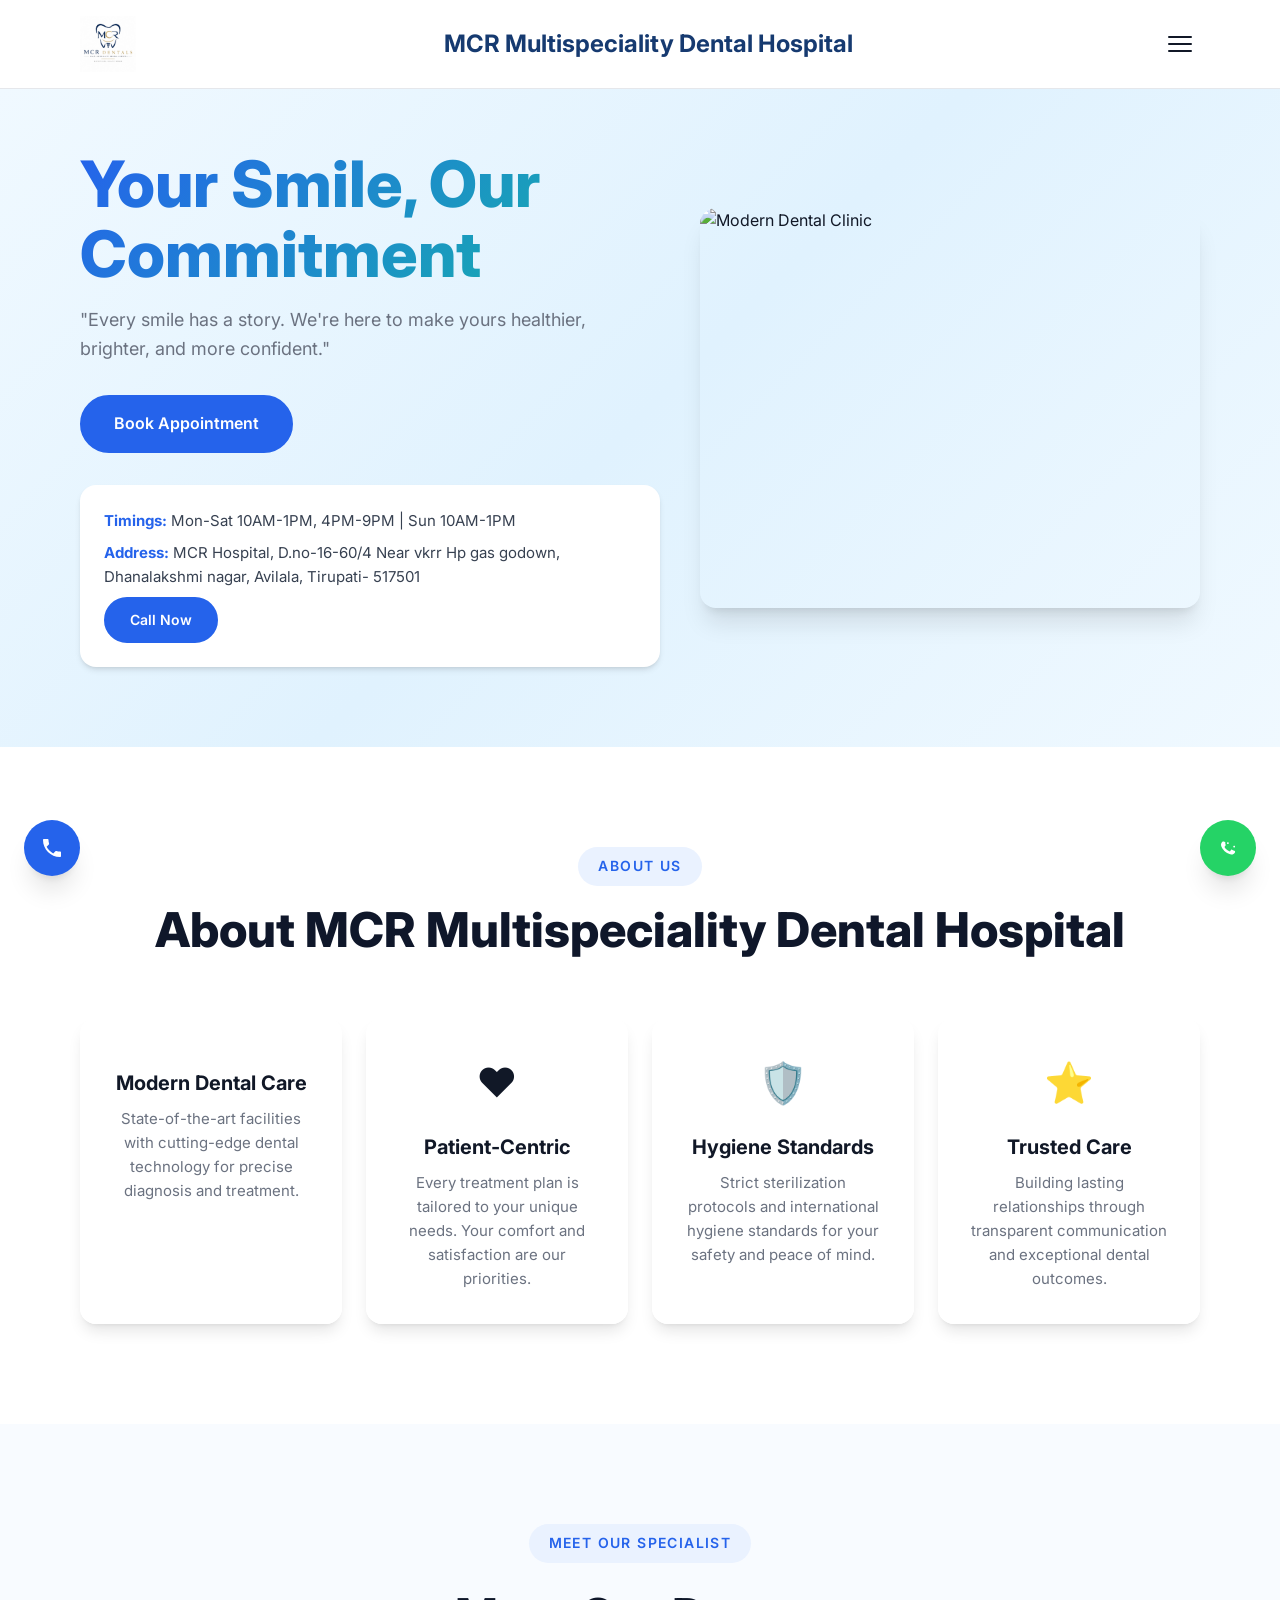
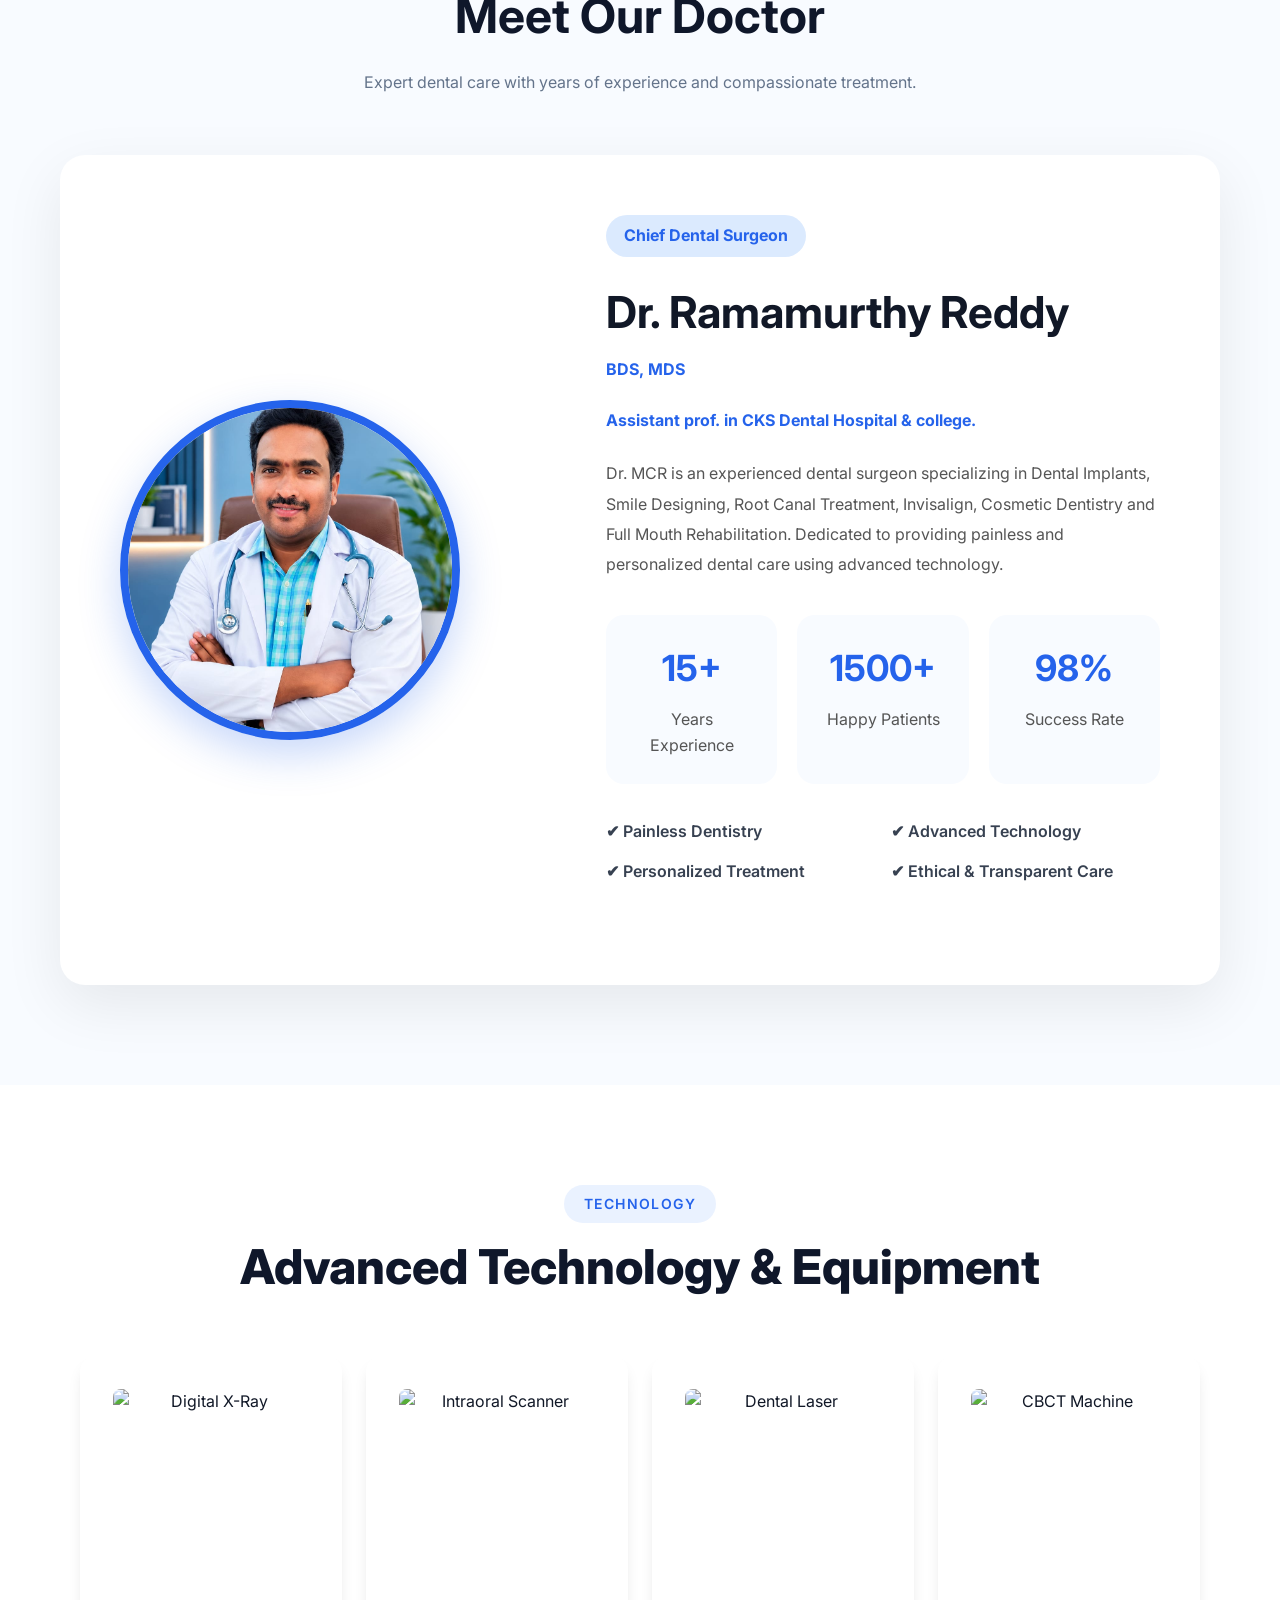
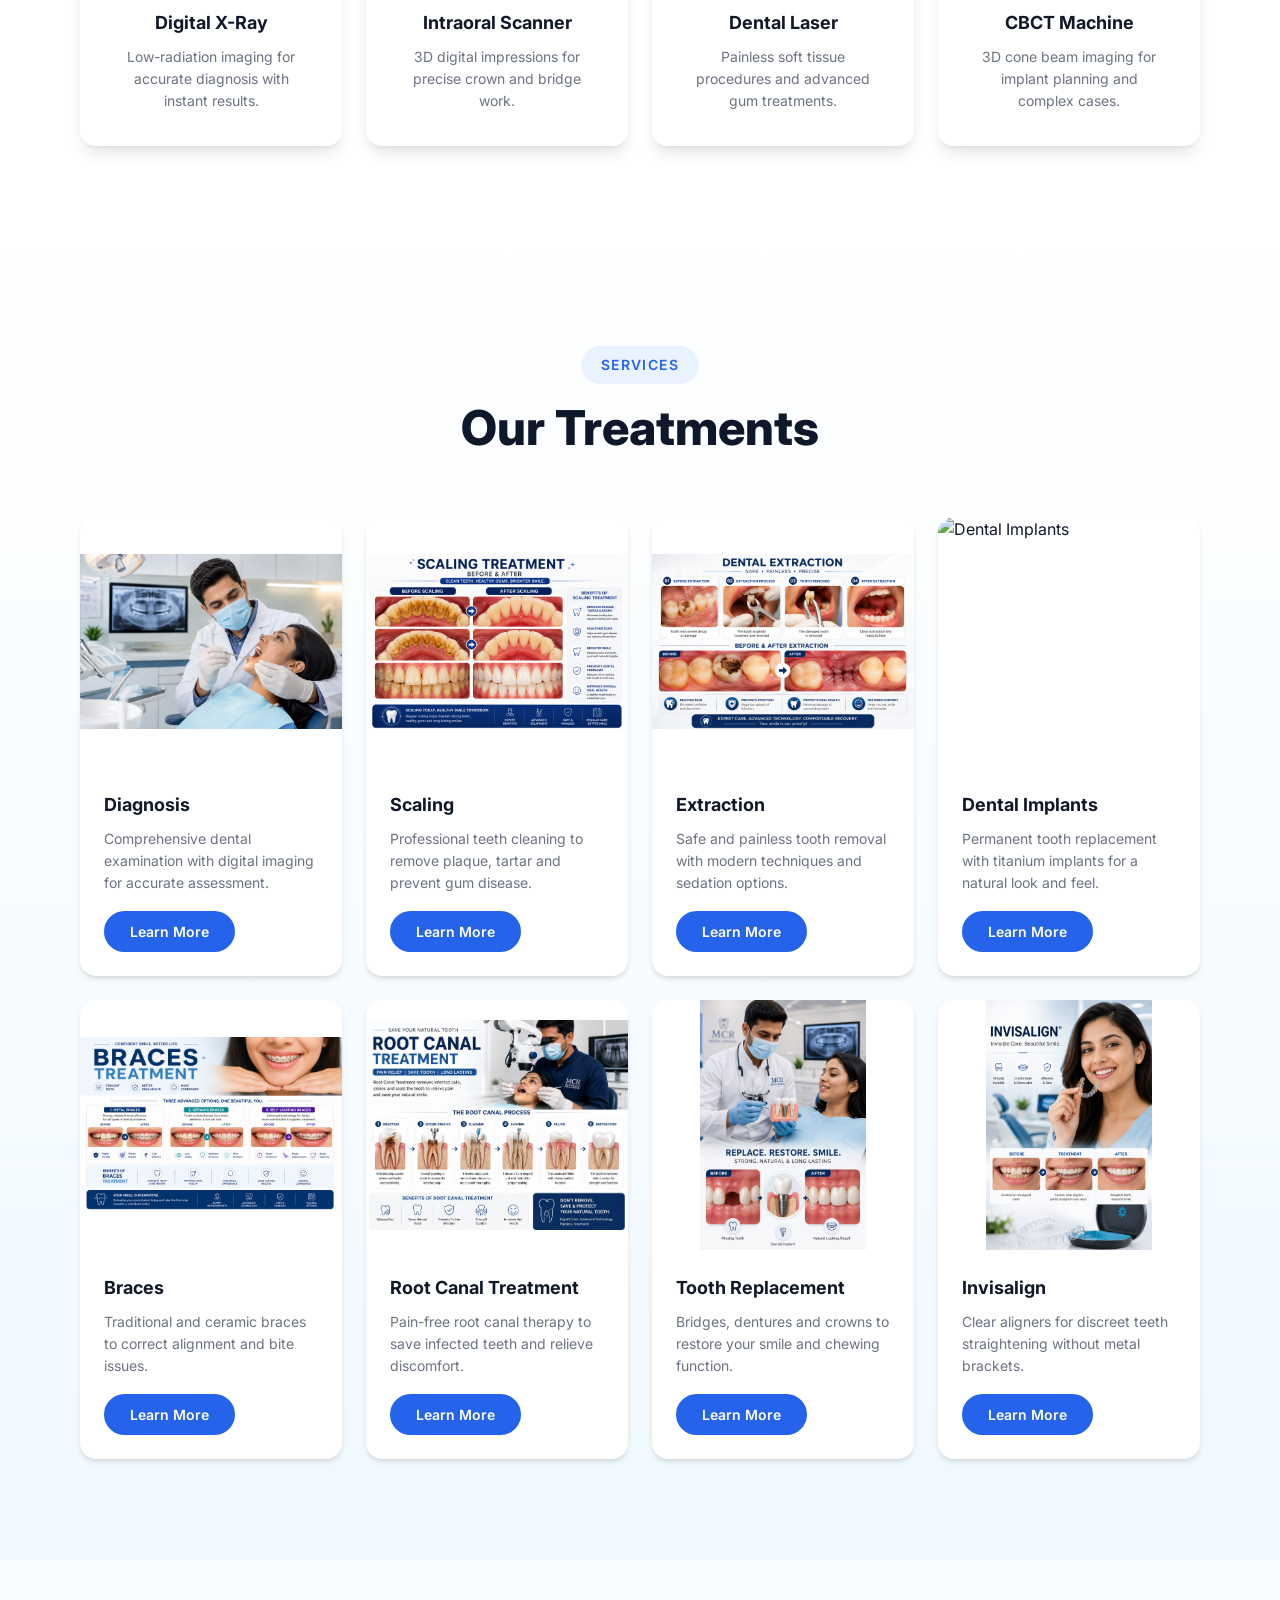
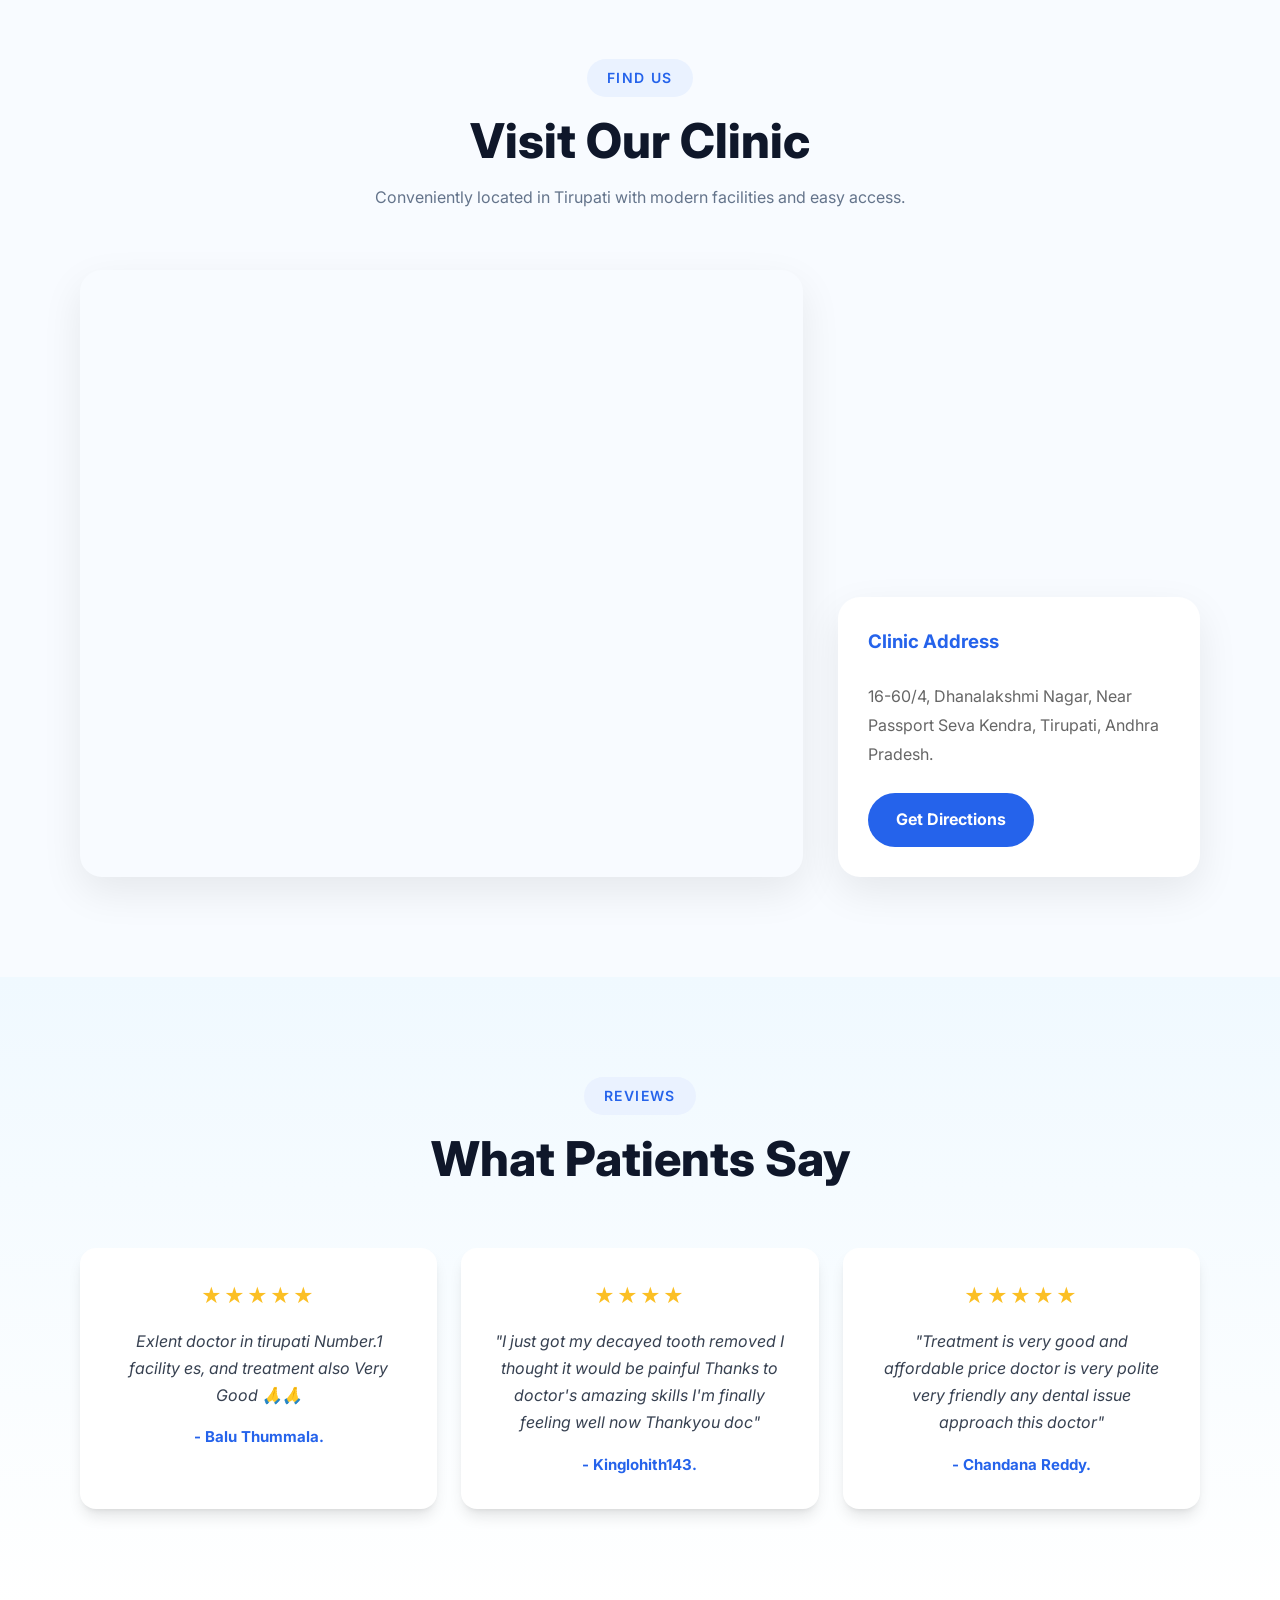
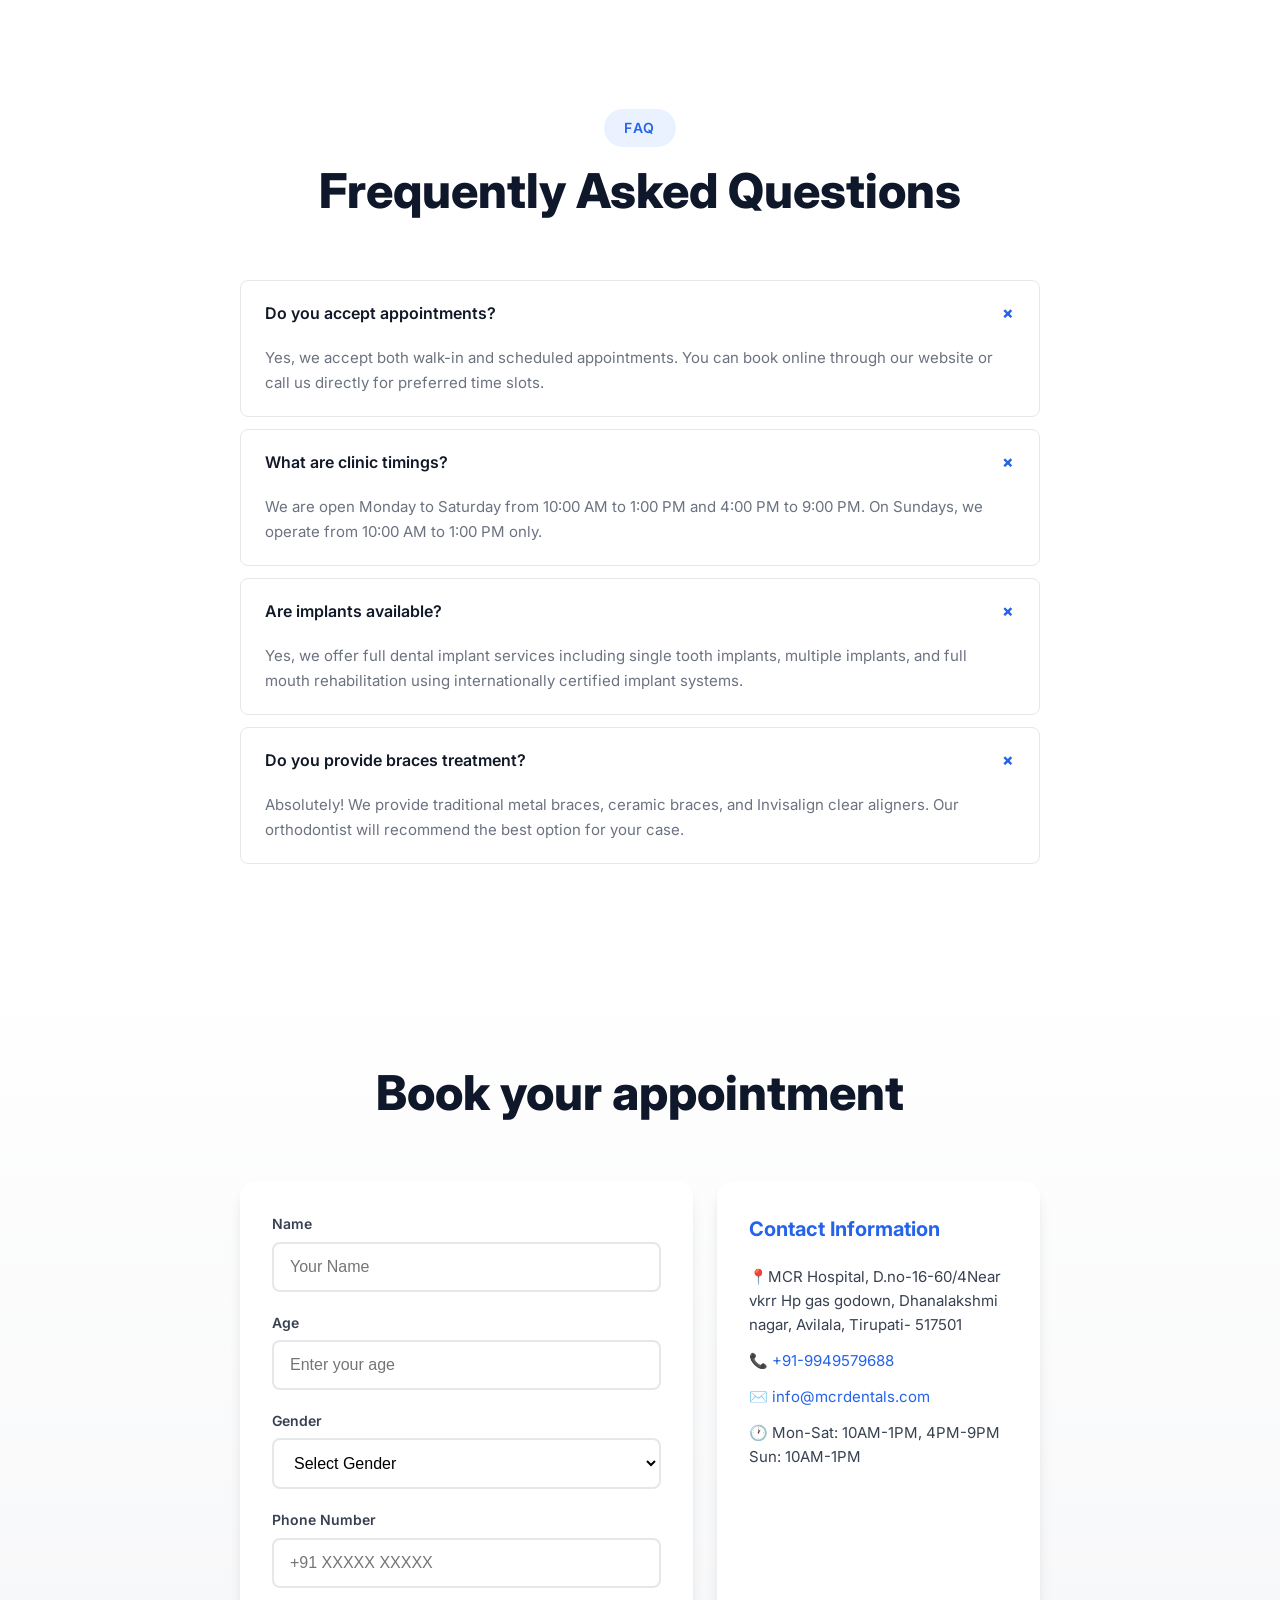
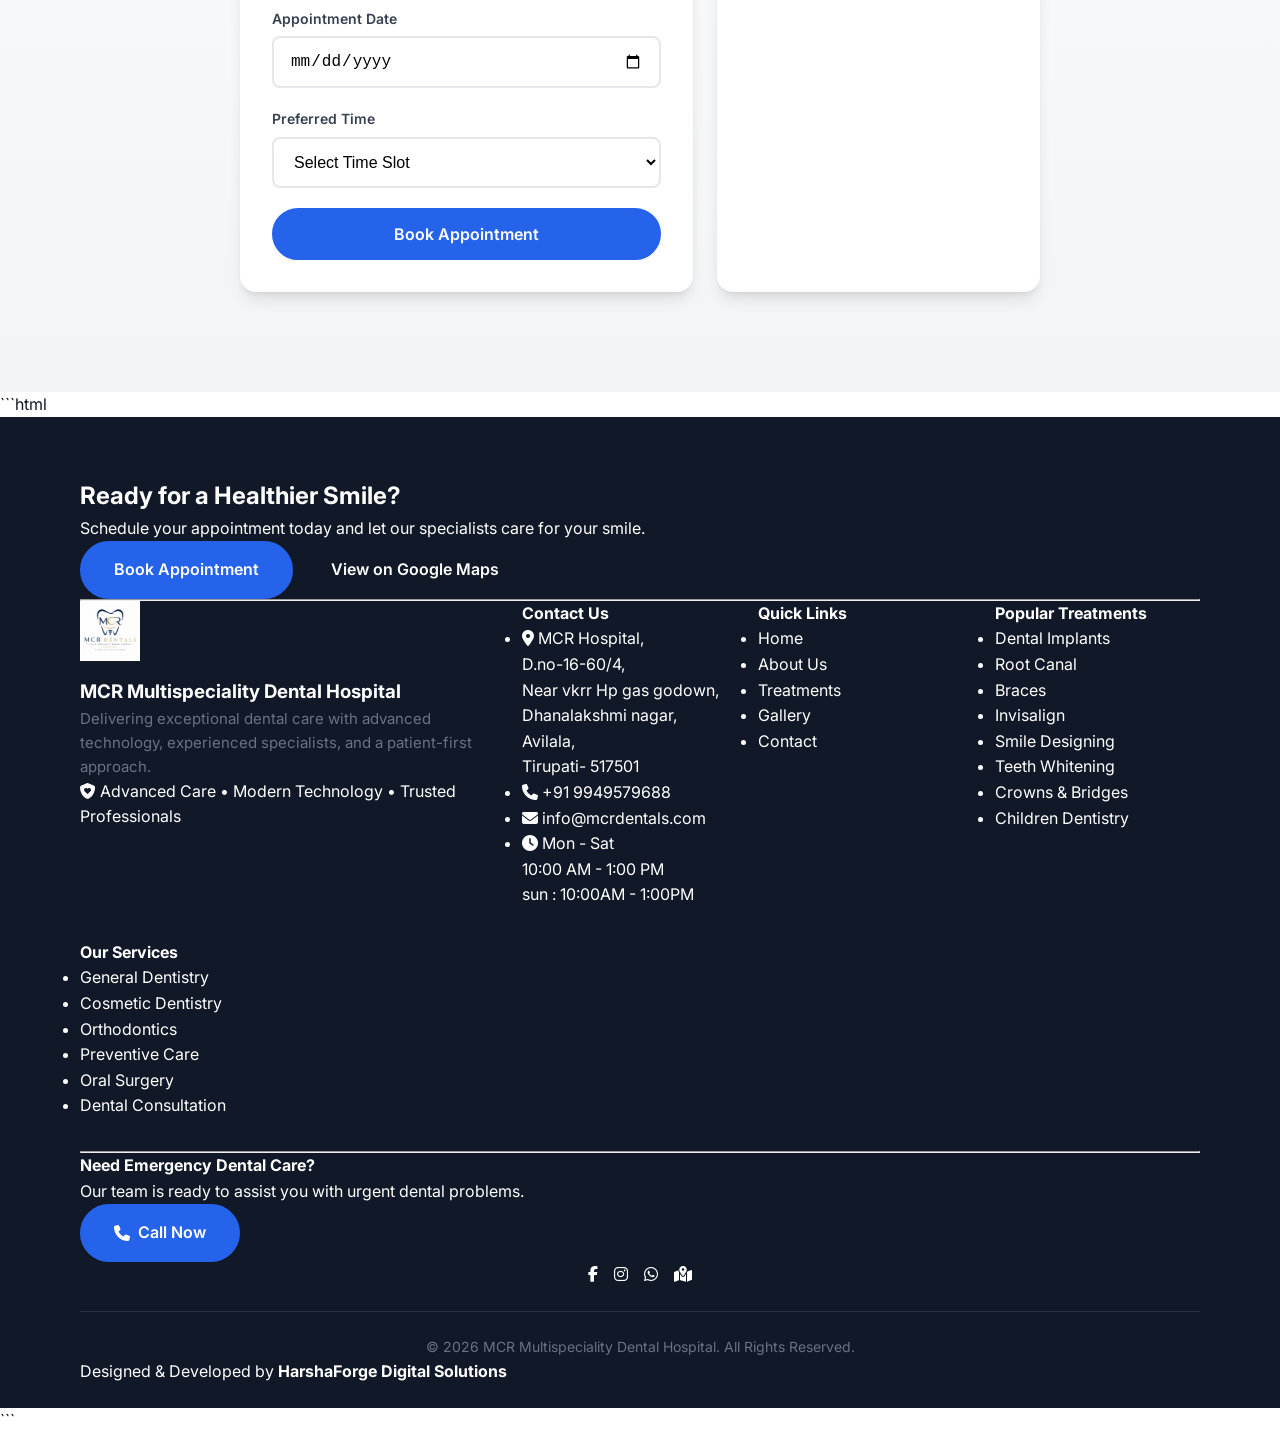
==== index.html @ cc11be39 "Update index.html" ====
<!DOCTYPE html>
<html lang="en">
<head>
    <meta charset="UTF-8">
    <meta name="viewport" content="width=device-width, initial-scale=1.0">
    <title>MCR Multispeciality Dental Hospital | Expert Dental Care</title>
    <meta name="description" content="MCR Multispeciality Dental Hospital - Premium dental care with modern technology. Expert dentists, advanced equipment, compassionate treatment.">
    <meta name="keywords" content="dental hospital, dentist, dental care, implants, braces, root canal, MCR Dentals">

    <!-- Open Graph -->
    <meta property="og:title" content="MCR Multispeciality Dental Hospital">
    <meta property="og:description" content="Premium dental care with modern technology and compassionate treatment.">
    <meta property="og:type" content="website">
    <meta property="og:image" content="logo.png">

    <!-- Schema Markup -->
    <script type="application/ld+json">
    {
        "@context": "https://schema.org",
        "@type": "Orthodontist",
        "name": "MCR Multispeciality Dental Hospital",
        "image": "logo.png",
        "description": "Premium dental care with modern technology",
        "address": {
            "@type": "PostalAddress",
            "streetAddress": "MCR Hospital, D.no-16-60/4,Near vkrr Hp gas godown, Dhanalakshmi nagar, Avilala, Tirupati-",
            "addressLocality": "Tirupati",
            "addressRegion": "Andhra Pradesh",
            "postalCode": "517501",
            "addressCountry": "INDIA"
        },
        "telephone": "+91-9949579688",
        "openingHours": ["Mo-Sa 10:00-13:00,16:00-21:00", "Su 10:00-13:00"]
    }
    </script>

    <link rel="stylesheet" href="style.css">
    <link rel="preconnect" href="https://fonts.googleapis.com">
    <link href="https://fonts.googleapis.com/css2?family=Inter:wght@300;400;500;600;700;800&display=swap" rel="stylesheet">
</head>
<body>

    <!-- SPLASH SCREEN -->
    <div id="splash-screen" class="splash-screen">
        <div class="splash-content">
            <img src="MCRlogo - Copy.jpeg" alt="MCR Dentals Logo" class="splash-logo">
        </div>
    </div>

    <!-- HEADER -->
    <header id="main-header" class="header">
        <div class="header-container">
            <a href="#home" class="header-logo-link">
                <img src="MCRlogo - Copy.jpeg" alt="MCR Dentals" class="header-logo">
            </a>
            <h1 class="header-title">MCR Multispeciality Dental Hospital</h1>
            <button id="menu-btn" class="menu-btn" aria-label="Open Menu">
                <span class="menu-bar"></span>
                <span class="menu-bar"></span>
                <span class="menu-bar"></span>
            </button>
        </div>

        <!-- Mobile Menu -->
        <nav id="mobile-menu" class="mobile-menu">
            <a href="#home" class="menu-link">Home</a>
            <a href="#about" class="menu-link">About</a>
            <a href="#treatments" class="menu-link">Treatments</a>
            <a href="#contact" class="menu-link">Contact</a>
        </nav>
    </header>

    <!-- HOME / HERO SECTION -->
    <section id="home" class="hero">
        <div class="hero-container">
            <div class="hero-text">
                <h2 class="hero-headline">Your Smile, Our Commitment</h2>
                <p class="hero-subhead">"Every smile has a story. We're here to make yours healthier, brighter, and more confident."</p>
                <div class="hero-buttons">
                    <a href="#contact" class="btn btn-primary">Book Appointment</a>
                   
                </div>
                <div class="hero-info">
                    <p class="info-item"><strong>Timings:</strong> Mon-Sat 10AM-1PM, 4PM-9PM | Sun 10AM-1PM</p>
                    <p class="info-item"><strong>Address:</strong> MCR Hospital, 
D.no-16-60/4
Near vkrr Hp gas godown, 
Dhanalakshmi nagar, 
Avilala, 
Tirupati- 517501</p>
                    <a href="tel:+919949579688" class="btn btn-small btn-primary" style="align-items: last baseline;">Call Now</a>
                </div>
            </div>
            <div class="hero-image-wrap">
                <img src="https://images.unsplash.com/photo-1629909613654-28e377c37b09?w=800&auto=format&fit=crop" alt="Modern Dental Clinic" class="hero-image" loading="lazy">
            </div>
        </div>
    </section>

    <!-- ABOUT SECTION -->
    <section id="about" class="about section-pad">
        <div class="container">
            <div class="section-header">
                <span class="section-tag">About Us</span>
                <h2 class="section-title">About MCR Multispeciality Dental Hospital</h2>
            </div>
            <div class="about-grid">
                <div class="about-card card-glass">
                    <div class="card-icon" src="treating chair.jpeg"></div>
                    <h3>Modern Dental Care</h3>
                    <p>State-of-the-art facilities with cutting-edge dental technology for precise diagnosis and treatment.</p>
                </div>
                <div class="about-card card-glass">
                    <div class="card-icon">❤️</div>
                    <h3>Patient-Centric</h3>
                    <p>Every treatment plan is tailored to your unique needs. Your comfort and satisfaction are our priorities.</p>
                </div>
                <div class="about-card card-glass">
                    <div class="card-icon">🛡️</div>
                    <h3>Hygiene Standards</h3>
                    <p>Strict sterilization protocols and international hygiene standards for your safety and peace of mind.</p>
                </div>
                <div class="about-card card-glass">
                    <div class="card-icon">⭐</div>
                    <h3>Trusted Care</h3>
                    <p>Building lasting relationships through transparent communication and exceptional dental outcomes.</p>
                </div>
            </div>
        </div>
    </section>

    <!-- DOCTOR SECTION -->
    <section id="doctor" class="doctor-section">

    <div class="container">

        <div class="section-header">
            <span class="section-tag">Meet Our Specialist</span>
            <h2>Meet Our Doctor</h2>
            <p>Expert dental care with years of experience and compassionate treatment.</p>
        </div>

        <div class="doctor-wrapper">

            <div class="doctor-image">

                <img src="Doctor.jpeg" alt="Dr. Ramamurthy Reddy">

            </div>

            <div class="doctor-content">

                <span class="doctor-badge">
                    Chief Dental Surgeon
                </span>

                <h2>Dr. Ramamurthy Reddy</h2>

                <h4>BDS, MDS</h4>
                <h4>Assistant prof. in CKS Dental Hospital & college.</h4>

                <p class="doctor-description">

                    Dr. MCR is an experienced dental surgeon specializing in
                    Dental Implants, Smile Designing, Root Canal Treatment,
                    Invisalign, Cosmetic Dentistry and Full Mouth Rehabilitation.
                    Dedicated to providing painless and personalized dental care
                    using advanced technology.

                </p>

                <div class="doctor-stats">

                    <div class="stat">
                        <h3>15+</h3>
                        <span>Years Experience</span>
                    </div>

                    <div class="stat">
                        <h3>1500+</h3>
                        <span>Happy Patients</span>
                    </div>

                    <div class="stat">
                        <h3>98%</h3>
                        <span>Success Rate</span>
                    </div>

                </div>

                <ul class="doctor-features">

                    <li>✔ Painless Dentistry</li>

                    <li>✔ Advanced Technology</li>

                    <li>✔ Personalized Treatment</li>

                    <li>✔ Ethical & Transparent Care</li>

                </ul>

               

            </div>

        </div>

    </div>

</section>

    <!-- EQUIPMENT SECTION -->
    <section id="equipment" class="equipment section-pad">
        <div class="container">
            <div class="section-header">
                <span class="section-tag">Technology</span>
                <h2 class="section-title">Advanced Technology & Equipment</h2>
            </div>
            <div class="equipment-grid">
                <div class="equip-card card-glass">
                    <img src="https://images.unsplash.com/photo-1588776814546-1ffcf47267a5?w=400&auto=format&fit=crop" alt="Digital X-Ray" class="equip-img" loading="lazy">
                    <h3>Digital X-Ray</h3>
                    <p>Low-radiation imaging for accurate diagnosis with instant results.</p>
                </div>
                <div class="equip-card card-glass">
                    <img src="https://images.unsplash.com/photo-1606811841689-23dfddce3e95?w=400&auto=format&fit=crop" alt="Intraoral Scanner" class="equip-img" loading="lazy">
                    <h3>Intraoral Scanner</h3>
                    <p>3D digital impressions for precise crown and bridge work.</p>
                </div>
                <div class="equip-card card-glass">
                    <img src="https://images.unsplash.com/photo-1579684385127-1ef15d508118?w=400&auto=format&fit=crop" alt="Dental Laser" class="equip-img" loading="lazy">
                    <h3>Dental Laser</h3>
                    <p>Painless soft tissue procedures and advanced gum treatments.</p>
                </div>
                <div class="equip-card card-glass">
                    <img src="https://images.unsplash.com/photo-1606811971618-4486d14f3f99?w=400&auto=format&fit=crop" alt="CBCT Machine" class="equip-img" loading="lazy">
                    <h3>CBCT Machine</h3>
                    <p>3D cone beam imaging for implant planning and complex cases.</p>
                </div>
            </div>
        </div>
    </section>

    <!-- TREATMENTS SECTION -->
    <section id="treatments" class="treatments section-pad">
        <div class="container">
            <div class="section-header">
                <span class="section-tag">Services</span>
                <h2 class="section-title">Our Treatments</h2>
            </div>
            <div class="treatments-grid">
                <div class="treat-card">
                    <img src="diagnosis.jpeg" alt="Diagnosis" class="treat-img" loading="lazy">
                    <div class="treat-body">
                        <h3>Diagnosis</h3>
                        <p>Comprehensive dental examination with digital imaging for accurate assessment.</p>
                       <button
    class="btn btn-small btn-primary treat-btn"
    data-treatment="Dental Diagnosis">
    Learn More
</button>
                    </div>
                </div>
                <div class="treat-card">
                    <img src="ChatGPT Image Jun 26, 2026, 03_19_16 PM.png" alt="Scaling" class="treat-img" loading="lazy">
                    <div class="treat-body">
                        <h3>Scaling</h3>
                        <p>Professional teeth cleaning to remove plaque, tartar and prevent gum disease.</p>
                        <button
    class="btn btn-small btn-primary treat-btn"
    data-treatment="Scaling">
    Learn More
</button>
                    </div>
                </div>
                <div class="treat-card">
                    <img src="extraction.jpeg" alt="Extraction" class="treat-img" loading="lazy">
                    <div class="treat-body">
                        <h3>Extraction</h3>
                        <p>Safe and painless tooth removal with modern techniques and sedation options.</p>
                       <button
    class="btn btn-small btn-primary treat-btn"
    data-treatment="Extraction">
    Learn More
</button>
                    </div>
                </div>
                <div class="treat-card">
                    <img src="Dental_Implants_High_Resolution.png" alt="Dental Implants" class="treat-img" loading="lazy">
                    <div class="treat-body">
                        <h3>Dental Implants</h3>
                        <p>Permanent tooth replacement with titanium implants for a natural look and feel.</p>
                       <button
    class="btn btn-small btn-primary treat-btn"
    data-treatment="Dental Implants">
    Learn More
</button>
                    </div>
                </div>
                <div class="treat-card">
                    <img src="braces.png" alt="Braces" class="treat-img" loading="lazy">
                    <div class="treat-body">
                        <h3>Braces</h3>
                        <p>Traditional and ceramic braces to correct alignment and bite issues.</p>
                        <button
    class="btn btn-small btn-primary treat-btn"
    data-treatment="Braces">
    Learn More
</button>
                    </div>
                </div>
                <div class="treat-card">
                    <img src="MCR_Root_Canal_Treatment_Poster.png" alt="Root Canal" class="treat-img" loading="lazy">
                    <div class="treat-body">
                        <h3>Root Canal Treatment</h3>
                        <p>Pain-free root canal therapy to save infected teeth and relieve discomfort.</p>
                        <button
    class="btn btn-small btn-primary treat-btn"
    data-treatment="Root canal">
    Learn More
</button>
                    </div>
                </div>
                <div class="treat-card">
                    <img src="replacement.jpeg" alt="Tooth Replacement" class="treat-img" loading="lazy">
                    <div class="treat-body">
                        <h3>Tooth Replacement</h3>
                        <p>Bridges, dentures and crowns to restore your smile and chewing function.</p>
                       <button
    class="btn btn-small btn-primary treat-btn"
    data-treatment="Tooth replacement">
    Learn More
</button>
                    </div>
                </div>
                <div class="treat-card">
                    <img src="inviseLines.jpeg" alt="Invisalign" class="treat-img" loading="lazy">
                    <div class="treat-body">
                        <h3>Invisalign</h3>
                        <p>Clear aligners for discreet teeth straightening without metal brackets.</p>
                       <button
    class="btn btn-small btn-primary treat-btn"
    data-treatment="Invisalign">
    Learn More
</button>
                    </div>
                </div>
            </div>
        </div>
    </section>

    <!-- LOCATION SECTION -->
   <section id="location" class="location section-pad">

    <div class="container">

        <div class="section-header">
            <span class="section-tag">Find Us</span>
            <h2 class="section-title">Visit Our Clinic</h2>
            <p class="section-subtitle">
                Conveniently located in Tirupati with modern facilities and easy access.
            </p>
        </div>

        <div class="location-grid">

            <div class="map-card">

                <iframe
                    src="https://www.google.com/maps/embed?pb=!1m18!1m12!1m3!1d3877.763628655563!2d79.41066037485321!3d13.611243486766144!2m3!1f0!2f0!3f0!3m2!1i1024!2i768!4f13.1!3m3!1m2!1s0x3a4d4b94909560eb%3A0xf4a1787752fee26f!2sMCR%20HOSPITAL%20(MULTI%20SPECIALITY%20CLINIC)!5e0!3m2!1sen!2sin!4v1782465894410!5m2!1sen!2sin"
                    loading="lazy"
                    allowfullscreen=""
                    referrerpolicy="strict-origin-when-cross-origin">
                </iframe>

            </div>

            <div class="location-info">

                <div class="timing-card">

                    <h3>Hospital Timings</h3>

                    <div class="timing-row">
                        <span>Monday – Saturday</span>
                        <strong>10:00 AM – 1:00 PM</strong>
                    </div>

                    <div class="timing-row">
                        <span></span>
                        <strong>4:00 PM – 9:00 PM</strong>
                    </div>

                    <div class="timing-row">
                        <span>Sunday</span>
                        <strong>10:00 AM – 1:00 PM</strong>
                    </div>

                </div>

                <div class="address-card">

                    <h3>Clinic Address</h3>

                    <p>
                        16-60/4, Dhanalakshmi Nagar,
                        Near Passport Seva Kendra,
                        Tirupati,
                        Andhra Pradesh.
                    </p>

                    <a href="https://maps.google.com/?q=MCR+Hospital+Tirupati"
                       target="_blank"
                       class="direction-btn">

                        Get Directions

                    </a>

                </div>

            </div>

        </div>

    </div>

</section>

    <!-- TESTIMONIALS SECTION -->
    <section id="testimonials" class="testimonials section-pad">
        <div class="container">
            <div class="section-header">
                <span class="section-tag">Reviews</span>
                <h2 class="section-title">What Patients Say</h2>
            </div>
            <div class="testimonials-grid">
                <div class="testi-card card-premium">
                    <div class="testi-stars">★★★★★</div>
                    <p class="testi-text">Exlent doctor in tirupati
Number.1 facility es, and treatment also
Very Good 🙏🙏</p>
                    <p class="testi-author">- Balu Thummala.</p>
                </div>
                <div class="testi-card card-premium">
                    <div class="testi-stars">★★★★</div>
                    <p class="testi-text">"I just got my decayed tooth removed
I thought it would be painful
Thanks to doctor's amazing skills
I'm finally feeling well now
Thankyou doc"</p>
                    <p class="testi-author">- Kinglohith143.</p>
                </div>
                <div class="testi-card card-premium">
                    <div class="testi-stars">★★★★★</div>
                    <p class="testi-text">"Treatment is very good and affordable price doctor is very polite very friendly any dental issue approach this doctor"</p>
                    <p class="testi-author">- Chandana Reddy.</p>
                </div>
            </div>
        </div>
    </section>

    <!-- FAQ SECTION -->
    <section id="faq" class="faq section-pad">
        <div class="container">
            <div class="section-header">
                <span class="section-tag">FAQ</span>
                <h2 class="section-title">Frequently Asked Questions</h2>
            </div>
            <div class="faq-list">
                <div class="faq-item">
                    <button class="faq-question">
                        <span>Do you accept appointments?</span>
                        <span class="faq-icon">+</span>
                    </button>
                    <div class="faq-answer">
                        <p>Yes, we accept both walk-in and scheduled appointments. You can book online through our website or call us directly for preferred time slots.</p>
                    </div>
                </div>
                <div class="faq-item">
                    <button class="faq-question">
                        <span>What are clinic timings?</span>
                        <span class="faq-icon">+</span>
                    </button>
                    <div class="faq-answer">
                        <p>We are open Monday to Saturday from 10:00 AM to 1:00 PM and 4:00 PM to 9:00 PM. On Sundays, we operate from 10:00 AM to 1:00 PM only.</p>
                    </div>
                </div>
                <div class="faq-item">
                    <button class="faq-question">
                        <span>Are implants available?</span>
                        <span class="faq-icon">+</span>
                    </button>
                    <div class="faq-answer">
                        <p>Yes, we offer full dental implant services including single tooth implants, multiple implants, and full mouth rehabilitation using internationally certified implant systems.</p>
                    </div>
                </div>
                <div class="faq-item">
                    <button class="faq-question">
                        <span>Do you provide braces treatment?</span>
                        <span class="faq-icon">+</span>
                    </button>
                    <div class="faq-answer">
                        <p>Absolutely! We provide traditional metal braces, ceramic braces, and Invisalign clear aligners. Our orthodontist will recommend the best option for your case.</p>
                    </div>
                </div>
            </div>
        </div>
    </section>

    <!-- CONTACT SECTION -->
    <section id="contact" class="contact section-pad">
        <div class="container">
            <div class="section-header">
                
                <h2 class="section-title">Book your appointment</h2>
            </div>
            <div class="contact-wrap">
                <form id="contact-form" class="contact-form card-premium">
                    <div class="form-group">
                        <label for="contact-name" class="form-label">Name</label>
                        <input type="text" id="contact-name" class="form-input" placeholder="Your Name" required>
                        <span class="form-error" id="error-name">Please enter your name</span>
                    </div>
                    <div class="form-group">
    <label for="patient-age" class="form-label">Age</label>

    <input
        type="number"
        id="patient-age"
        class="form-input"
        placeholder="Enter your age"
        min="1"
        max="120"
        required>

    <span class="form-error" id="error-age">
        Please enter a valid age
    </span>
</div>

<div class="form-group">
    <label for="patient-gender" class="form-label">Gender</label>

    <select
        id="patient-gender"
        class="form-input"
        required>

        <option value="">Select Gender</option>

        <option value="Male">Male</option>

        <option value="Female">Female</option>

        <option value="Other">Other</option>

    </select>

    <span class="form-error" id="error-gender">
        Please select your gender
    </span>
</div>
                    <div class="form-group">
                        <label for="contact-phone" class="form-label">Phone Number</label>
                        <input type="tel" id="contact-phone" class="form-input" placeholder="+91 XXXXX XXXXX" required>
                        <span class="form-error" id="error-phone">Please enter a valid phone number</span>
                    </div>
                   <div class="form-group">
    <label for="appointment-date" class="form-label">
        Appointment Date
    </label>

    <input
        type="date"
        id="appointment-date"
        class="form-input"
        required>

    <span class="form-error">
        Please select a date
    </span>
</div>

<div class="form-group">

    <label for="appointment-time" class="form-label">
        Preferred Time
    </label>

    <select
        id="appointment-time"
        class="form-input"
        required>

        <option value="">Select Time Slot</option>

    </select>

    <span class="form-error">
        Please select a time slot
    </span>

</div>
                   
                   <button type="submit" class="btn btn-primary btn-full">
    Book Appointment
</button>
                </form>
                <div class="contact-info card-premium">
                    <h3>Contact Information</h3>
                    <p class="info-row">📍MCR Hospital, D.no-16-60/4Near vkrr Hp gas godown, Dhanalakshmi nagar, Avilala, Tirupati- 517501</p>
                    <p class="info-row">📞 <a href="tel:+919949579688">+91-9949579688</a></p>
                    <p class="info-row">✉️ <a href="mailto:info@mcrdentals.com">info@mcrdentals.com</a></p>
                    <p class="info-row">🕐 Mon-Sat: 10AM-1PM, 4PM-9PM<br>Sun: 10AM-1PM</p>
                </div>
            </div>
        </div>
    </section>

    <!-- FOOTER -->
   ```html
<!-- ===================== FOOTER ===================== -->
<footer id="footer" class="footer">

    <div class="container">

        <!-- Call To Action -->
        <div class="footer-cta">
            <h2>Ready for a Healthier Smile?</h2>
            <p>Schedule your appointment today and let our specialists care for your smile.</p>

            <div class="footer-cta-buttons">
                <a href="#contact" class="btn btn-primary">Book Appointment</a>

                <a href="https://maps.google.com/?q=MCR+Hospital+Tirupati" target="_blank" class="btn btn-secondary">
                    View on Google Maps
                </a>
            </div>
        </div>

        <hr class="footer-divider">

        <!-- Main Footer -->
        <div class="footer-grid">

            <!-- Brand -->
            <div class="footer-brand">

                <img src="MCRlogo - Copy.jpeg"
                     alt="MCR Multispeciality Dental Hospital"
                     class="footer-logo">

                <h3>MCR Multispeciality Dental Hospital</h3>

                <p>
                    Delivering exceptional dental care with advanced technology,
                    experienced specialists, and a patient-first approach.
                </p>

                <div class="footer-badge">
                    <i class="fas fa-shield-heart"></i>
                    <span>Advanced Care • Modern Technology • Trusted Professionals</span>
                </div>

            </div>

            <!-- Contact -->
            <div class="footer-column">

                <h4>Contact Us</h4>

                <ul>

                    <li>
                        <i class="fas fa-map-marker-alt"></i>
                       MCR Hospital, <br>
D.no-16-60/4,<br>
Near vkrr Hp gas godown, <br>
Dhanalakshmi nagar, <br>
Avilala, <br>
Tirupati- 517501
                    </li>

                    <li>
                        <i class="fas fa-phone"></i>
                        <a href="tel:+919949579688">
                            +91 9949579688
                        </a>
                    </li>

                    <li>
                        <i class="fas fa-envelope"></i>
                        <a href="mailto:info@mcrdentals.com">
                            info@mcrdentals.com
                        </a>
                    </li>

                    <li>
                        <i class="fas fa-clock"></i>
                        Mon - Sat <br>
                        10:00 AM - 1:00 PM<br>
                        sun : 10:00AM - 1:00PM
                    </li>

                </ul>

            </div>

            <!-- Quick Links -->
            <div class="footer-column">

                <h4>Quick Links</h4>

                <ul>

                    <li><a href="#home">Home</a></li>

                    <li><a href="#about">About Us</a></li>

                    <li><a href="#treatments">Treatments</a></li>

                    <li><a href="#gallery">Gallery</a></li>

                    <li><a href="#contact">Contact</a></li>

                </ul>

            </div>

            <!-- Treatments -->
            <div class="footer-column">

                <h4>Popular Treatments</h4>

                <ul>

                    <li><a href="#">Dental Implants</a></li>

                    <li><a href="#">Root Canal</a></li>

                    <li><a href="#">Braces</a></li>

                    <li><a href="#">Invisalign</a></li>

                    <li><a href="#">Smile Designing</a></li>

                    <li><a href="#">Teeth Whitening</a></li>

                    <li><a href="#">Crowns & Bridges</a></li>

                    <li><a href="#">Children Dentistry</a></li>

                </ul>

            </div>

            <!-- Services -->
            <div class="footer-column">

                <h4>Our Services</h4>

                <ul>

                    <li><a href="#">General Dentistry</a></li>

                    <li><a href="#">Cosmetic Dentistry</a></li>

                    <li><a href="#">Orthodontics</a></li>

                    <li><a href="#">Preventive Care</a></li>

                    <li><a href="#">Oral Surgery</a></li>

                    <li><a href="#">Dental Consultation</a></li>

                </ul>

            </div>

        </div>

        <hr class="footer-divider">

        <!-- Emergency Section -->
        <div class="footer-emergency">

            <div>

                <h4>Need Emergency Dental Care?</h4>

                <p>
                    Our team is ready to assist you with urgent dental problems.
                </p>

            </div>

            <a href="tel:+919949579688" class="btn btn-primary">
                <i class="fas fa-phone"></i>
                Call Now
            </a>

        </div>

        <!-- Social Links -->
        <div class="footer-social">

            <a href="#" aria-label="Facebook">
                <i class="fab fa-facebook-f"></i>
            </a>

            <a href="#" aria-label="Instagram">
                <i class="fab fa-instagram"></i>
            </a>

            <a href="#" aria-label="WhatsApp">
                <i class="fab fa-whatsapp"></i>
            </a>

            <a href="#" aria-label="Google Maps">
                <i class="fas fa-map-marked-alt"></i>
            </a>

        </div>

        <!-- Bottom Footer -->
        <div class="footer-bottom">

            <div class="footer-copy">

                <p>
                    © 2026 MCR Multispeciality Dental Hospital. All Rights Reserved.
                </p>

            </div>

            <div class="footer-credit">

                <p>
                    Designed & Developed by
                    <a href="https://wa.link/bxk8qe">
                    <strong>HarshaForge Digital Solutions</strong></a>
                </p>

            </div>

        </div>

    </div>

</footer>

<!-- Font Awesome -->
<link rel="stylesheet"
href="https://cdnjs.cloudflare.com/ajax/libs/font-awesome/6.7.2/css/all.min.css">
```


    <!-- FLOATING BUTTONS -->
    <a href="https://wa.link/kc9k2c" target="_blank" class="float-btn float-whatsapp" aria-label="WhatsApp">
        <svg viewBox="0 0 24 24" fill="white" width="28" height="28"><path d="M17.472 14.382c-.297-.149-1.758-.867-2.03-.967-.273-.099-.471-.148-.67.15-.197.297-.767.966-.94 1.164-.173.199-.347.223-.644.075-.297-.15-1.255-.463-2.39-1.475-.883-.788-1.48-1.761-1.653-2.059-.173-.297-.018-.458.13-.606.134-.133.298-.347.446-.52.149-.174.198-.298.298-.497.099-.198.05-.371-.025-.52-.075-.149-.669-1.612-.916-2.207-.242-.579-.487-.5-.669-.51-.173-.008-.371-.01-.57-.01-.198 0-.52.074-.792.372-.272.297-1.04 1.016-1.04 2.479 0 1.462 1.065 2.875 1.213 3.074.149.198 2.096 3.2 5.077 4.487.709.306 1.262.489 1.694.625.712.227 1.36.195 1.871.118.571-.085 1.758-.719 2.006-1.413.248-.694.248-1.289.173-1.413-.074-.124-.272-.198-.57-.347m-5.421-7.153c-.198-.099-.446-.099-.644.05-.198.149-.297.347-.297.545 0 .198.099.396.248.545.149.149.347.248.545.248.198 0 .396-.099.545-.248.149-.149.248-.347.248-.545 0-.198-.099-.396-.248-.545-.149-.099-.347-.198-.397-.198m-2.876 0c-.198-.099-.446-.099-.644.05-.198.149-.297.347-.297.545 0 .198.099.396.248.545.149.149.347.248.545.248.198 0 .396-.099.545-.248.149-.149.248-.347.248-.545 0-.198-.099-.396-.248-.545-.149-.099-.347-.198-.397-.198m8.692 3.69c-.099-.198-.248-.347-.446-.446-.198-.099-.446-.099-.644.05-.198.149-.297.347-.297.545 0 .198.099.396.248.545.149.149.347.248.545.248.198 0 .396-.099.545-.248.149-.149.248-.347.248-.545 0-.198-.05-.347-.099-.446-.099-.099-.248-.198-.347-.198z"/></svg>
    </a>
    <a href="tel:+919949579688" class="float-btn float-call" aria-label="Call">
        <svg viewBox="0 0 24 24" fill="white" width="24" height="24"><path d="M6.62 10.79c1.44 2.83 3.76 5.14 6.59 6.59l2.2-2.2c.27-.27.67-.36 1.02-.24 1.12.37 2.33.57 3.57.57.55 0 1 .45 1 1V20c0 .55-.45 1-1 1-9.39 0-17-7.61-17-17 0-.55.45-1 1-1h3.5c.55 0 1 .45 1 1 0 1.25.2 2.45.57 3.57.11.35.03.74-.25 1.02l-2.2 2.2z"/></svg>
    </a>


    <script src="script.js"></script>
</body>
</html>
---- style.css ----
/* ============================================
   MCR MULTISPECIALITY DENTAL HOSPITAL
   STYLESHEET - Premium Dental Website
   ============================================ */

/* CSS Variables for easy theming */
:root {
    --primary: #2563EB;
    --accent: #14B8A6;
    --white: #FFFFFF;
    --black: #111827;
    --gray-dark: #374151;
    --gray: #6B7280;
    --gray-light: #F3F4F6;
    --gray-border: #E5E7EB;
    --shadow: 0 4px 6px -1px rgba(0,0,0,0.1), 0 2px 4px -2px rgba(0,0,0,0.1);
    --shadow-lg: 0 10px 15px -3px rgba(0,0,0,0.1), 0 4px 6px -4px rgba(0,0,0,0.1);
    --shadow-xl: 0 20px 25px -5px rgba(0,0,0,0.1), 0 8px 10px -6px rgba(0,0,0,0.1);
    --radius: 16px;
    --radius-sm: 8px;
    --transition: all 0.3s cubic-bezier(0.4, 0, 0.2, 1);
}

/* Reset & Base */
*, *::before, *::after {
    margin: 0;
    padding: 0;
    box-sizing: border-box;
}

html {
    scroll-behavior: smooth;
    font-size: 16px;
}

body {
    font-family: 'Inter', -apple-system, BlinkMacSystemFont, 'Segoe UI', sans-serif;
    color: var(--black);
    background: var(--white);
    line-height: 1.6;
    overflow-x: hidden;
    -webkit-font-smoothing: antialiased;
}

a {
    text-decoration: none;
    color: inherit;
}

img {
    max-width: 100%;
    display: block;
}

button {
    border: none;
    background: none;
    cursor: pointer;
    font-family: inherit;
}

/* ============================================
   REUSABLE CLASSES
   ============================================ */

/* Container */
.container {
    width: 100%;
    max-width: 1200px;
    margin: 0 auto;
    padding: 0 20px;
}

/* Section Padding */
.section-pad {
    padding: 80px 0;
}

/* Section Header */
.section-header {
    text-align: center;
    margin-bottom: 48px;
}

.section-tag {
    display: inline-block;
    color: var(--accent);
    font-weight: 600;
    font-size: 0.875rem;
    text-transform: uppercase;
    letter-spacing: 0.1em;
    margin-bottom: 12px;
}

.section-title {
    font-size: 2rem;
    font-weight: 800;
    color: var(--black);
    line-height: 1.2;
}

/* Card Styles */
.card-glass {
    background: rgba(255,255,255,0.9);
    backdrop-filter: blur(10px);
    border: 1px solid rgba(255,255,255,0.5);
    border-radius: var(--radius);
    padding: 32px;
    box-shadow: var(--shadow-lg);
    transition: var(--transition);
}

.card-glass:hover {
    transform: translateY(-4px);
    box-shadow: var(--shadow-xl);
}

.card-premium {
    background: var(--white);
    border-radius: var(--radius);
    padding: 32px;
    box-shadow: var(--shadow-lg);
    transition: var(--transition);
}

.card-premium:hover {
    transform: translateY(-4px);
    box-shadow: var(--shadow-xl);
}


/* Button Styles */
.btn {
    display: inline-flex;
    align-items: center;
    justify-content: center;
    gap: 8px;
    padding: 14px 32px;
    border-radius: 50px;
    font-weight: 600;
    font-size: 1rem;
    transition: var(--transition);
    cursor: pointer;
    border: 2px solid transparent;
}

.btn-primary {
    background: var(--primary);
    color: var(--white);
    border-color: var(--primary);
}

.btn-primary:hover {
    background: var(--accent);
    border-color: var(--accent);
    transform: translateY(-2px);
    box-shadow: 0 10px 20px rgba(20,184,166,0.3);
}



.btn-small {
    padding: 10px 24px;
    font-size: 0.875rem;
    align-items: center;
}

.btn-full {
    width: 100%;
}

/* Form Styles */
.form-group {
    margin-bottom: 20px;
}

.form-label {
    display: block;
    font-weight: 600;
    font-size: 0.875rem;
    color: var(--gray-dark);
    margin-bottom: 6px;
}

.form-input {
    width: 100%;
    padding: 14px 16px;
    border: 2px solid var(--gray-border);
    border-radius: var(--radius-sm);
    font-size: 1rem;
    transition: var(--transition);
    background: var(--white);
}

.form-input:focus {
    outline: none;
    border-color: var(--primary);
    box-shadow: 0 0 0 3px rgba(37,99,235,0.1);
}

.form-textarea {
    resize: vertical;
    min-height: 120px;
}

.form-error {
    display: none;
    color: #EF4444;
    font-size: 0.75rem;
    margin-top: 4px;
}

.form-error.show {
    display: block;
}

/* ============================================
   SPLASH SCREEN
   ============================================ */

.splash-screen {
    position: fixed;
    inset: 0;
    z-index: 9999;
    background: var(--white);
    display: flex;
    align-items: center;
    justify-content: center;
    animation: splashFade 1.5s ease forwards;
    animation-delay: 1s;
}

.splash-content {
    animation: splashIn 0.8s ease;
}

.splash-logo {
    width: 200px;
    height: auto;
    object-fit: contain;
}

@keyframes splashIn {
    from { opacity: 0; transform: scale(0.8); }
    to { opacity: 1; transform: scale(1); }
}

@keyframes splashFade {
    0% { opacity: 1; visibility: visible; }
    100% { opacity: 0; visibility: hidden; }
}

/* ============================================
   HEADER
   ============================================ */

.header {
    position: sticky;
    top: 0;
    z-index: 1000;
    background: rgba(255,255,255,0.95);
    backdrop-filter: blur(12px);
    border-bottom: 1px solid var(--gray-border);
    transition: var(--transition);
}

.header-container {
    display: flex;
    align-items: center;
    justify-content: space-between;
    padding: 12px 20px;
    max-width: 1200px;
    margin: 0 auto;
}

.header-logo-link {
    flex-shrink: 0;
}

.header-logo {
    height: 60px;
    width: auto;
    object-fit: contain;
}

.header-title {
    font-size: 1rem;
    font-weight: 700;
    color: #163A70;
    text-align: center;
    flex: 1;
    padding: 0 12px;
    line-height: 1.3;
}

/* Hamburger Menu */
.menu-btn {
    width: 40px;
    height: 40px;
    display: flex;
    flex-direction: column;
    justify-content: center;
    align-items: center;
    gap: 5px;
    padding: 8px;
    border-radius: var(--radius-sm);
    transition: var(--transition);
}

.menu-btn:hover {
    background: var(--gray-light);
}

.menu-btn.active .menu-bar:nth-child(1) {
    transform: rotate(45deg) translate(5px, 5px);
}

.menu-btn.active .menu-bar:nth-child(2) {
    opacity: 0;
}

.menu-btn.active .menu-bar:nth-child(3) {
    transform: rotate(-45deg) translate(5px, -5px);
}

.menu-bar {
    display: block;
    width: 24px;
    height: 2px;
    background: var(--black);
    border-radius: 2px;
    transition: var(--transition);
}

/* Mobile Menu */
.mobile-menu {
    max-height: 0;
    overflow: hidden;
    transition: max-height 0.4s ease;
    background: var(--white);
}

.mobile-menu.open {
    max-height: 300px;
    border-top: 1px solid var(--gray-border);
}

.menu-link {
    display: block;
    padding: 16px 20px;
    font-weight: 600;
    color: var(--gray-dark);
    transition: var(--transition);
    border-bottom: 1px solid var(--gray-light);
}

.menu-link:hover {
    color: var(--accent);
    background: var(--gray-light);
    padding-left: 28px;
}

/* ============================================
   HERO SECTION
   ============================================ */

.hero {
    background: linear-gradient(135deg, #F0F9FF 0%, #E0F2FE 50%, #F0F9FF 100%);
    padding: 60px 0 80px;
    overflow: hidden;
}

.hero-container {
    max-width: 1200px;
    margin: 0 auto;
    padding: 0 20px;
    display: flex;
    flex-direction: column;
    gap: 40px;
    align-items: center;
}

.hero-text {
    text-align: center;
    max-width: 600px;
}

.hero-headline {
    font-size: 2.5rem;
    font-weight: 800;
    color: var(--black);
    line-height: 1.1;
    margin-bottom: 16px;
    background: linear-gradient(135deg, var(--primary), var(--accent));
    -webkit-background-clip: text;
    -webkit-text-fill-color: transparent;
    background-clip: text;
}

.hero-subhead {
    font-size: 1.125rem;
    color: var(--gray);
    margin-bottom: 32px;
    line-height: 1.6;
}

.hero-buttons {
    display: flex;
    flex-wrap: wrap;
    gap: 16px;
    justify-content: center;
    margin-bottom: 32px;
}

.hero-info {
    background: var(--white);
    border-radius: var(--radius);
    padding: 24px;
    box-shadow: var(--shadow);
    text-align: left;
}

.info-item {
    font-size: 0.9375rem;
    color: var(--gray-dark);
    margin-bottom: 8px;
}

.info-item strong {
    color: var(--primary);
}

.hero-image-wrap {
    width: 100%;
    max-width: 500px;
    border-radius: var(--radius);
    overflow: hidden;
    box-shadow: var(--shadow-xl);
}

.hero-image {
    width: 100%;
    height: 300px;
    object-fit: cover;
    transition: var(--transition);
}

.hero-image:hover {
    transform: scale(1.05);
}

/* ============================================
   ABOUT SECTION
   ============================================ */

.about {
    background: var(--white);
}

.about-grid {
    display: grid;
    grid-template-columns: 1fr;
    gap: 24px;
}

.about-card {
    text-align: center;
}

.card-icon {
    font-size: 2.5rem;
    margin-bottom: 16px;
}

.about-card h3 {
    font-size: 1.25rem;
    font-weight: 700;
    color: var(--black);
    margin-bottom: 8px;
}

.about-card p {
    color: var(--gray);
    font-size: 0.9375rem;
    line-height: 1.6;
}

/* ============================================
   DOCTOR SECTION
   ============================================ */


.doctor-section{

    padding:100px 0;

    background:#f8fbff;

}

.doctor-section .container{

    max-width:1200px;

    margin:auto;

    padding:0 20px;

}

.section-header{

    text-align:center;

    margin-bottom:60px;

}

.section-tag{

    display:inline-block;

    background:#eaf2ff;

    color:#2563eb;

    padding:8px 20px;

    border-radius:50px;

    font-weight:600;

    margin-bottom:15px;

}

.section-header h2{

    font-size:48px;

    margin-bottom:15px;

    color:#0f172a;

}

.section-header p{

    color:#64748b;

    max-width:700px;

    margin:auto;

}

.doctor-wrapper{

    display:flex;

    align-items:center;

    gap:60px;

    background:white;

    border-radius:25px;

    padding:60px;

    box-shadow:0 20px 60px rgba(0,0,0,.08);

}

.doctor-image{

    flex:1;

    text-align:center;

}

.doctor-image img{

    width:340px;

    height:340px;

    border-radius:50%;

    object-fit:cover;

    border:8px solid #2563eb;

    box-shadow:0 15px 40px rgba(37,99,235,.25);

}

.doctor-content{

    flex:1.3;

}

.doctor-badge{

    display:inline-block;

    background:#dbeafe;

    color:#2563eb;

    padding:8px 18px;

    border-radius:50px;

    font-weight:700;

    margin-bottom:20px;

}

.doctor-content h2{

    font-size:44px;

    margin:0;

    color:#111827;

}

.doctor-content h4{

    color:#2563eb;

    margin:10px 0 25px;

}

.doctor-description{

    color:#555;

    line-height:1.9;

    margin-bottom:35px;

}

.doctor-stats{

    display:grid;

    grid-template-columns:repeat(3,1fr);

    gap:20px;

    margin-bottom:35px;

}

.stat{

    background:#f8fbff;

    padding:25px;

    border-radius:18px;

    text-align:center;

}

.stat h3{

    color:#2563eb;

    font-size:36px;

    margin-bottom:10px;

}

.stat span{

    color:#555;

}

.doctor-features{

    display:grid;

    grid-template-columns:repeat(2,1fr);

    gap:15px;

    list-style:none;

    padding:0;

    margin-bottom:40px;

}

.doctor-features li{

    font-weight:600;

    color:#374151;

}

.doctor-btn{

    display:inline-block;

    background:#2563eb;

    color:white;

    padding:16px 35px;

    border-radius:50px;

    text-decoration:none;

    font-weight:700;

    transition:.3s;

}

.doctor-btn:hover{

    background:#1d4ed8;

}

/*==========================
TABLET
===========================*/

@media(max-width:992px){

.doctor-wrapper{

    flex-direction:column;

    text-align:center;

}

.doctor-features{

    grid-template-columns:1fr;

}

}

/*==========================
MOBILE
===========================*/

@media(max-width:768px){

.doctor-section{

    padding:70px 0;

}

.section-header h2{

    font-size:34px;

}

.doctor-wrapper{

    padding:30px 20px;

    gap:30px;

}

.doctor-image img{

    width:200px;

    height:200px;

}

.doctor-content h2{

    font-size:32px;

}

.doctor-stats{

    grid-template-columns:1fr;

}

.stat{

    padding:20px;

}

.doctor-btn{

    width:100%;

    text-align:center;

}

}
.trait-item {
    display: flex;
    align-items: center;
    justify-content: center;
    gap: 8px;
    font-weight: 500;
    color: var(--gray-dark);
}

.trait-check {
    color: var(--accent);
    font-weight: 700;
}

/* ============================================
   EQUIPMENT SECTION
   ============================================ */

.equipment {
    background: var(--white);
}

.equipment-grid {
    display: grid;
    grid-template-columns: 1fr;
    gap: 24px;
}

.equip-card {
    text-align: center;
    overflow: hidden;
}

.equip-img {
    width: 100%;
    height: 200px;
    object-fit: cover;
    border-radius: var(--radius-sm);
    margin-bottom: 20px;
    transition: var(--transition);
}

.equip-card:hover .equip-img {
    transform: scale(1.05);
}

.equip-card h3 {
    font-size: 1.125rem;
    font-weight: 700;
    color: var(--black);
    margin-bottom: 8px;
}

.equip-card p {
    color: var(--gray);
    font-size: 0.875rem;
    line-height: 1.6;
}

/* ============================================
   TREATMENTS SECTION
   ============================================ */

.treatments {
    background: linear-gradient(180deg, var(--white) 0%, #F0F9FF 100%);
}

.treatments-grid {
    display: grid;
    grid-template-columns: 1fr;
    gap: 24px;
}

.treat-card {
    background: var(--white);
    border-radius: var(--radius);
    overflow: hidden;
    box-shadow: var(--shadow);
    transition: var(--transition);
}

.treat-img {
    width: 100%;
    height: 250px;          /* Keep the image area fixed */
    object-fit: contain;    /* Shows the whole image */
    object-position: center;
    display: block;
    background: #fff;       /* Optional: fills empty space */
}

.treat-card:hover {
    transform: translateY(-8px);
    box-shadow: var(--shadow-xl);
}



.treat-card:hover .treat-img {
    transform: scale(1.05);
}

.treat-body {
    padding: 24px;
}

.treat-body h3 {
    font-size: 1.125rem;
    font-weight: 700;
    color: var(--black);
    margin-bottom: 8px;
}

.treat-body p {
    color: var(--gray);
    font-size: 0.875rem;
    line-height: 1.6;
    margin-bottom: 16px;
}

/* ============================================
   LOCATION SECTION
   ============================================ */

.location{

    background:#f8fbff;

}

.location-grid{

    display:grid;

    grid-template-columns:2fr 1fr;

    gap:35px;

    align-items:stretch;

}

.map-card{

    overflow:hidden;

    border-radius:22px;

    box-shadow:0 15px 40px rgba(0,0,0,.08);

}

.map-card iframe{

    width:100%;

    height:100%;

    min-height:520px;

    border:none;

}

.location-info{

    display:flex;

    flex-direction:column;

    gap:25px;

}

.timing-card,

.address-card{

    background:#fff;

    border-radius:22px;

    padding:30px;

    box-shadow:0 15px 40px rgba(0,0,0,.08);

}

.timing-card h3,

.address-card h3{

    color:#2563eb;

    margin-bottom:25px;

}

.timing-row{

    display:flex;

    justify-content:space-between;

    align-items:flex-start;

    padding:18px 0;

    border-bottom:1px solid #ececec;

}

.timing-row:last-child{

    border:none;

}

.timing-row span{

    font-weight:600;

    color:#222;

}

.timing-row strong{

    color:#666;

    text-align:right;

    font-weight:500;

}

.address-card p{

    line-height:1.8;

    color:#666;

    margin-bottom:25px;

}

.direction-btn{

    display:inline-block;

    background:#2563eb;

    color:#fff;

    padding:14px 28px;

    border-radius:50px;

    text-decoration:none;

    font-weight:700;

    transition:.3s;

}

.direction-btn:hover{

    background:#174ecf;

    transform:translateY(-3px);

}

/*=========================
TABLET
=========================*/

@media(max-width:992px){

.location-grid{

    grid-template-columns:1fr;

}

.location-info{

    flex-direction:row;

}

.timing-card,

.address-card{

    flex:1;

}

}

/*=========================
MOBILE
=========================*/

@media(max-width:768px){

.location{

    padding:70px 0;

}

.location-info{

    flex-direction:column;

}

.map-card iframe{

    min-height:320px;

}

.timing-row{

    flex-direction:column;

    gap:8px;

}

.timing-row strong{

    text-align:left;

}

.direction-btn{

    display:block;

    width:100%;

    text-align:center;

}

}

/* ============================================
   TESTIMONIALS SECTION
   ============================================ */

.testimonials {
    background: linear-gradient(180deg, #F0F9FF 0%, var(--white) 100%);
}

.testimonials-grid {
    display: grid;
    grid-template-columns: 1fr;
    gap: 24px;
}

.testi-card {
    text-align: center;
}

.testi-stars {
    color: #FBBF24;
    font-size: 1.25rem;
    letter-spacing: 2px;
    margin-bottom: 16px;
}

.testi-text {
    font-style: italic;
    color: var(--gray-dark);
    line-height: 1.7;
    margin-bottom: 16px;
    font-size: 1rem;
}

.testi-author {
    font-weight: 700;
    color: var(--primary);
    font-size: 0.9375rem;
}

/* ============================================
   FAQ SECTION
   ============================================ */

.faq {
    background: var(--white);
}

.faq-list {
    max-width: 800px;
    margin: 0 auto;
    display: flex;
    flex-direction: column;
    gap: 12px;
}

.faq-item {
    background: var(--white);
    border: 1px solid var(--gray-border);
    border-radius: var(--radius-sm);
    overflow: hidden;
    transition: var(--transition);
}

.faq-item:hover {
    border-color: var(--primary);
    box-shadow: var(--shadow);
}

.faq-question {
    width: 100%;
    display: flex;
    justify-content: space-between;
    align-items: center;
    padding: 20px 24px;
    font-weight: 600;
    font-size: 1rem;
    color: var(--black);
    text-align: left;
    transition: var(--transition);
}

.faq-question:hover {
    color: var(--primary);
}

.faq-icon {
    font-size: 1.25rem;
    font-weight: 700;
    color: var(--primary);
    transition: var(--transition);
    flex-shrink: 0;
    margin-left: 12px;
}

.faq-item.active .faq-icon {
    transform: rotate(45deg);
}

.faq-answer {
    max-height: 0;
    overflow: hidden;
    transition: max-height 0.4s ease, padding 0.4s ease;
    padding: 0 24px;
}

.faq-item.active .faq-answer {
    max-height: 200px;
    padding: 0 24px 20px;
}

.faq-answer p {
    color: var(--gray);
    line-height: 1.7;
    font-size: 0.9375rem;
}

/* ============================================
   CONTACT SECTION
   ============================================ */

.contact {
    background: linear-gradient(180deg, var(--white) 0%, var(--gray-light) 100%);
}

.contact-wrap {
    display: flex;
    flex-direction: column;
    gap: 24px;
    max-width: 800px;
    margin: 0 auto;
}

.contact-form {
    width: 100%;
}

.contact-info {
    width: 100%;
}

.contact-info h3 {
    font-size: 1.25rem;
    font-weight: 700;
    color: var(--primary);
    margin-bottom: 20px;
}

.info-row {
    color: var(--gray-dark);
    margin-bottom: 12px;
    line-height: 1.6;
    font-size: 0.9375rem;
}

.info-row a {
    color: var(--primary);
    transition: var(--transition);
}

.info-row a:hover {
    color: var(--accent);
}

/* ============================================
   FOOTER
   ============================================ */

.footer {
    background: var(--black);
    color: var(--white);
    padding: 60px 0 24px;
}

.footer-grid {
    display: grid;
    grid-template-columns: 1fr;
    gap: 32px;
    margin-bottom: 32px;
}

.footer-brand {
    text-align: center;
}

.footer-logo {
    height: 60px;
    width: auto;
    object-fit: contain;
    margin-bottom: 16px;
    margin: 0 auto 16px;
}

.footer-brand p {
    color: var(--gray);
    font-size: 0.9375rem;
    line-height: 1.6;
}

.footer-links {
    text-align: center;
}

.footer-links h4 {
    font-size: 1rem;
    font-weight: 700;
    color: var(--white);
    margin-bottom: 16px;
}

.footer-links a {
    display: block;
    color: var(--gray);
    margin-bottom: 10px;
    font-size: 0.9375rem;
    transition: var(--transition);
}

.footer-links a:hover {
    color: var(--accent);
    transform: translateX(4px);
}

.footer-social {
    display: flex;
    justify-content: center;
    gap: 16px;
    margin-bottom: 24px;
}

.social-icon {
    width: 44px;
    height: 44px;
    border-radius: 50%;
    background: rgba(255,255,255,0.1);
    display: flex;
    align-items: center;
    justify-content: center;
    font-weight: 700;
    transition: var(--transition);
}

.social-icon:hover {
    background: var(--primary);
    transform: translateY(-4px);
}

.footer-copy {
    text-align: center;
    border-top: 1px solid rgba(255,255,255,0.1);
    padding-top: 24px;
}

.footer-copy p {
    color: var(--gray);
    font-size: 0.875rem;
}

/* ============================================
   FLOATING BUTTONS
   ============================================ */

.float-btn {
    position: fixed;
    width: 56px;
    height: 56px;
    border-radius: 50%;
    display: flex;
    align-items: center;
    justify-content: center;
    box-shadow: var(--shadow-xl);
    z-index: 999;
    transition: var(--transition);
    animation: floatPulse 2s infinite;
}

.float-btn:hover {
    transform: scale(1.1);
}

.float-whatsapp {
    bottom: 24px;
    right: 24px;
    background: #25D366;
}

.float-call {
    bottom: 24px;
    left: 24px;
    background: var(--primary);
}

@keyframes floatPulse {
    0%, 100% { box-shadow: 0 0 0 0 rgba(37,99,235,0.4); }
    50% { box-shadow: 0 0 0 12px rgba(37,99,235,0); }
}

.float-whatsapp {
    animation: waPulse 2s infinite;
}

@keyframes waPulse {
    0%, 100% { box-shadow: 0 0 0 0 rgba(37,211,102,0.4); }
    50% { box-shadow: 0 0 0 12px rgba(37,211,102,0); }
}

/* ============================================
   SCROLL REVEAL ANIMATION
   ============================================ */

.reveal {
    opacity: 0;
    transform: translateY(30px);
    transition: opacity 0.6s ease, transform 0.6s ease;
}

.reveal.active {
    opacity: 1;
    transform: translateY(0);
}

/* ============================================
   RESPONSIVE DESIGN
   ============================================ */

/* Tablet (768px+) */
@media (min-width: 768px) {
    .section-title {
        font-size: 2.5rem;
    }

    .hero-headline {
        font-size: 3.5rem;
    }

    .hero-container {
        flex-direction: row;
        text-align: left;
        align-items: center;
    }

    .hero-text {
        text-align: left;
    }

    .hero-buttons {
        justify-content: flex-start;
    }

    .hero-image {
        height: 400px;
    }

    .about-grid {
        grid-template-columns: repeat(2, 1fr);
    }

    .equipment-grid {
        grid-template-columns: repeat(2, 1fr);
    }

    .treatments-grid {
        grid-template-columns: repeat(2, 1fr);
    }

    .testimonials-grid {
        grid-template-columns: repeat(2, 1fr);
    }

    .footer-grid {
        grid-template-columns: repeat(2, 1fr);
    }

    .contact-wrap {
        flex-direction: row;
    }

    .contact-form {
        flex: 1.5;
    }

    .contact-info {
        flex: 1;
    }

    .header-title {
        font-size: 1.25rem;
    }
}

/* Desktop (1024px+) */
@media (min-width: 1024px) {
    .section-pad {
        padding: 100px 0;
    }

    .section-title {
        font-size: 3rem;
    }

    .hero-headline {
        font-size: 4rem;
    }

    .about-grid {
        grid-template-columns: repeat(4, 1fr);
    }

    .equipment-grid {
        grid-template-columns: repeat(4, 1fr);
    }

    .treatments-grid {
        grid-template-columns: repeat(4, 1fr);
    }

    .testimonials-grid {
        grid-template-columns: repeat(3, 1fr);
    }

    .location-wrap {
        flex-direction: row;
    }

    .map-card {
        flex: 2;
    }

    .timing-card {
        flex: 1;
    }

    .footer-grid {
        grid-template-columns: 2fr 1fr 1fr 1fr;
    }

    .footer-brand {
        text-align: left;
    }

    .footer-brand .footer-logo {
        margin: 0 0 16px 0;
    }

    .footer-links {
        text-align: left;
    }

    .header-title {
        font-size: 1.5rem;
    }

    .header-logo {
        height: 56px;
    }
}

/* Large Desktop (1280px+) */
@media (min-width: 1280px) {
    .container {
        padding: 0 40px;
    }

    .header-container {
        padding: 16px 40px;
    }

    .hero-container {
        padding: 0 40px;
    }
}

/* Small Mobile (320px+) */
@media (max-width: 360px) {
    .hero-headline {
        font-size: 2rem;
    }

    .section-title {
        font-size: 1.5rem;
    }

    .header-title {
        font-size: 0.75rem;
    }

    .btn {
        padding: 12px 20px;
        font-size: 0.875rem;
    }

    .float-btn {
        width: 48px;
        height: 48px;
    }

    .float-whatsapp {
        right: 12px;
        bottom: 12px;
    }

    .float-call {
        left: 12px;
        bottom: 12px;
    }
}

/* ============================================
   ACCESSIBILITY
   ============================================ */

@media (prefers-reduced-motion: reduce) {
    *, *::before, *::after {
        animation-duration: 0.01ms !important;
        animation-iteration-count: 1 !important;
        transition-duration: 0.01ms !important;
    }

    html {
        scroll-behavior: auto;
    }
}

/* Focus styles for keyboard navigation */
a:focus-visible,
button:focus-visible,
input:focus-visible,
textarea:focus-visible {
    outline: 3px solid var(--accent);
    outline-offset: 2px;
}

/* Screen reader only */
.sr-only {
    position: absolute;
    width: 1px;
    height: 1px;
    padding: 0;
    margin: -1px;
    overflow: hidden;
    clip: rect(0, 0, 0, 0);
    white-space: nowrap;
    border: 0;
}
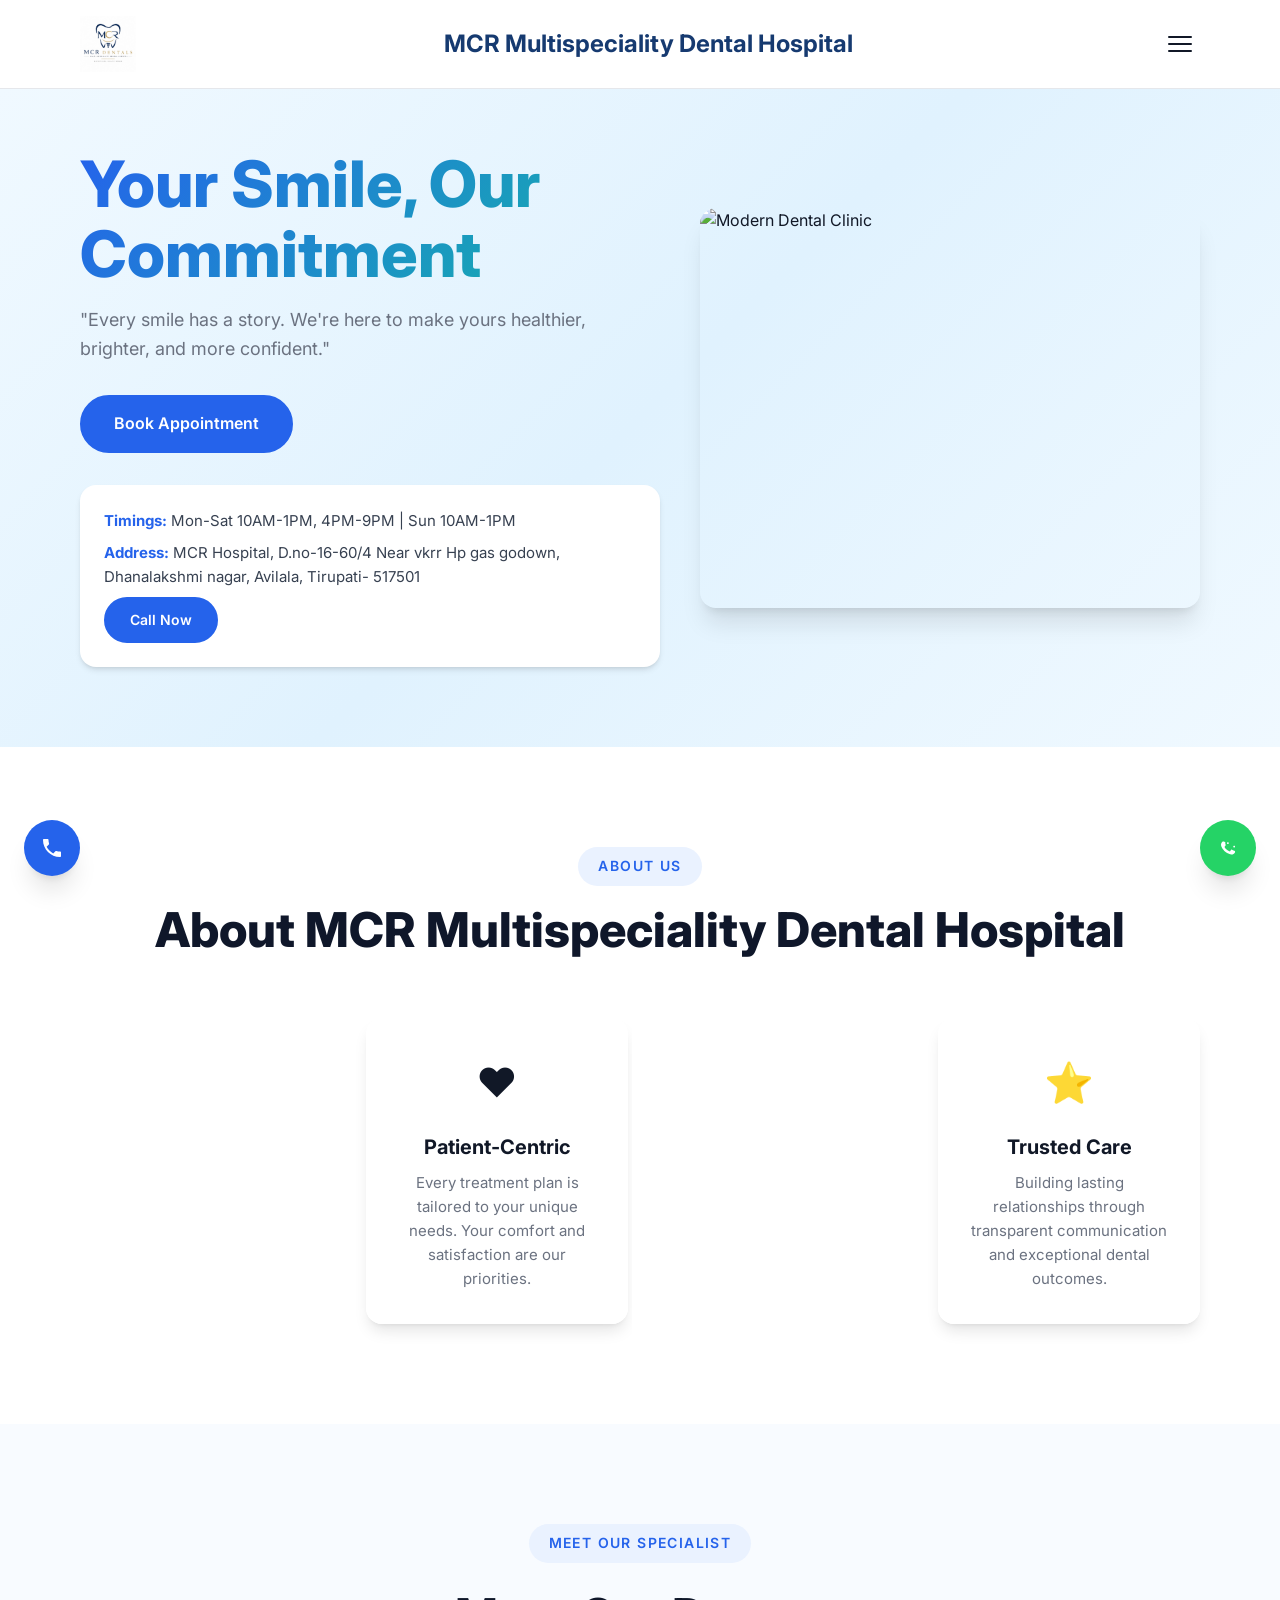
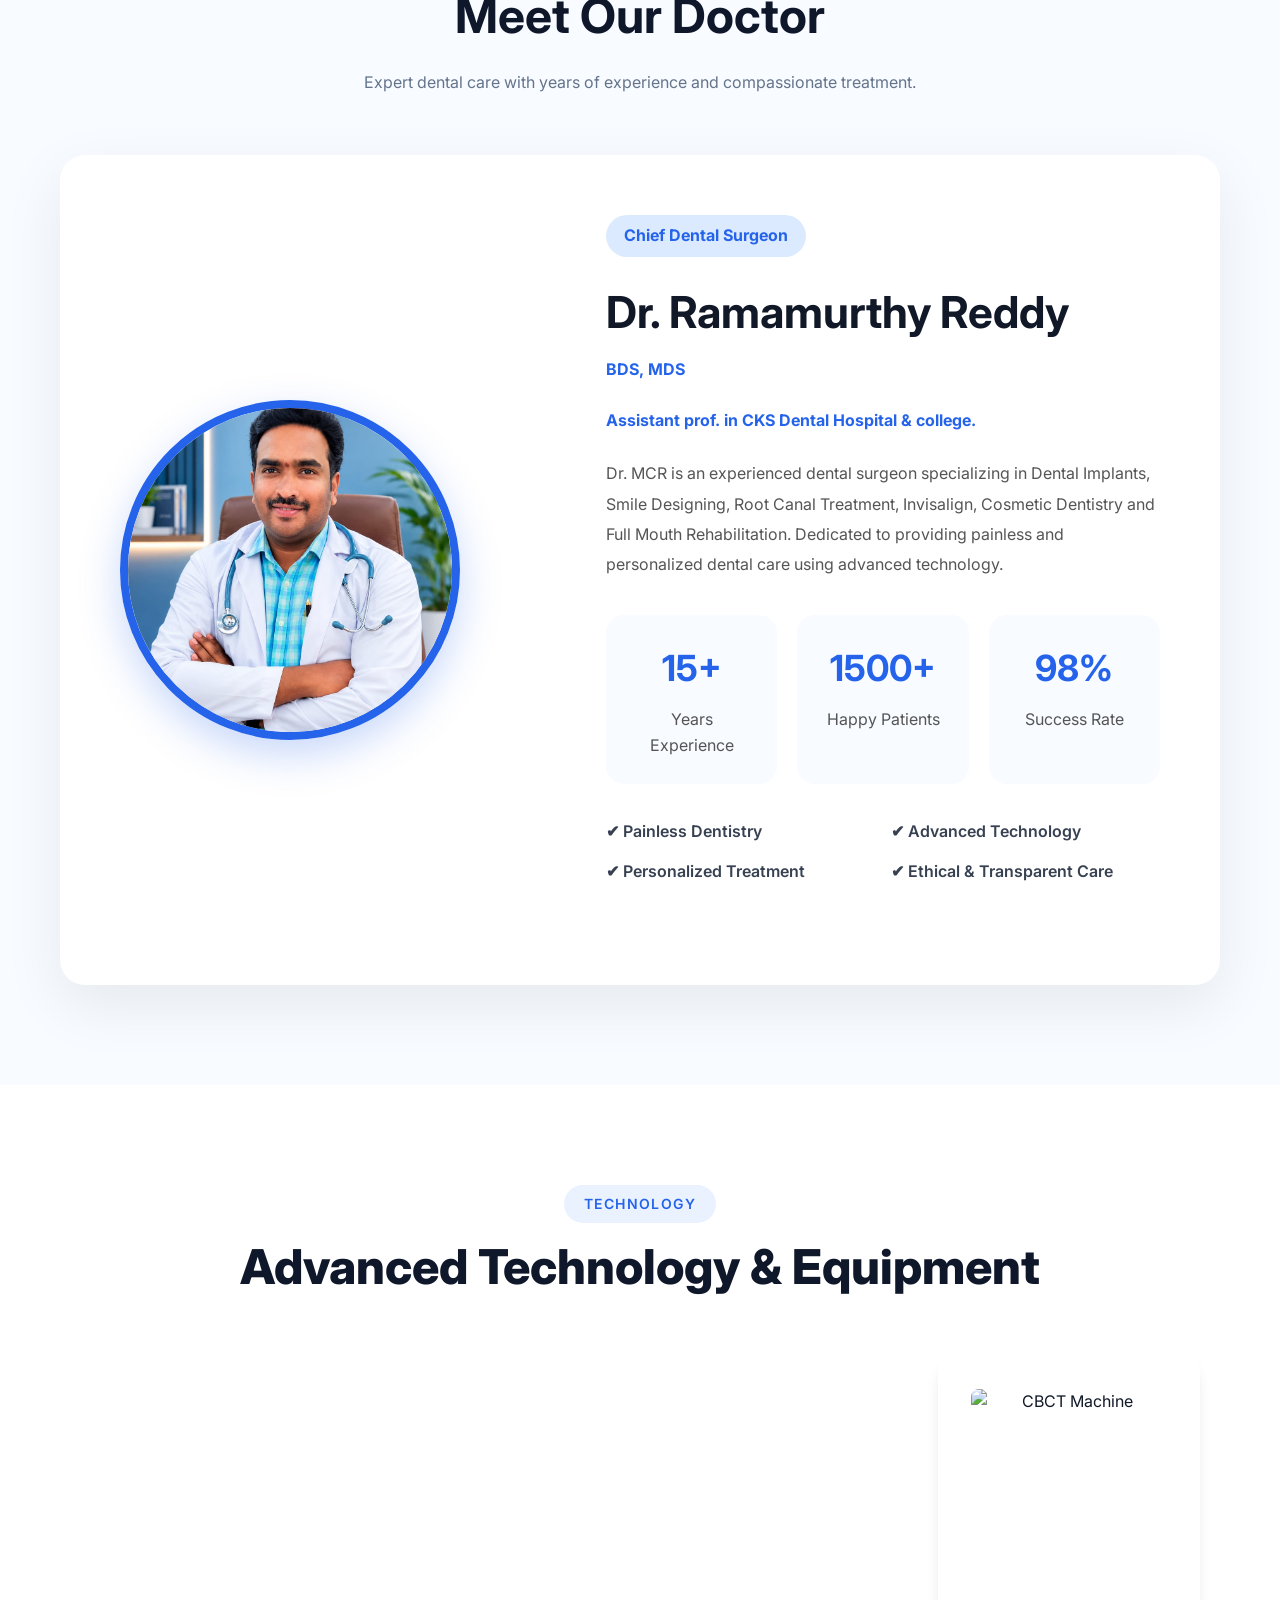
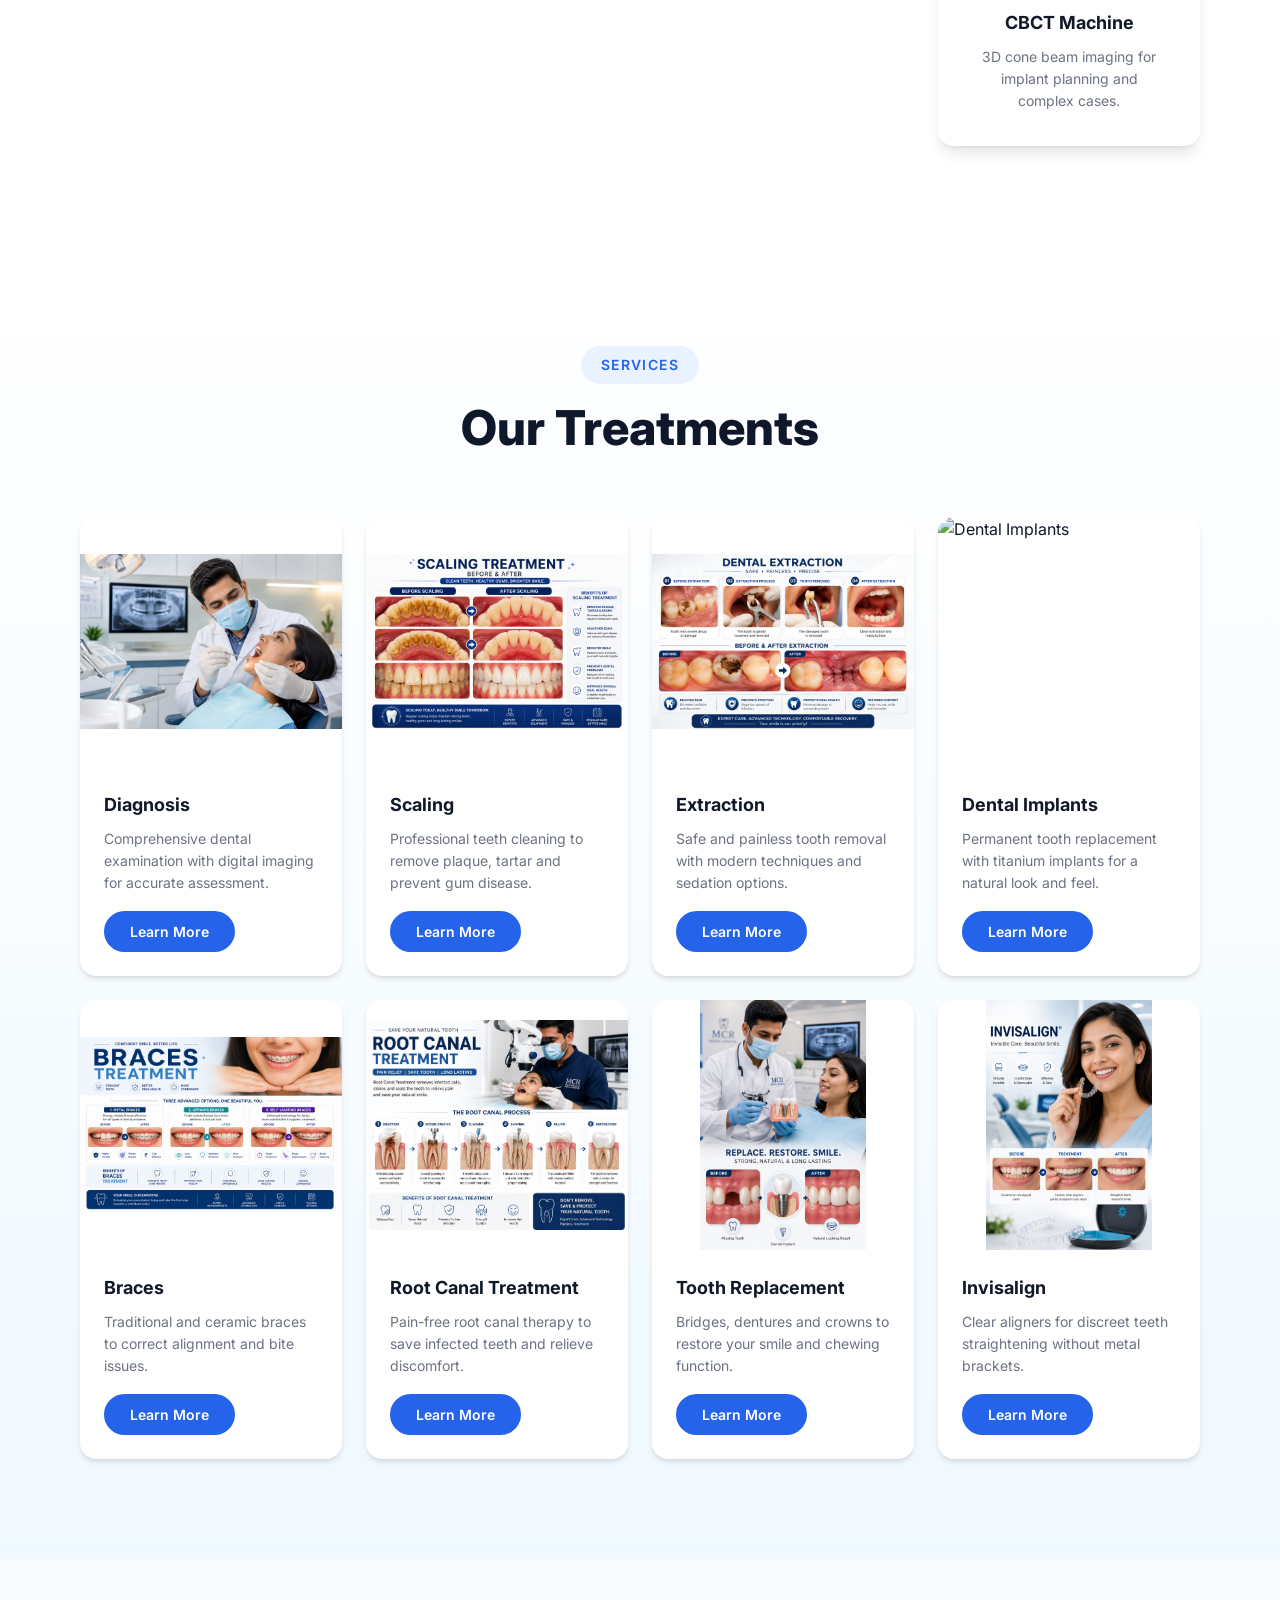
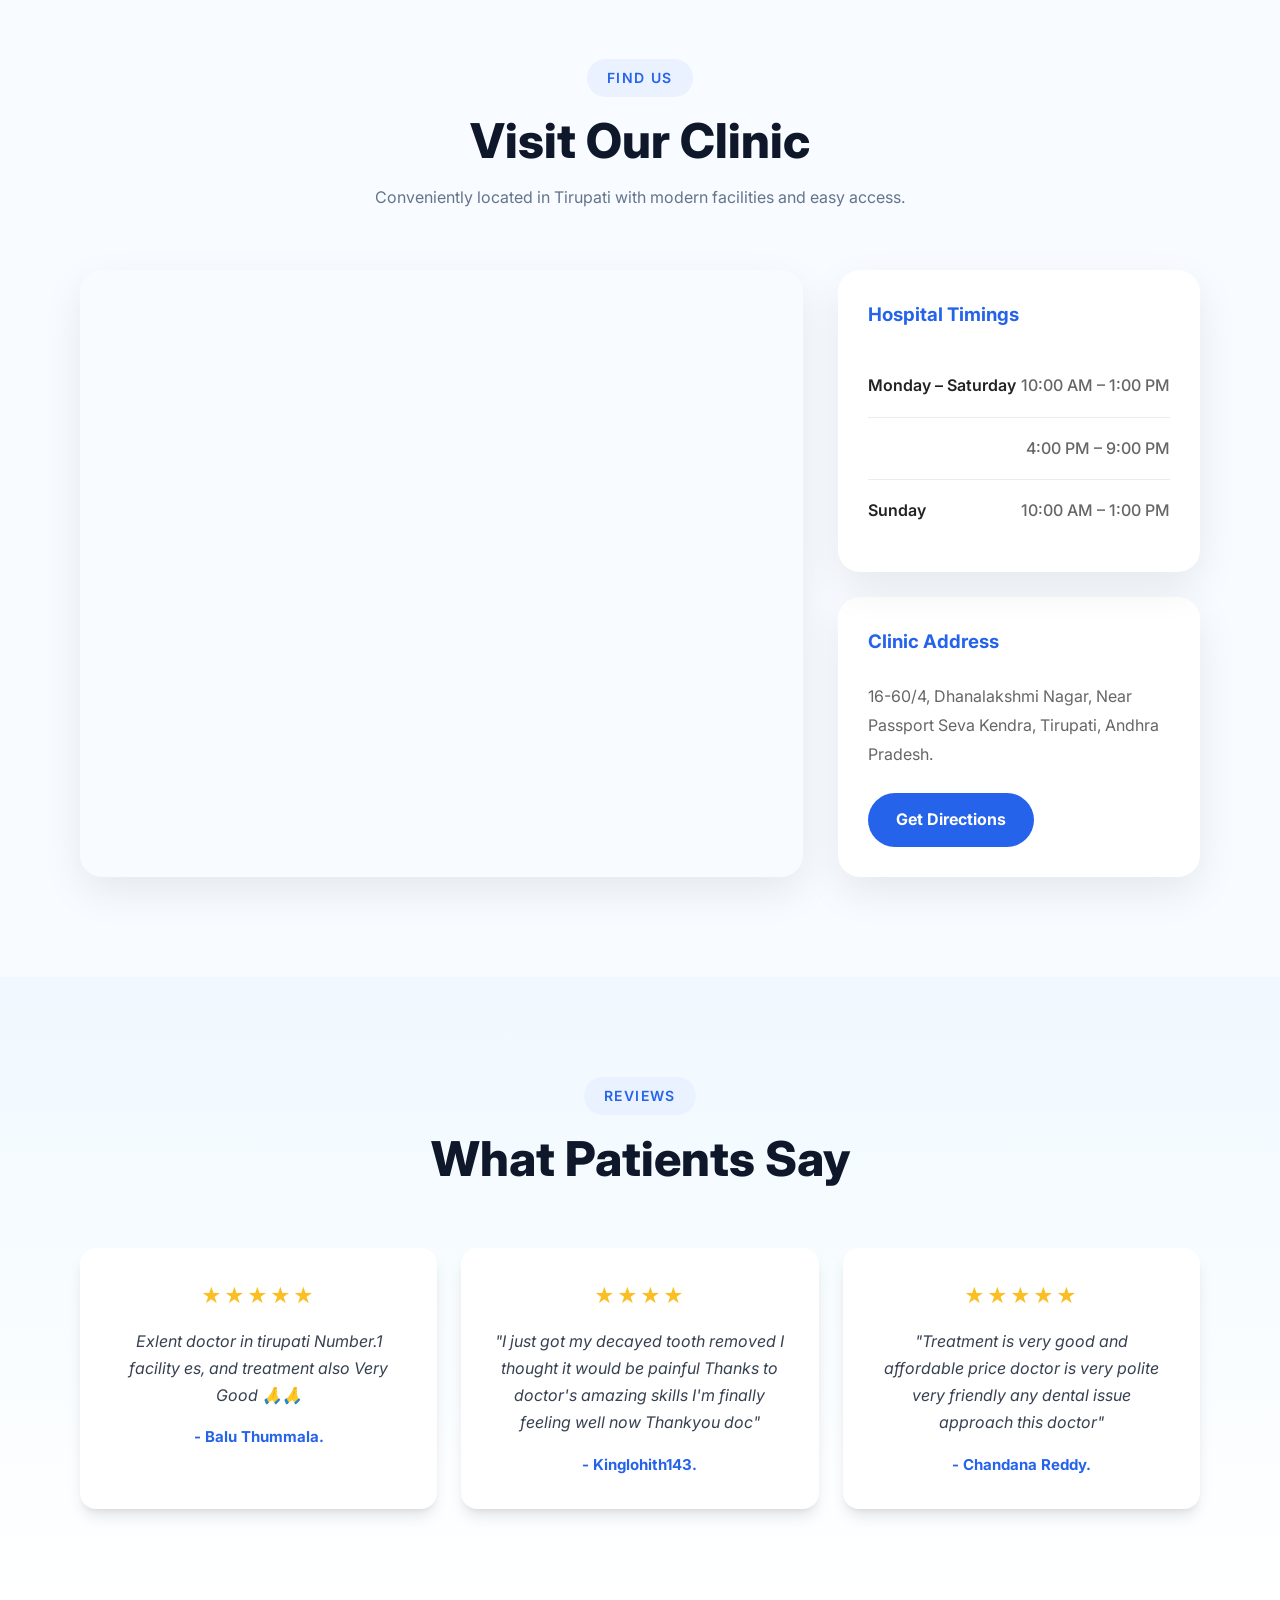
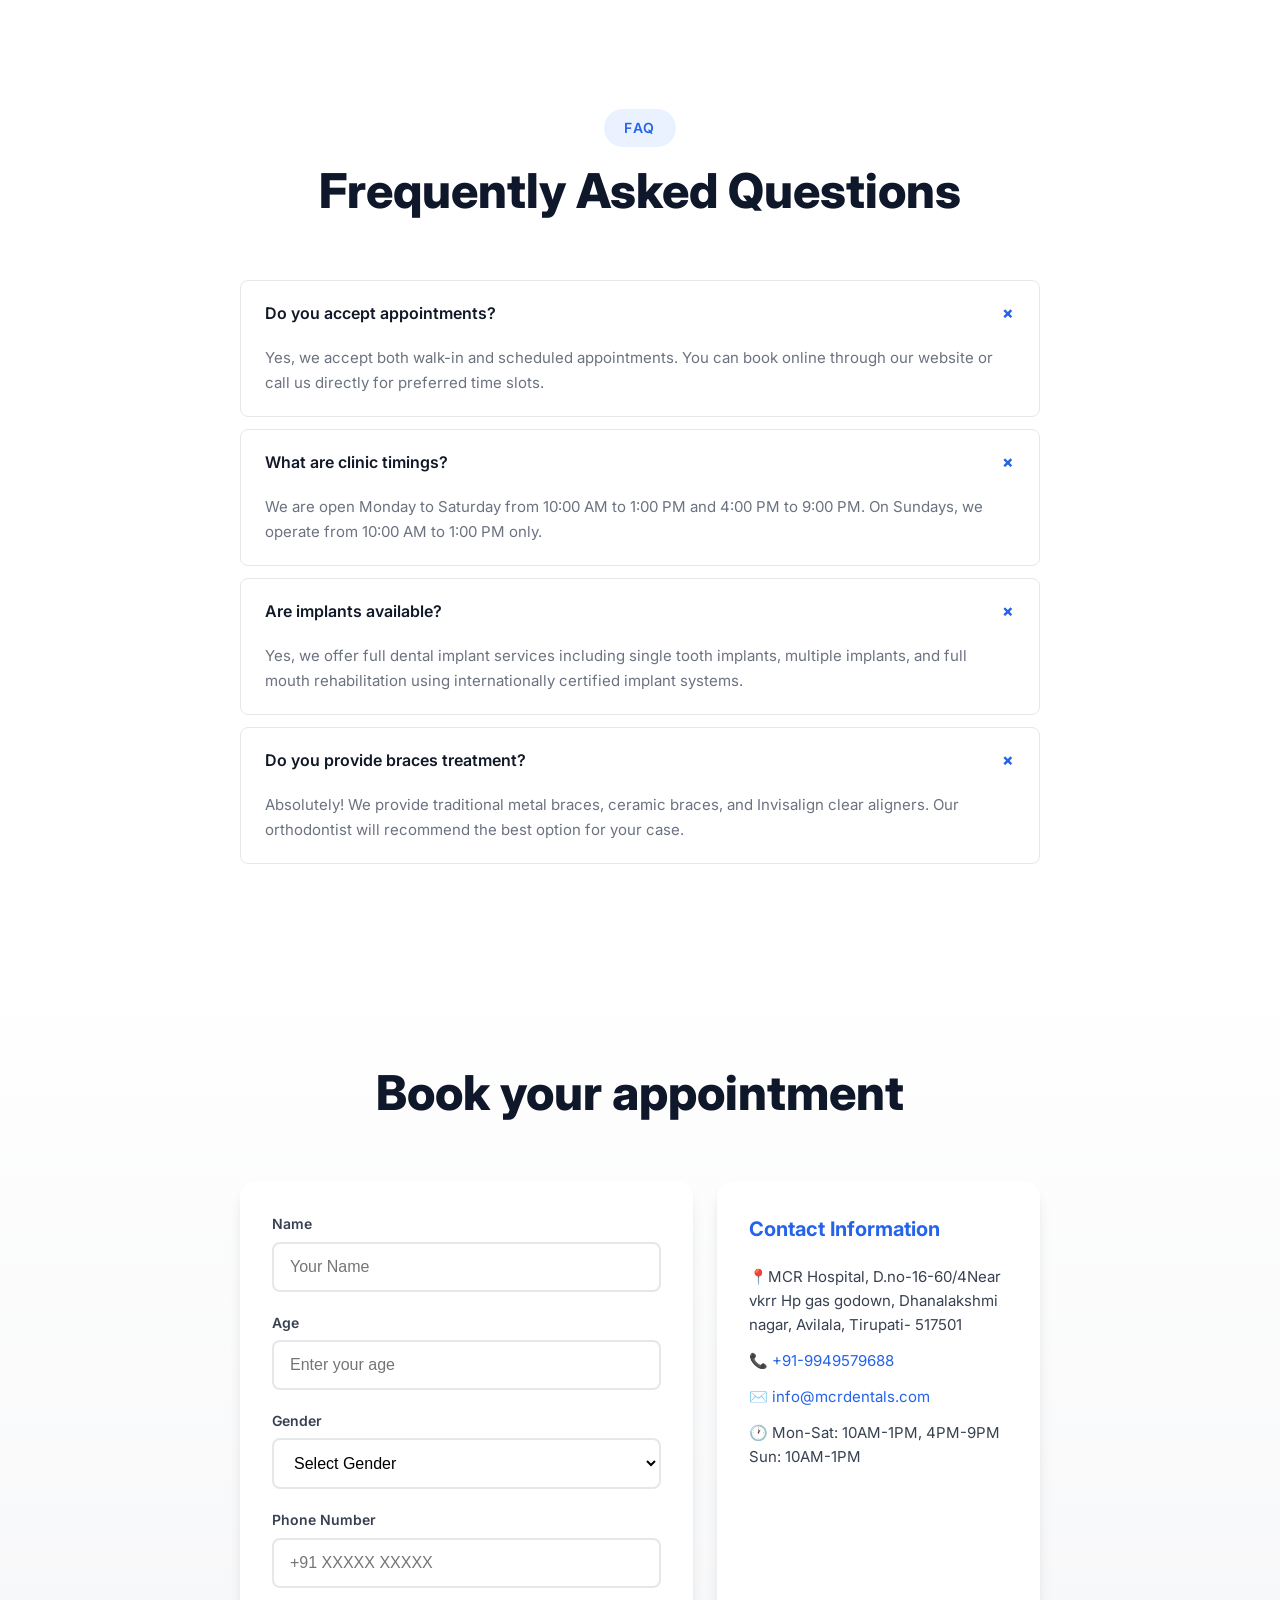
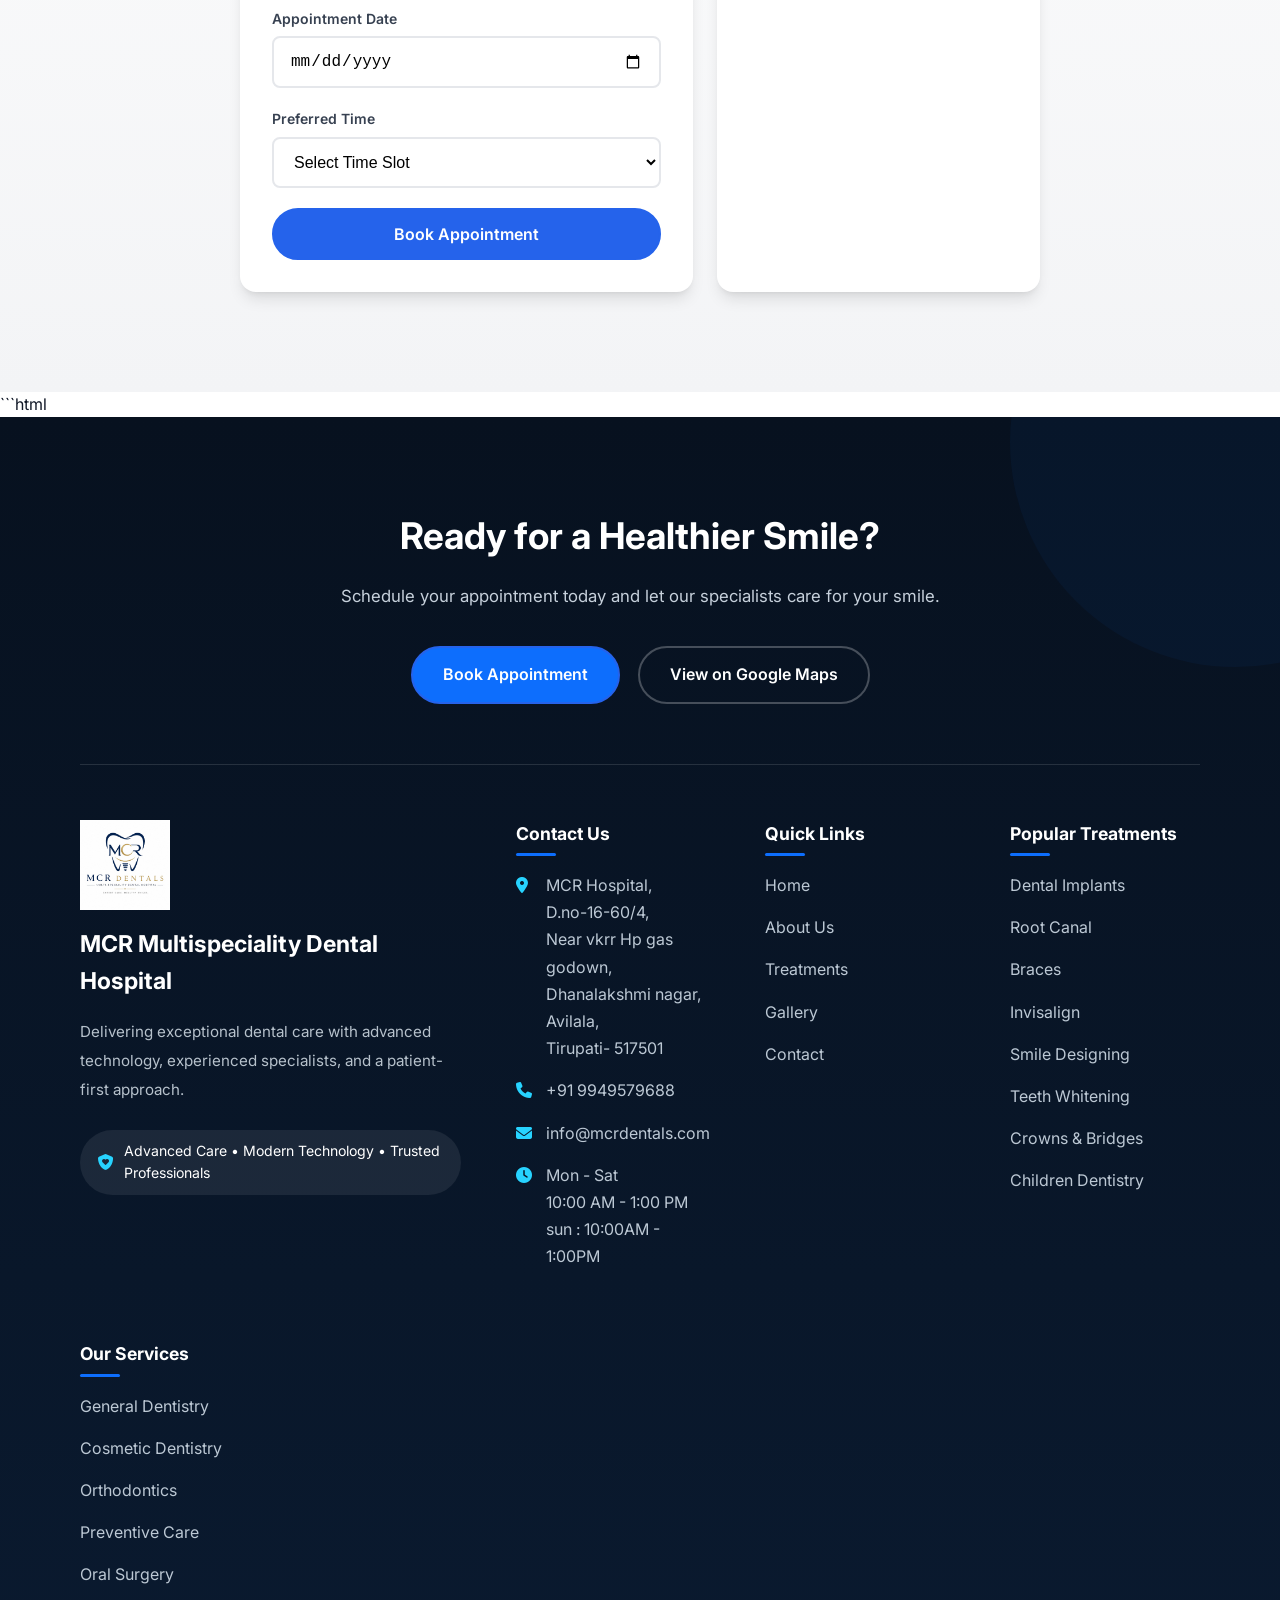
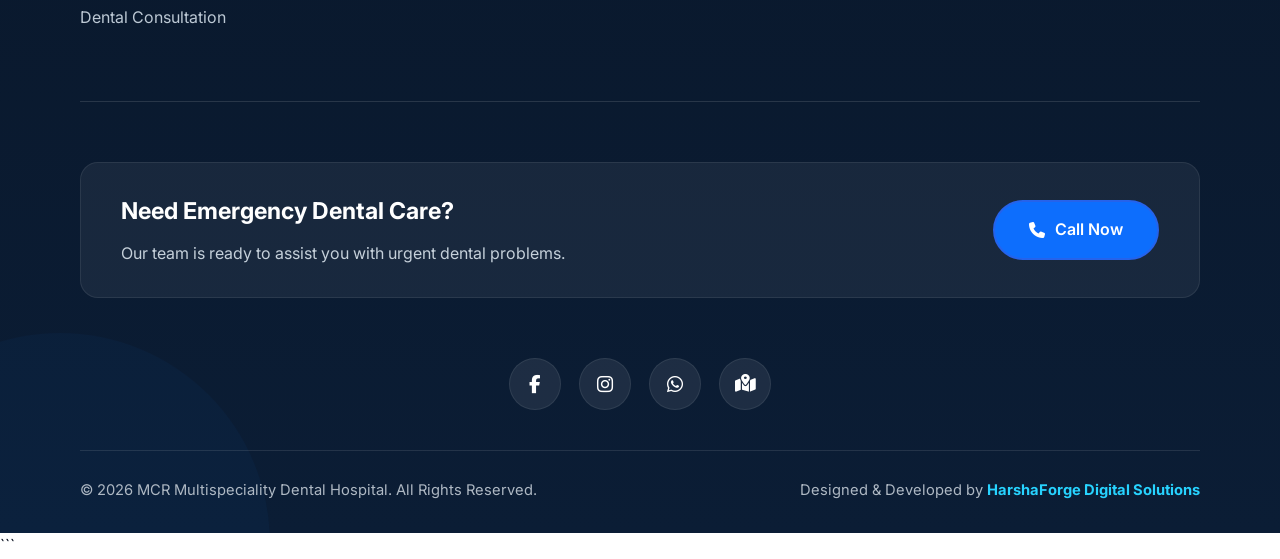
==== commit 60f053d0: "Update index.html" ====
--- a/index.html
+++ b/index.html
@@ -106,7 +106,7 @@
             </div>
             <div class="about-grid">
                 <div class="about-card card-glass">
-                    <div class="card-icon" src="treating chair.jpeg"></div>
+                    <div class="card-icon" src="treating chair.jpeg">🏥</div>
                     <h3>Modern Dental Care</h3>
                     <p>State-of-the-art facilities with cutting-edge dental technology for precise diagnosis and treatment.</p>
                 </div>
--- a/style.css
+++ b/style.css
@@ -157,7 +157,17 @@
     box-shadow: 0 10px 20px rgba(20,184,166,0.3);
 }
 
-
+.btn-outline {
+    background: transparent;
+    color: var(--primary);
+    border-color: var(--primary);
+}
+
+.btn-outline:hover {
+    background: var(--primary);
+    color: var(--white);
+    transform: translateY(-2px);
+}
 
 .btn-small {
     padding: 10px 24px;
@@ -424,6 +434,7 @@
     font-size: 0.9375rem;
     color: var(--gray-dark);
     margin-bottom: 8px;
+    align-items: center;
 }
 
 .info-item strong {
@@ -1335,99 +1346,1019 @@
     color: var(--accent);
 }
 
-/* ============================================
-   FOOTER
-   ============================================ */
-
-.footer {
-    background: var(--black);
-    color: var(--white);
-    padding: 60px 0 24px;
-}
-
-.footer-grid {
-    display: grid;
-    grid-template-columns: 1fr;
-    gap: 32px;
-    margin-bottom: 32px;
-}
-
-.footer-brand {
-    text-align: center;
-}
-
-.footer-logo {
-    height: 60px;
-    width: auto;
-    object-fit: contain;
-    margin-bottom: 16px;
-    margin: 0 auto 16px;
-}
-
-.footer-brand p {
-    color: var(--gray);
-    font-size: 0.9375rem;
-    line-height: 1.6;
-}
-
-.footer-links {
-    text-align: center;
-}
-
-.footer-links h4 {
-    font-size: 1rem;
-    font-weight: 700;
-    color: var(--white);
-    margin-bottom: 16px;
-}
-
-.footer-links a {
-    display: block;
-    color: var(--gray);
-    margin-bottom: 10px;
-    font-size: 0.9375rem;
-    transition: var(--transition);
-}
-
-.footer-links a:hover {
-    color: var(--accent);
-    transform: translateX(4px);
-}
-
-.footer-social {
-    display: flex;
-    justify-content: center;
-    gap: 16px;
-    margin-bottom: 24px;
-}
-
-.social-icon {
-    width: 44px;
-    height: 44px;
-    border-radius: 50%;
-    background: rgba(255,255,255,0.1);
-    display: flex;
-    align-items: center;
-    justify-content: center;
-    font-weight: 700;
-    transition: var(--transition);
-}
-
-.social-icon:hover {
-    background: var(--primary);
-    transform: translateY(-4px);
-}
-
-.footer-copy {
-    text-align: center;
-    border-top: 1px solid rgba(255,255,255,0.1);
-    padding-top: 24px;
-}
-
-.footer-copy p {
-    color: var(--gray);
-    font-size: 0.875rem;
-}
+
+/* =========================================================
+   FOOTER - PART 1
+   CTA + GRID + BRAND + CONTACT
+========================================================= */
+
+.footer{
+    background: linear-gradient(180deg,#07111f 0%,#0b1d35 100%);
+    color:#ffffff;
+    padding:90px 0 30px;
+    position:relative;
+    overflow:hidden;
+}
+
+/* Decorative Background */
+
+.footer::before{
+    content:"";
+    position:absolute;
+    top:-200px;
+    right:-180px;
+    width:450px;
+    height:450px;
+    border-radius:50%;
+    background:rgba(0,123,255,.05);
+}
+
+.footer::after{
+    content:"";
+    position:absolute;
+    bottom:-220px;
+    left:-150px;
+    width:420px;
+    height:420px;
+    border-radius:50%;
+    background:rgba(0,123,255,.04);
+}
+
+.footer .container{
+    position:relative;
+    z-index:2;
+}
+
+
+/* =========================================================
+   CTA
+========================================================= */
+
+.footer-cta{
+
+    text-align:center;
+    margin-bottom:60px;
+
+}
+
+.footer-cta h2{
+
+    font-size:2.3rem;
+    font-weight:700;
+    margin-bottom:15px;
+    color:#fff;
+
+}
+
+.footer-cta p{
+
+    max-width:650px;
+    margin:auto;
+    color:#c6d0db;
+    font-size:1.05rem;
+    line-height:1.8;
+
+}
+
+.footer-cta-buttons{
+
+    display:flex;
+    justify-content:center;
+    align-items:center;
+    gap:18px;
+    margin-top:35px;
+    flex-wrap:wrap;
+
+}
+
+.footer-cta-buttons .btn{
+
+    padding:14px 30px;
+    border-radius:50px;
+    transition:.35s;
+    font-weight:600;
+
+}
+
+.footer-cta-buttons .btn-primary{
+
+    background:#0d6efd;
+    color:#fff;
+
+}
+
+.footer-cta-buttons .btn-primary:hover{
+
+    transform:translateY(-4px);
+    box-shadow:0 15px 30px rgba(13,110,253,.3);
+
+}
+
+.footer-cta-buttons .btn-secondary{
+
+    background:transparent;
+    color:#fff;
+    border:2px solid rgba(255,255,255,.25);
+
+}
+
+.footer-cta-buttons .btn-secondary:hover{
+
+    background:#ffffff;
+    color:#111;
+
+}
+
+
+/* =========================================================
+   DIVIDER
+========================================================= */
+
+.footer-divider{
+
+    border:none;
+    height:1px;
+    background:rgba(255,255,255,.12);
+    margin:55px 0;
+
+}
+
+
+/* =========================================================
+   GRID
+========================================================= */
+
+.footer-grid{
+
+    display:grid;
+    grid-template-columns:2fr 1.3fr 1fr 1fr 1fr;
+    gap:55px;
+    align-items:flex-start;
+
+}
+
+
+/* =========================================================
+   BRAND
+========================================================= */
+
+.footer-brand img{
+
+    width:90px;
+    margin-bottom:20px;
+
+}
+
+.footer-brand h3{
+
+    font-size:1.45rem;
+    margin-bottom:18px;
+    color:#ffffff;
+
+}
+
+.footer-brand p{
+
+    color:#b6c1cb;
+    line-height:1.9;
+    margin-bottom:25px;
+    font-size:.95rem;
+
+}
+
+.footer-badge{
+
+    display:inline-flex;
+    align-items:center;
+    gap:10px;
+    padding:10px 18px;
+    border-radius:50px;
+    background:rgba(255,255,255,.08);
+    color:#ffffff;
+    font-size:.88rem;
+
+}
+
+.footer-badge i{
+
+    color:#27d3ff;
+    font-size:1rem;
+
+}
+
+
+/* =========================================================
+   FOOTER COLUMNS
+========================================================= */
+
+.footer-column h4{
+
+    font-size:1.1rem;
+    margin-bottom:24px;
+    color:#ffffff;
+    position:relative;
+
+}
+
+.footer-column h4::after{
+
+    content:"";
+    position:absolute;
+    left:0;
+    bottom:-8px;
+    width:40px;
+    height:3px;
+    border-radius:20px;
+    background:#0d6efd;
+
+}
+
+
+/* =========================================================
+   LISTS
+========================================================= */
+
+.footer-column ul{
+
+    list-style:none;
+    margin:0;
+    padding:0;
+
+}
+
+.footer-column ul li{
+
+    margin-bottom:15px;
+    color:#bcc8d4;
+    display:flex;
+    align-items:flex-start;
+    gap:12px;
+    line-height:1.7;
+
+}
+
+
+/* =========================================================
+   LINKS
+========================================================= */
+
+.footer-column ul li a{
+
+    color:#bcc8d4;
+    text-decoration:none;
+    transition:.35s;
+
+}
+
+.footer-column ul li a:hover{
+
+    color:#27d3ff;
+    padding-left:8px;
+
+}
+
+
+/* =========================================================
+   CONTACT ICONS
+========================================================= */
+
+.footer-column ul li i{
+
+    color:#27d3ff;
+    min-width:18px;
+    margin-top:5px;
+
+}
+
+/* =========================================================
+   FOOTER - PART 2
+   EMERGENCY • SOCIAL • BOTTOM BAR
+========================================================= */
+
+
+/* =========================================================
+   EMERGENCY SECTION
+========================================================= */
+
+.footer-emergency{
+
+    margin:60px 0;
+    padding:30px 40px;
+
+    display:flex;
+    justify-content:space-between;
+    align-items:center;
+    gap:30px;
+
+    background:rgba(255,255,255,.06);
+
+    border:1px solid rgba(255,255,255,.08);
+
+    border-radius:18px;
+
+}
+
+.footer-emergency h4{
+
+    font-size:1.45rem;
+    margin-bottom:10px;
+    color:#ffffff;
+
+}
+
+.footer-emergency p{
+
+    color:#c5d0da;
+    line-height:1.7;
+    margin:0;
+
+}
+
+.footer-emergency .btn{
+
+    display:inline-flex;
+    align-items:center;
+    justify-content:center;
+    gap:10px;
+
+    padding:15px 34px;
+
+    background:#0d6efd;
+
+    color:#ffffff;
+
+    border-radius:50px;
+
+    font-weight:600;
+
+    text-decoration:none;
+
+    transition:.35s;
+
+}
+
+.footer-emergency .btn:hover{
+
+    transform:translateY(-5px);
+
+    box-shadow:0 15px 35px rgba(13,110,253,.35);
+
+}
+
+
+/* =========================================================
+   SOCIAL SECTION
+========================================================= */
+
+.footer-social{
+
+    display:flex;
+
+    justify-content:center;
+
+    align-items:center;
+
+    gap:18px;
+
+    margin:60px 0 40px;
+
+}
+
+.footer-social a{
+
+    width:52px;
+
+    height:52px;
+
+    border-radius:50%;
+
+    display:flex;
+
+    justify-content:center;
+
+    align-items:center;
+
+    background:rgba(255,255,255,.08);
+
+    color:#ffffff;
+
+    text-decoration:none;
+
+    font-size:1.15rem;
+
+    transition:.35s;
+
+    border:1px solid rgba(255,255,255,.08);
+
+}
+
+.footer-social a:hover{
+
+    background:#0d6efd;
+
+    color:#ffffff;
+
+    transform:translateY(-8px);
+
+    box-shadow:0 15px 30px rgba(13,110,253,.35);
+
+}
+
+
+/* =========================================================
+   FOOTER BOTTOM
+========================================================= */
+
+.footer-bottom{
+
+    border-top:1px solid rgba(255,255,255,.10);
+
+    padding-top:28px;
+
+    display:flex;
+
+    justify-content:space-between;
+
+    align-items:center;
+
+    gap:20px;
+
+    flex-wrap:wrap;
+
+}
+
+.footer-copy p{
+
+    color:#aeb8c3;
+
+    font-size:.92rem;
+
+    margin:0;
+
+}
+
+.footer-credit p{
+
+    color:#aeb8c3;
+
+    margin:0;
+
+    font-size:.92rem;
+
+}
+
+.footer-credit strong{
+
+    color:#27d3ff;
+
+    font-weight:700;
+
+}
+
+
+/* =========================================================
+   HOVER ANIMATION
+========================================================= */
+
+.footer-column ul li{
+
+    transition:.30s;
+
+}
+
+.footer-column ul li:hover{
+
+    transform:translateX(6px);
+
+}
+
+
+/* =========================================================
+   BRAND ANIMATION
+========================================================= */
+
+.footer-logo{
+
+    transition:.40s;
+
+}
+
+.footer-logo:hover{
+
+    transform:scale(1.08);
+
+}
+
+
+/* =========================================================
+   LINK UNDERLINE EFFECT
+========================================================= */
+
+.footer-column ul li a{
+
+    position:relative;
+
+}
+
+.footer-column ul li a::after{
+
+    content:"";
+
+    position:absolute;
+
+    left:0;
+
+    bottom:-3px;
+
+    width:0;
+
+    height:2px;
+
+    background:#27d3ff;
+
+    transition:.35s;
+
+}
+
+.footer-column ul li a:hover::after{
+
+    width:100%;
+
+}
+
+
+/* =========================================================
+   SCROLL TO TOP BUTTON (Optional)
+========================================================= */
+
+.footer-top{
+
+    position:absolute;
+
+    right:40px;
+
+    top:40px;
+
+}
+
+.footer-top a{
+
+    width:48px;
+
+    height:48px;
+
+    display:flex;
+
+    align-items:center;
+
+    justify-content:center;
+
+    border-radius:50%;
+
+    background:#0d6efd;
+
+    color:#ffffff;
+
+    text-decoration:none;
+
+    transition:.35s;
+
+}
+
+.footer-top a:hover{
+
+    transform:translateY(-6px);
+
+    box-shadow:0 12px 25px rgba(13,110,253,.4);
+
+}
+
+
+/* =========================================================
+   SMOOTH TRANSITIONS
+========================================================= */
+
+.footer *{
+
+    transition:all .30s ease;
+
+} 
+/* =========================================================
+   LARGE LAPTOPS
+========================================================= */
+
+@media (max-width:1200px){
+
+.footer-grid{
+
+grid-template-columns:repeat(3,1fr);
+
+gap:45px;
+
+}
+
+}
+
+
+/* =========================================================
+   TABLETS
+========================================================= */
+
+@media (max-width:992px){
+
+.footer{
+
+padding:80px 0 30px;
+
+}
+
+.footer-grid{
+
+grid-template-columns:repeat(2,1fr);
+
+gap:40px;
+
+}
+
+.footer-brand{
+
+grid-column:1/-1;
+
+text-align:center;
+
+}
+
+.footer-brand img{
+
+margin:auto;
+
+display:block;
+
+}
+
+.footer-brand h3{
+
+margin-top:20px;
+
+}
+
+.footer-brand p{
+
+max-width:600px;
+
+margin:20px auto;
+
+}
+
+.footer-badge{
+
+justify-content:center;
+
+margin:auto;
+
+}
+
+.footer-column{
+
+text-align:left;
+
+}
+
+.footer-cta h2{
+
+font-size:2rem;
+
+}
+
+.footer-emergency{
+
+flex-direction:column;
+
+text-align:center;
+
+padding:35px;
+
+}
+
+.footer-bottom{
+
+flex-direction:column;
+
+text-align:center;
+
+gap:15px;
+
+}
+
+.footer-social{
+
+margin-top:40px;
+
+}
+
+}
+
+
+/* =========================================================
+   MOBILE DEVICES
+========================================================= */
+
+@media (max-width:768px){
+
+.footer{
+
+padding:70px 0 25px;
+
+}
+
+.footer-grid{
+
+grid-template-columns:1fr;
+
+gap:45px;
+
+}
+
+.footer-brand{
+
+text-align:center;
+
+}
+
+.footer-brand img{
+
+margin:auto;
+
+display:block;
+
+}
+
+.footer-column{
+
+text-align:center;
+
+}
+
+.footer-column h4::after{
+
+left:50%;
+
+transform:translateX(-50%);
+
+}
+
+.footer-column ul li{
+
+justify-content:center;
+
+text-align:center;
+
+}
+
+.footer-column ul li:hover{
+
+transform:none;
+
+}
+
+.footer-column ul li a:hover{
+
+padding-left:0;
+
+}
+
+.footer-cta h2{
+
+font-size:1.8rem;
+
+}
+
+.footer-cta p{
+
+font-size:1rem;
+
+}
+
+.footer-cta-buttons{
+
+flex-direction:column;
+
+}
+
+.footer-cta-buttons .btn{
+
+width:100%;
+
+max-width:320px;
+
+}
+
+.footer-emergency{
+
+padding:30px 20px;
+
+}
+
+.footer-emergency h4{
+
+font-size:1.3rem;
+
+}
+
+.footer-emergency .btn{
+
+width:100%;
+
+justify-content:center;
+
+}
+
+.footer-social{
+
+flex-wrap:wrap;
+
+gap:14px;
+
+}
+
+.footer-social a{
+
+width:48px;
+
+height:48px;
+
+font-size:1rem;
+
+}
+
+.footer-bottom{
+
+gap:12px;
+
+}
+
+.footer-copy p,
+
+.footer-credit p{
+
+font-size:.85rem;
+
+line-height:1.6;
+
+}
+
+.footer-top{
+
+display:none;
+
+}
+
+}
+
+
+/* =========================================================
+   SMALL PHONES
+========================================================= */
+
+@media (max-width:480px){
+
+.footer{
+
+padding:60px 0 20px;
+
+}
+
+.footer-cta h2{
+
+font-size:1.55rem;
+
+}
+
+.footer-cta p{
+
+font-size:.95rem;
+
+}
+
+.footer-brand h3{
+
+font-size:1.25rem;
+
+}
+
+.footer-brand p{
+
+font-size:.9rem;
+
+}
+
+.footer-badge{
+
+font-size:.8rem;
+
+padding:10px 15px;
+
+}
+
+.footer-column h4{
+
+font-size:1rem;
+
+}
+
+.footer-column ul li{
+
+font-size:.9rem;
+
+}
+
+.footer-emergency{
+
+padding:25px 18px;
+
+border-radius:14px;
+
+}
+
+.footer-emergency h4{
+
+font-size:1.15rem;
+
+}
+
+.footer-emergency p{
+
+font-size:.9rem;
+
+}
+
+.footer-social a{
+
+width:44px;
+
+height:44px;
+
+}
+
+.footer-divider{
+
+margin:40px 0;
+
+}
+
+}
+
+
+/* =========================================================
+   ACCESSIBILITY
+========================================================= */
+
+.footer a:focus,
+
+.footer button:focus{
+
+outline:2px solid #27d3ff;
+
+outline-offset:4px;
+
+border-radius:8px;
+
+}
+
+
+/* =========================================================
+   REDUCE MOTION
+========================================================= */
+
+@media (prefers-reduced-motion:reduce){
+
+.footer *{
+
+transition:none !important;
+
+animation:none !important;
+
+scroll-behavior:auto;
+
+}
+
+}
+
+
+/* =========================================================
+   SELECTION COLOR
+========================================================= */
+
+.footer ::selection{
+
+background:#27d3ff;
+
+color:#fff;
+
+}
+
+
+
 
 /* ============================================
    FLOATING BUTTONS
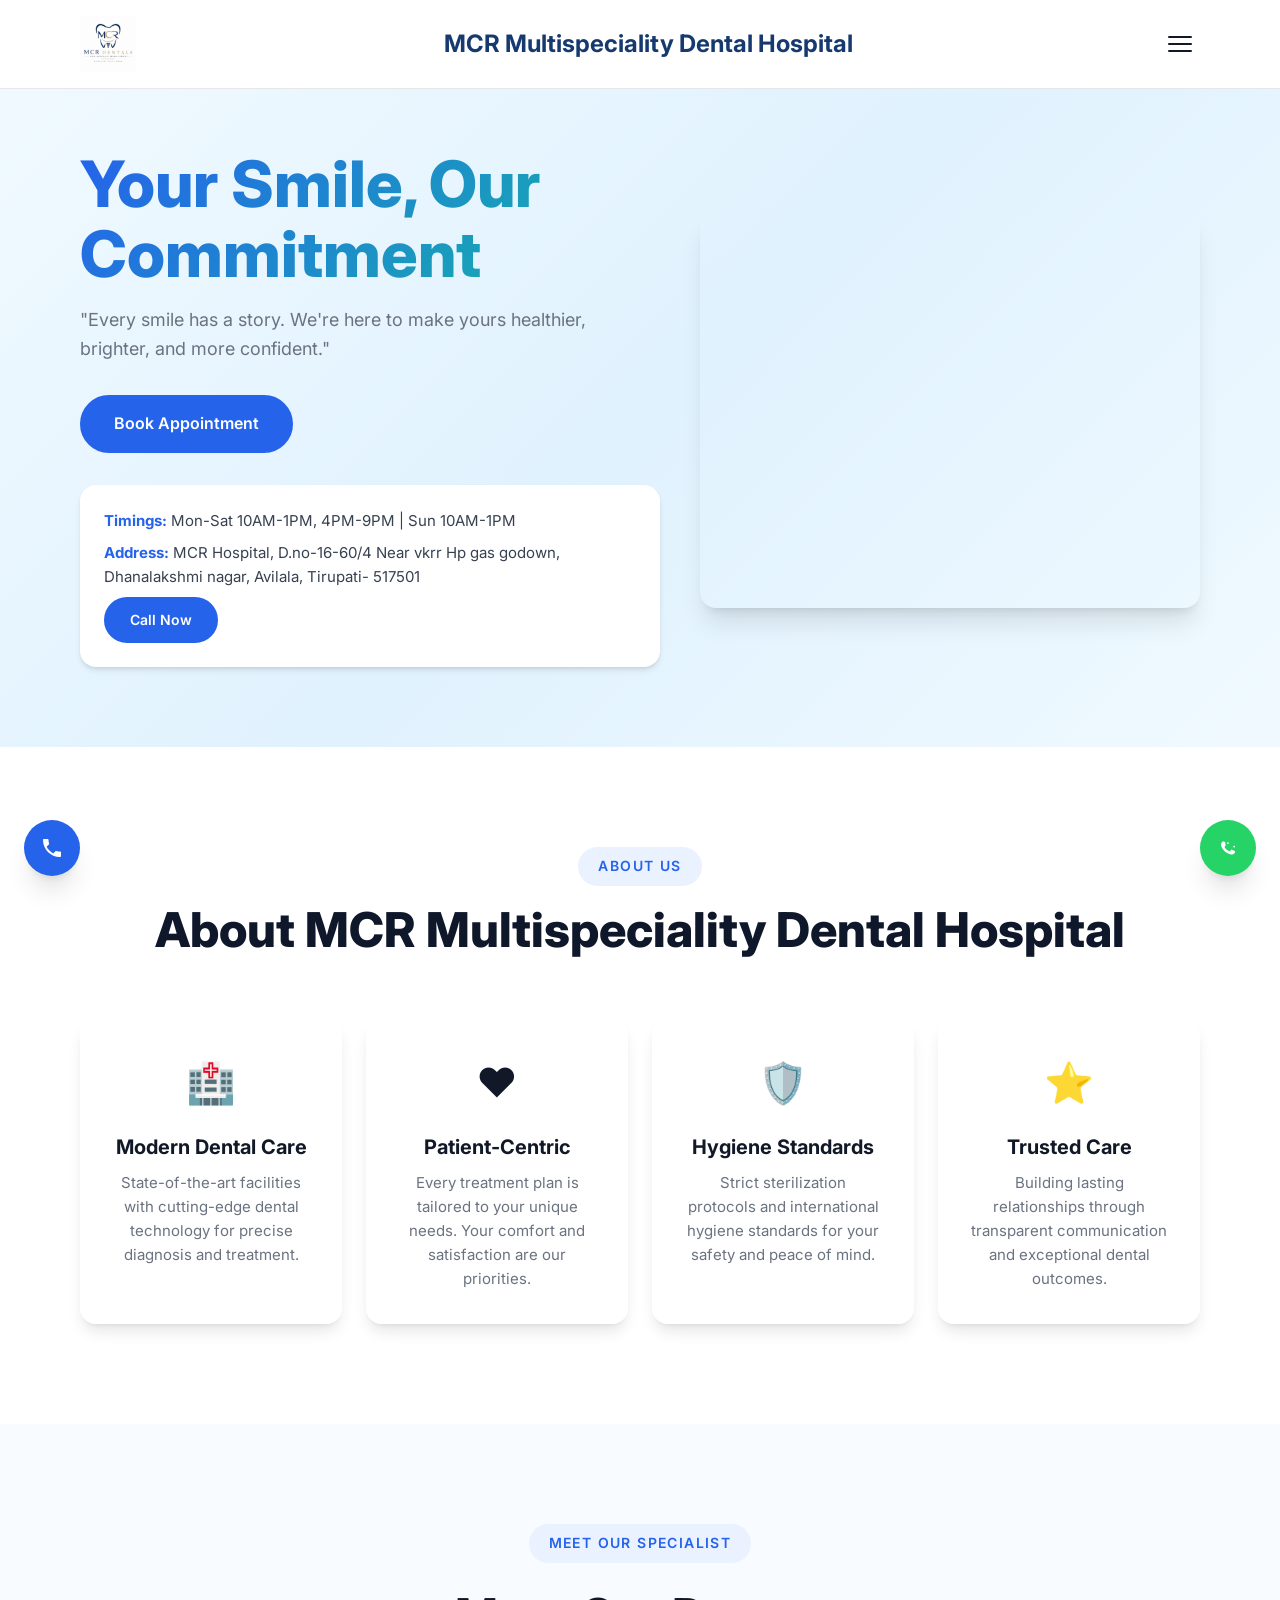
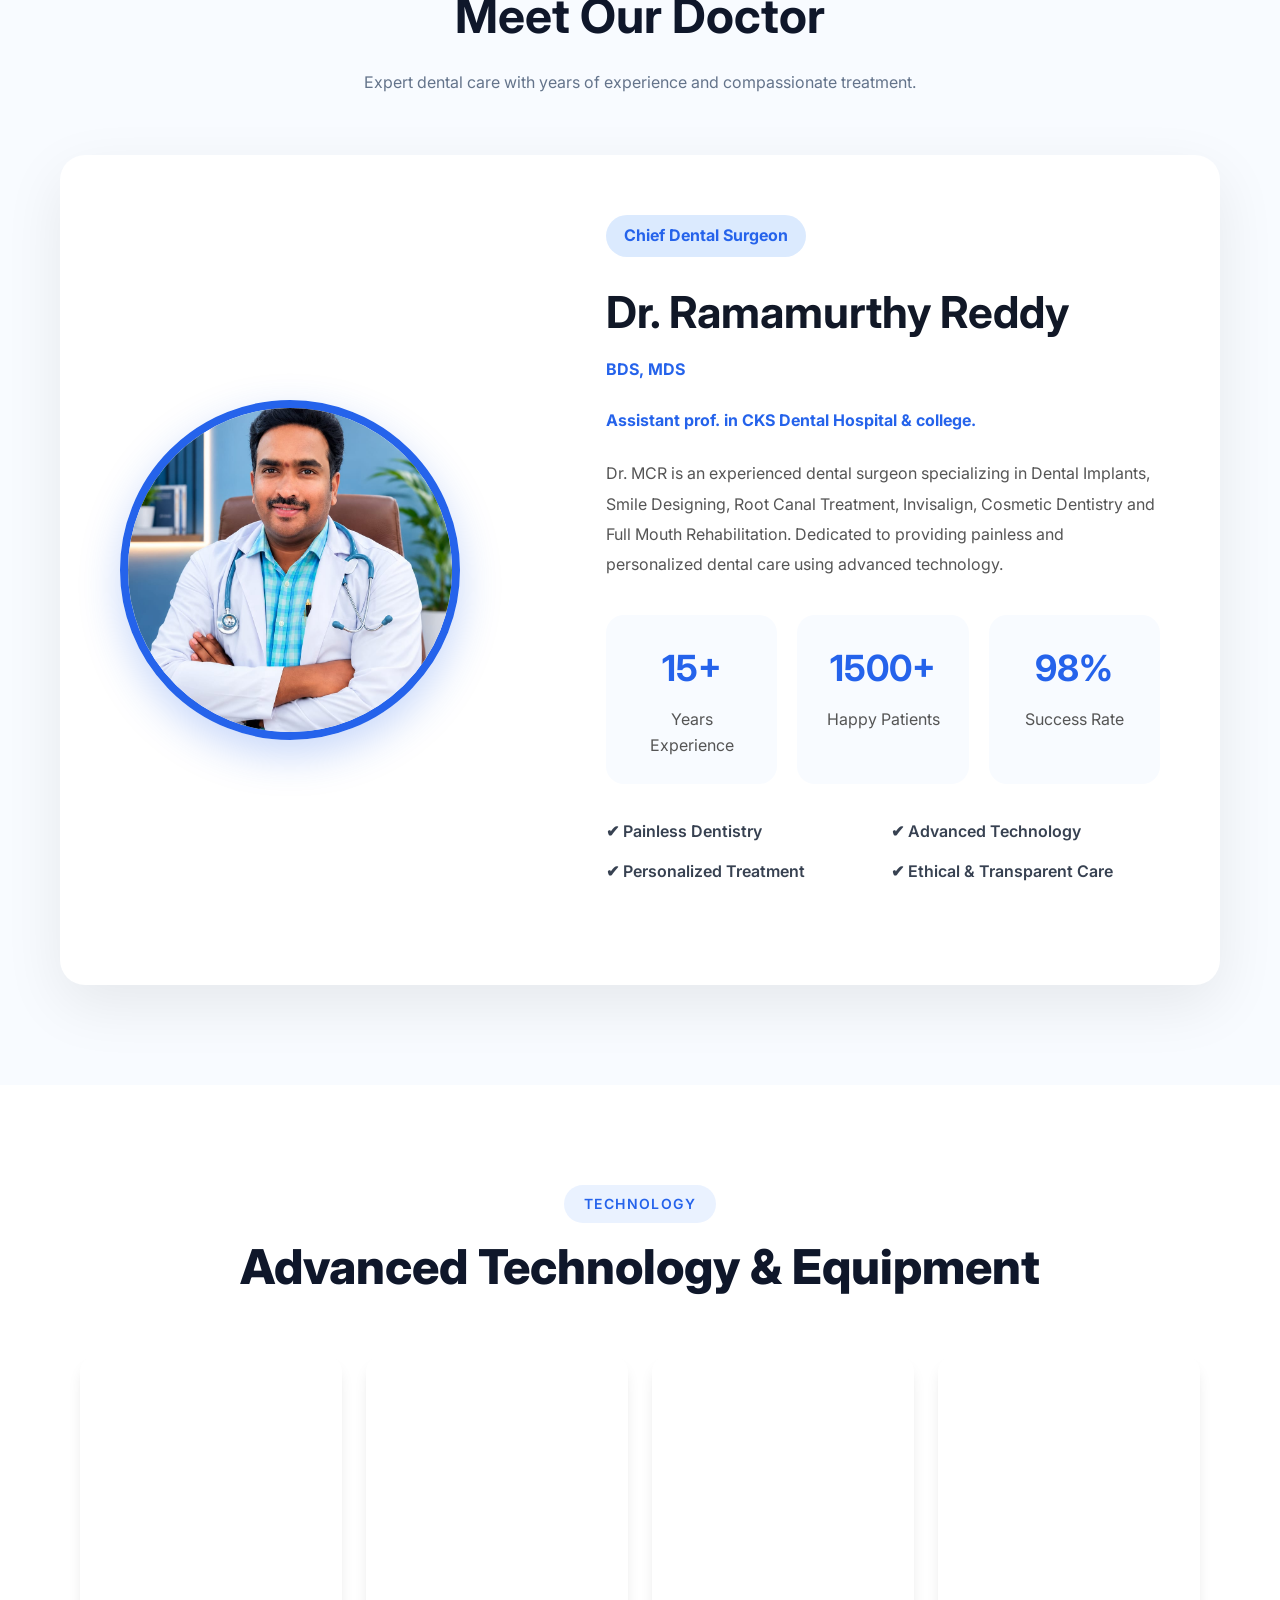
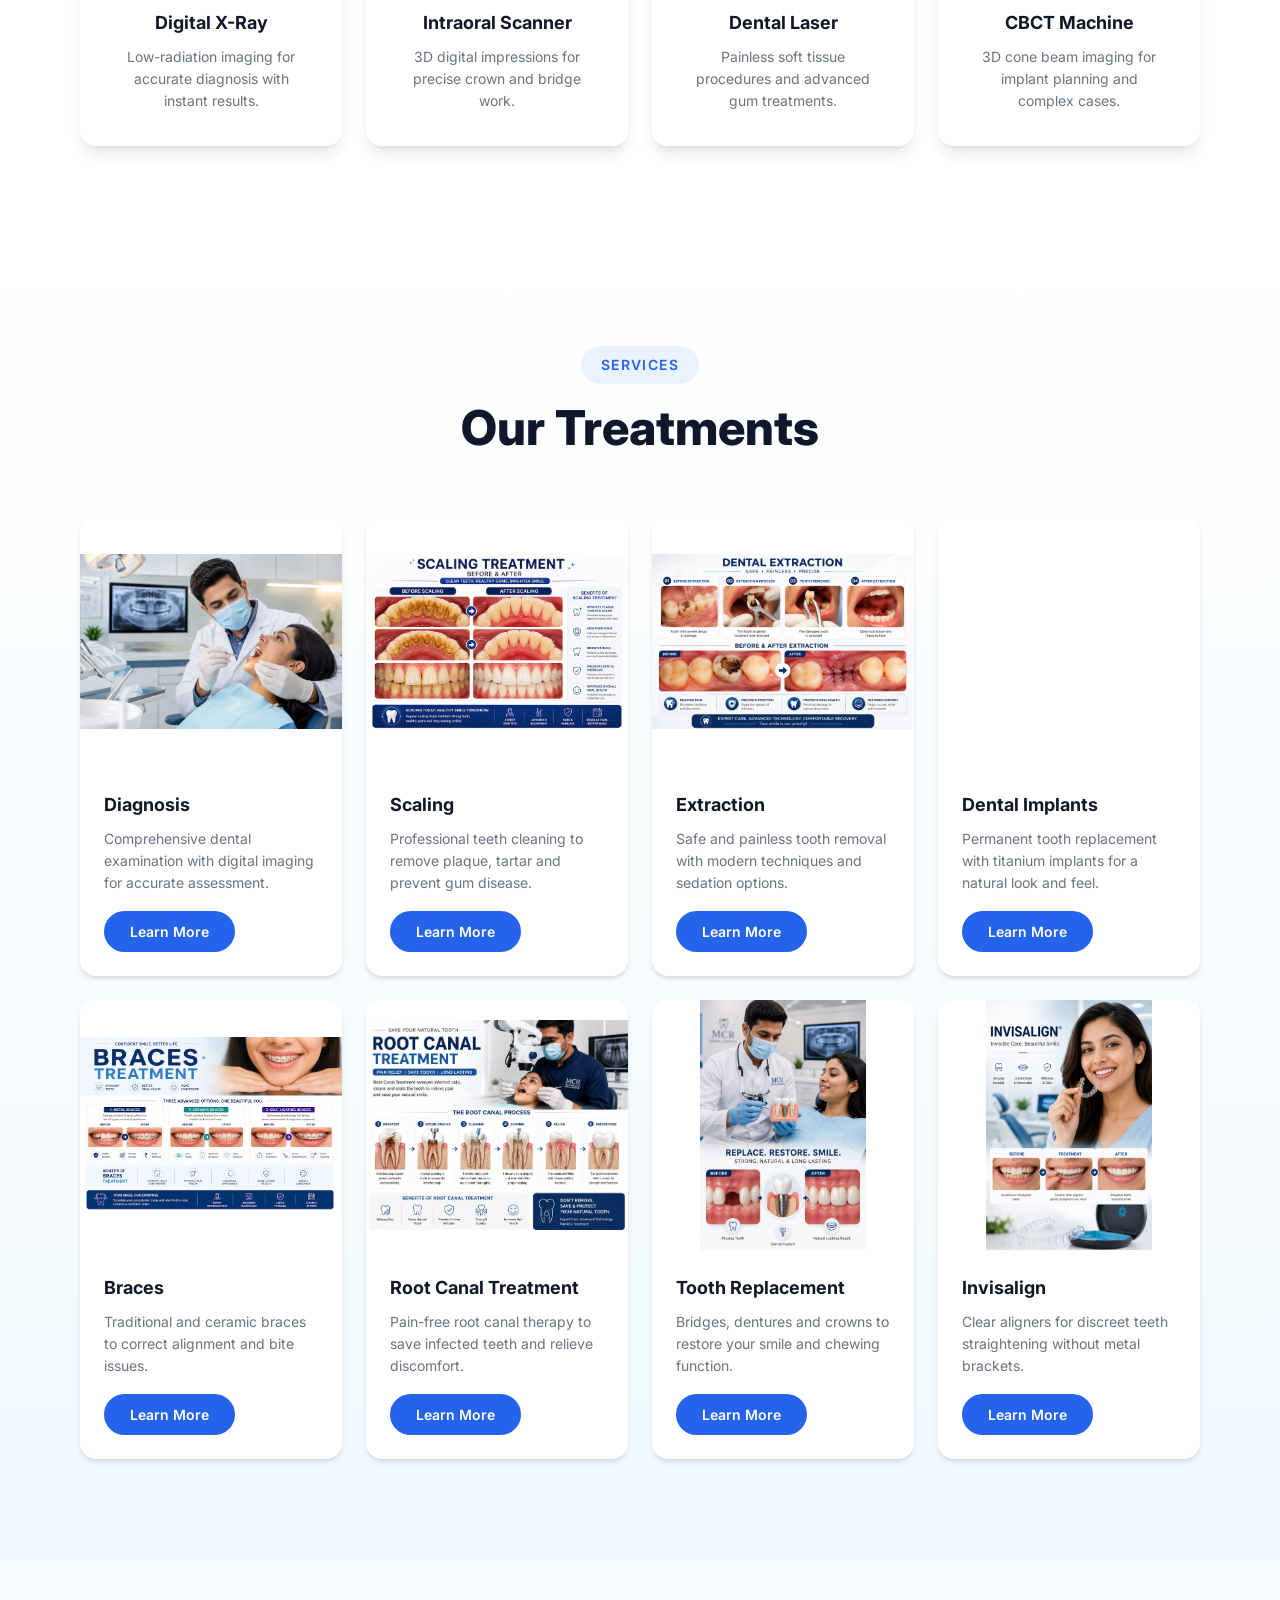
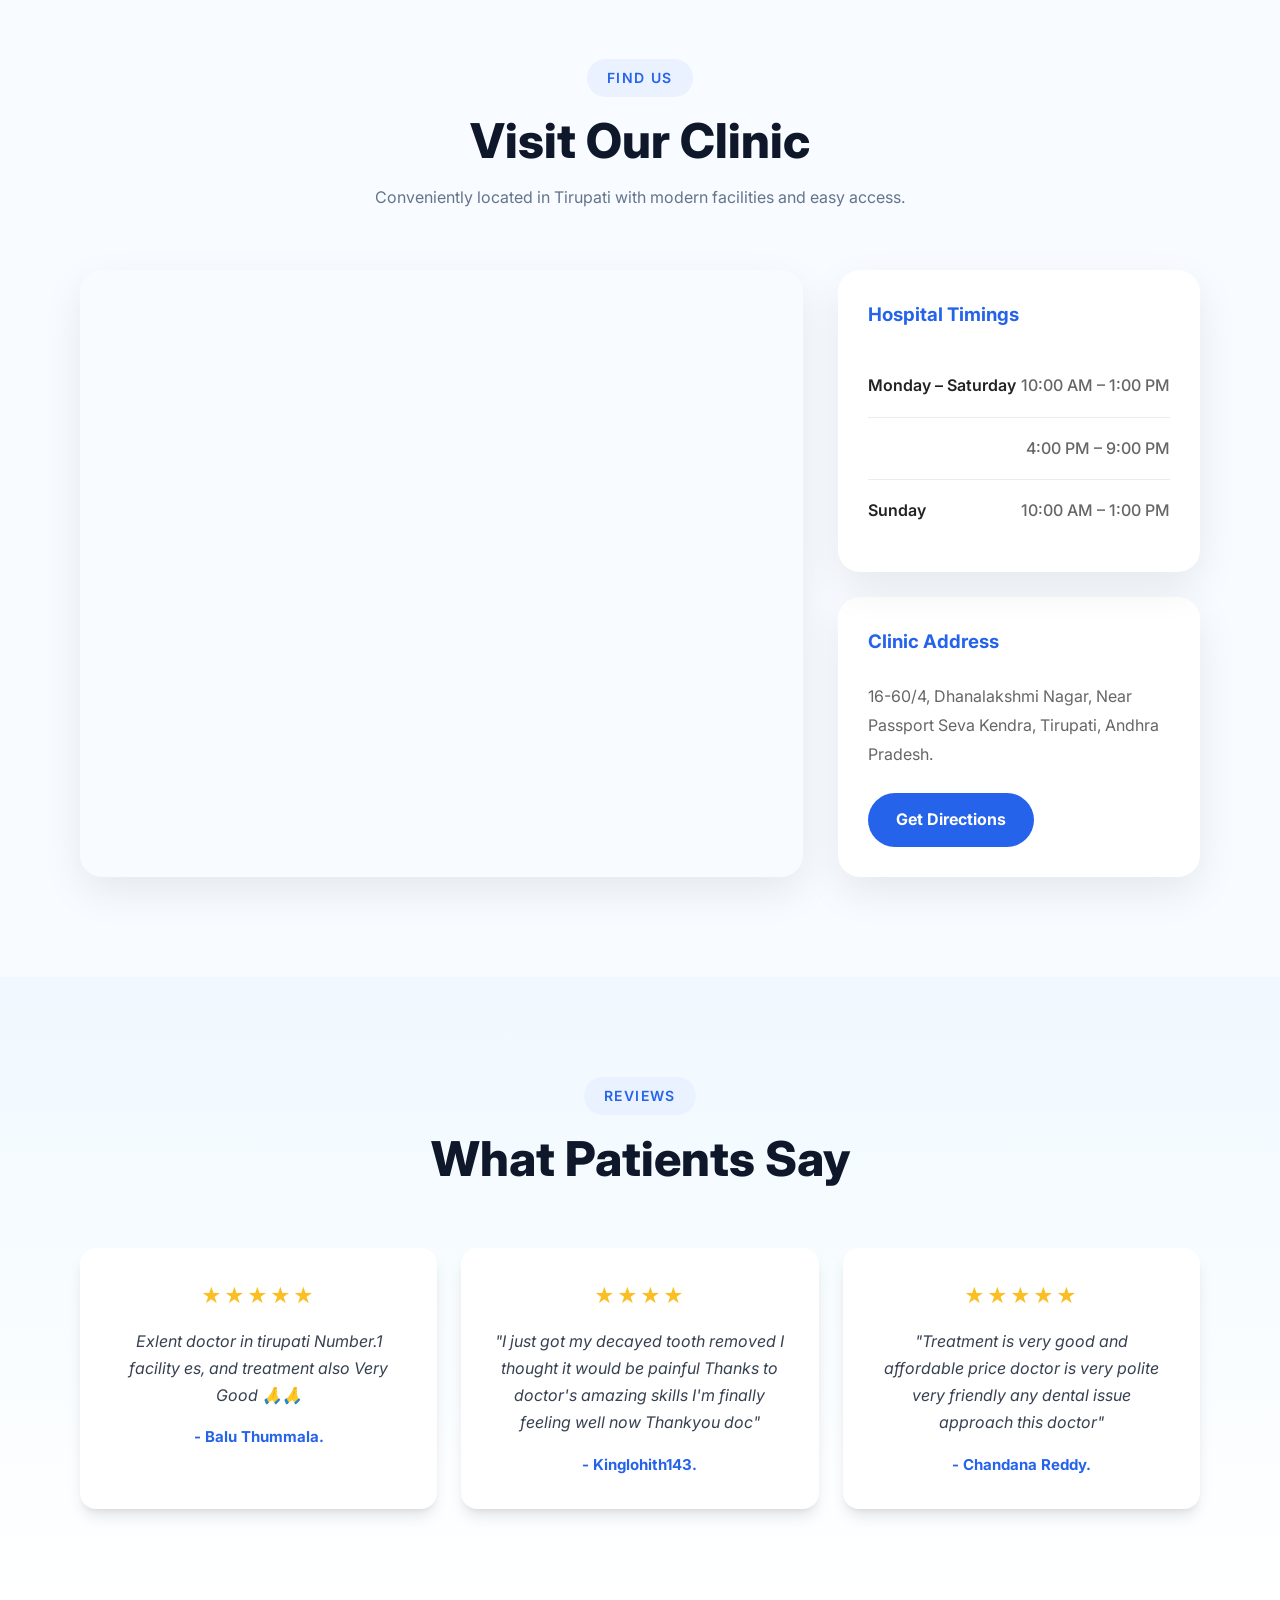
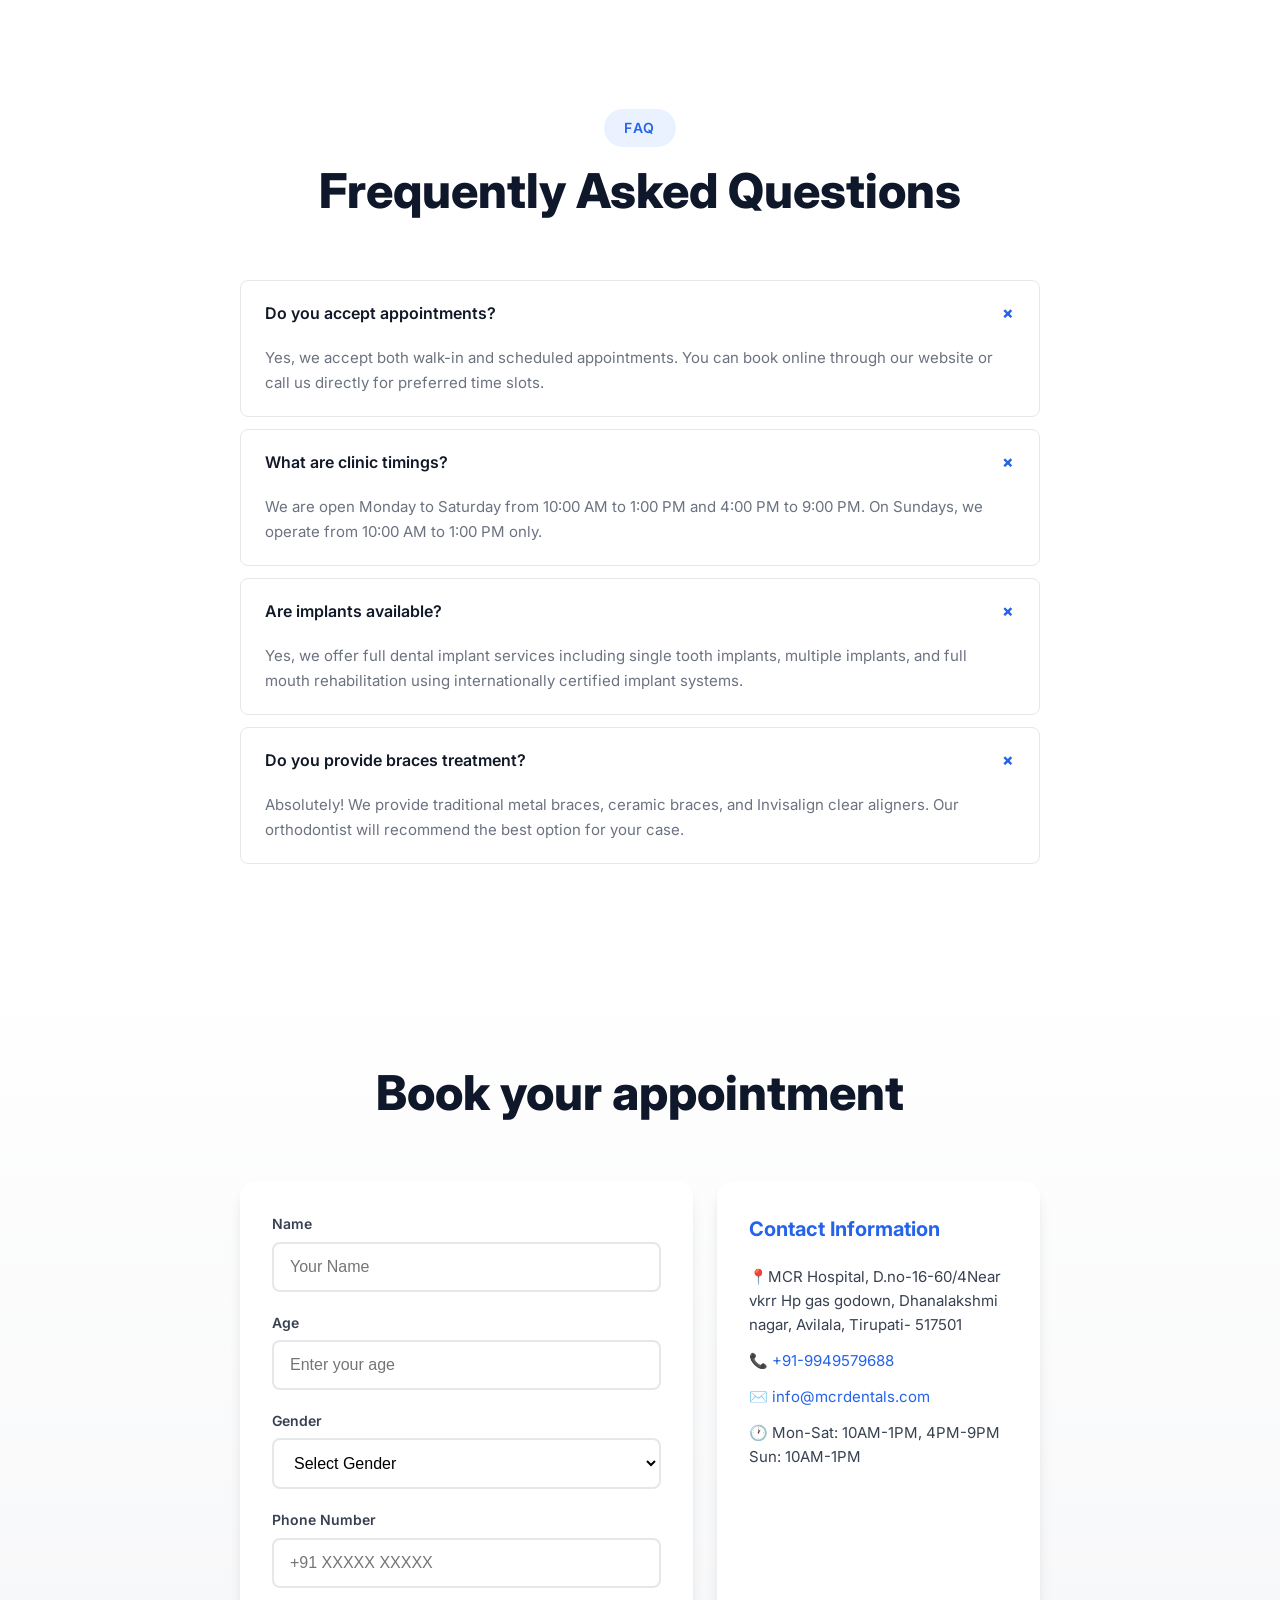
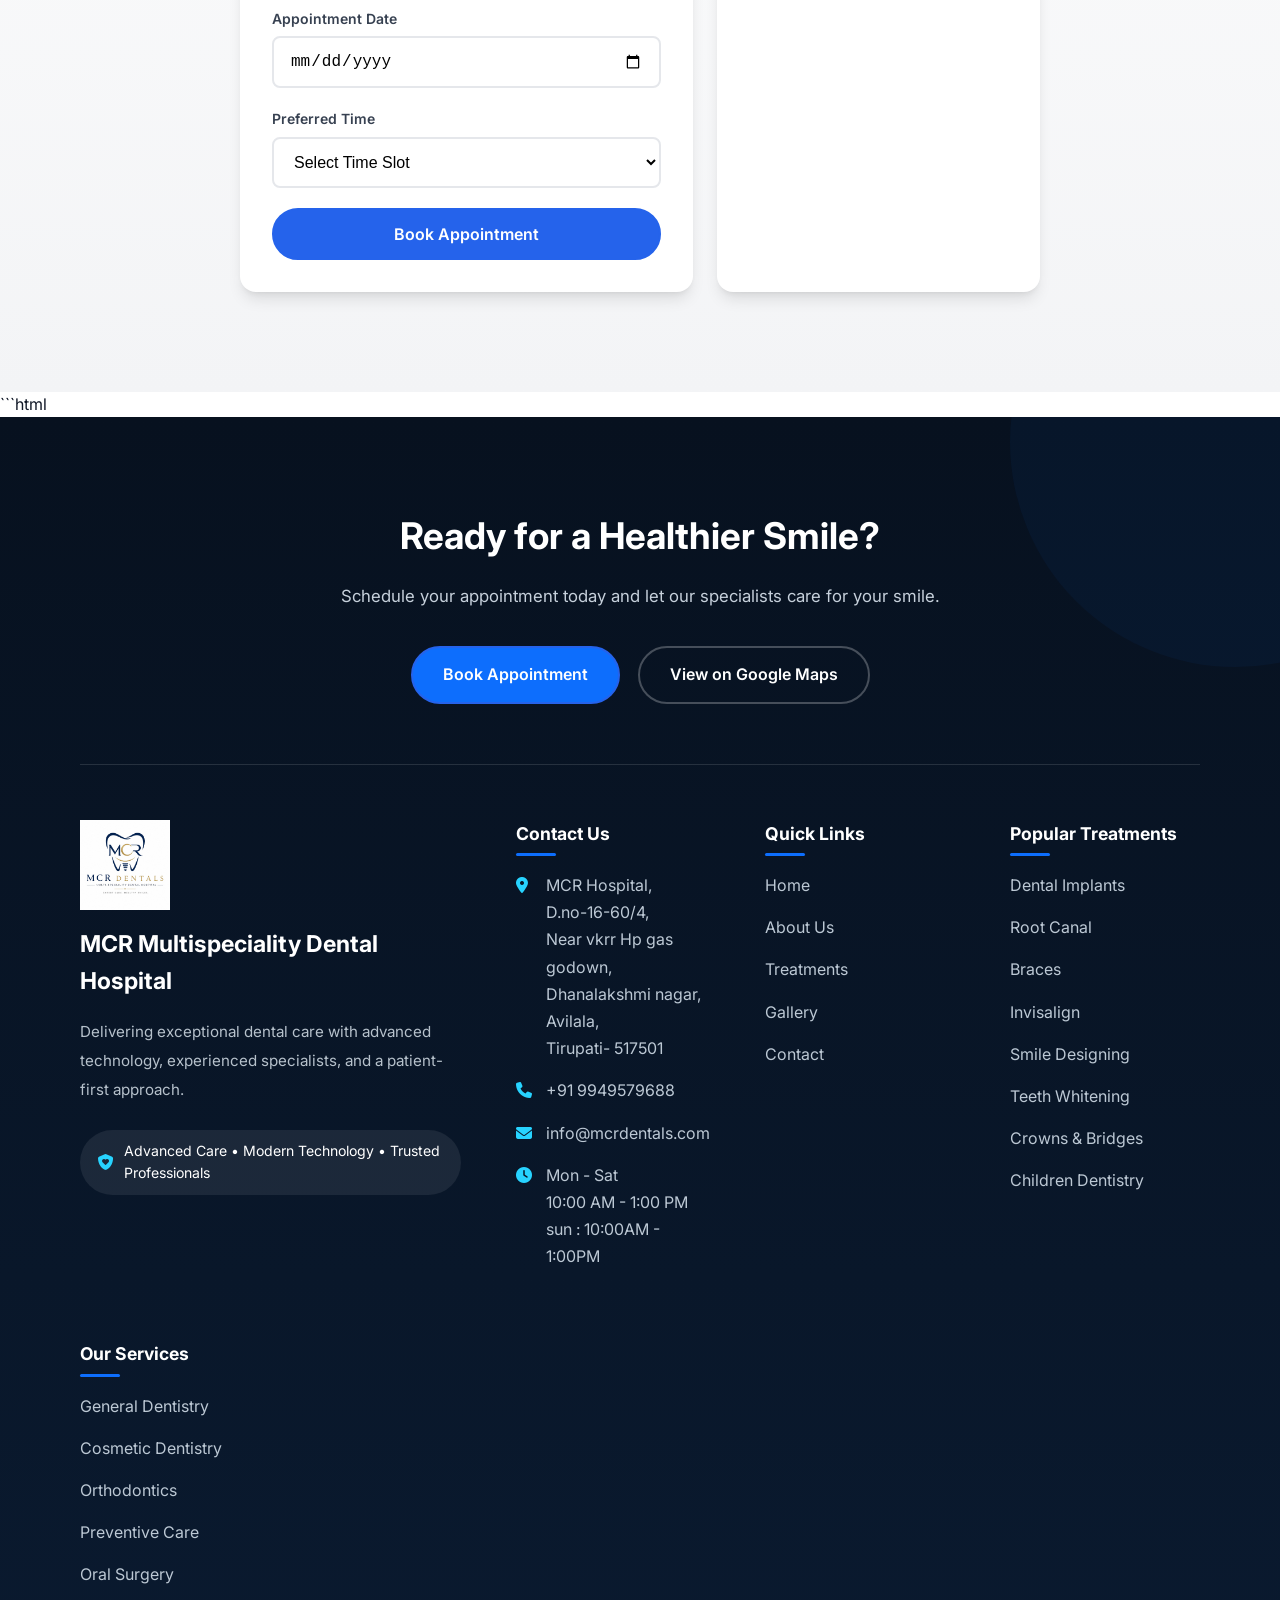
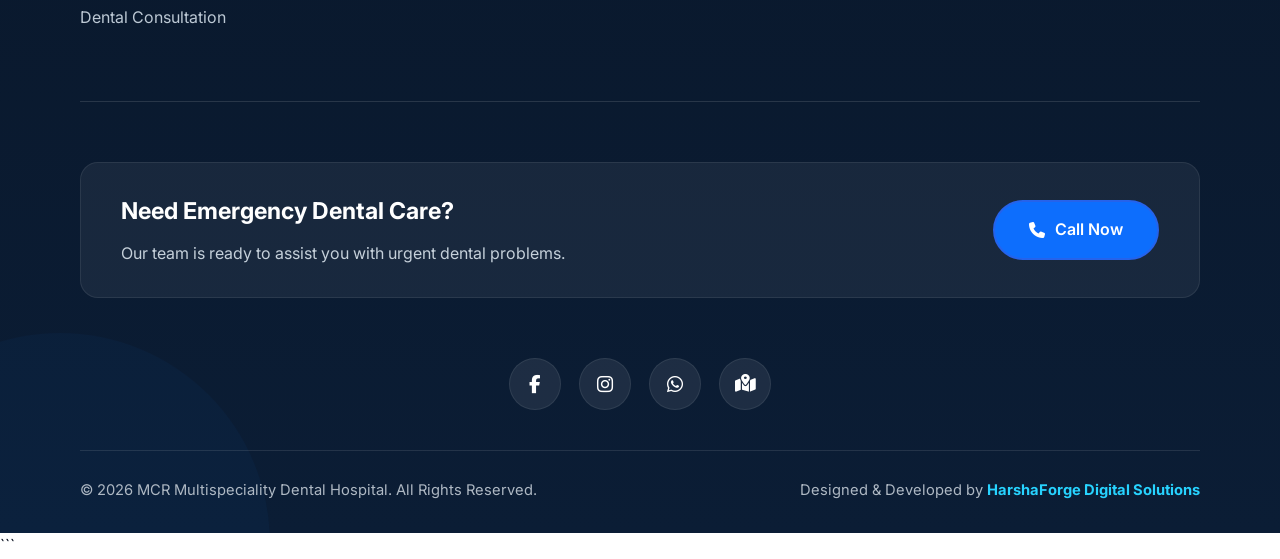
==== commit 6249278e: "Update index.html" ====
--- a/index.html
+++ b/index.html
@@ -263,7 +263,7 @@
                     </div>
                 </div>
                 <div class="treat-card">
-                    <img src="ChatGPT Image Jun 26, 2026, 03_19_16 PM.png" alt="Scaling" class="treat-img" loading="lazy">
+                    <img src="scaling.webp" alt="Scaling" class="treat-img" loading="lazy">
                     <div class="treat-body">
                         <h3>Scaling</h3>
                         <p>Professional teeth cleaning to remove plaque, tartar and prevent gum disease.</p>
@@ -299,7 +299,7 @@
                     </div>
                 </div>
                 <div class="treat-card">
-                    <img src="braces.png" alt="Braces" class="treat-img" loading="lazy">
+                    <img src="braces.webp" alt="Braces" class="treat-img" loading="lazy">
                     <div class="treat-body">
                         <h3>Braces</h3>
                         <p>Traditional and ceramic braces to correct alignment and bite issues.</p>
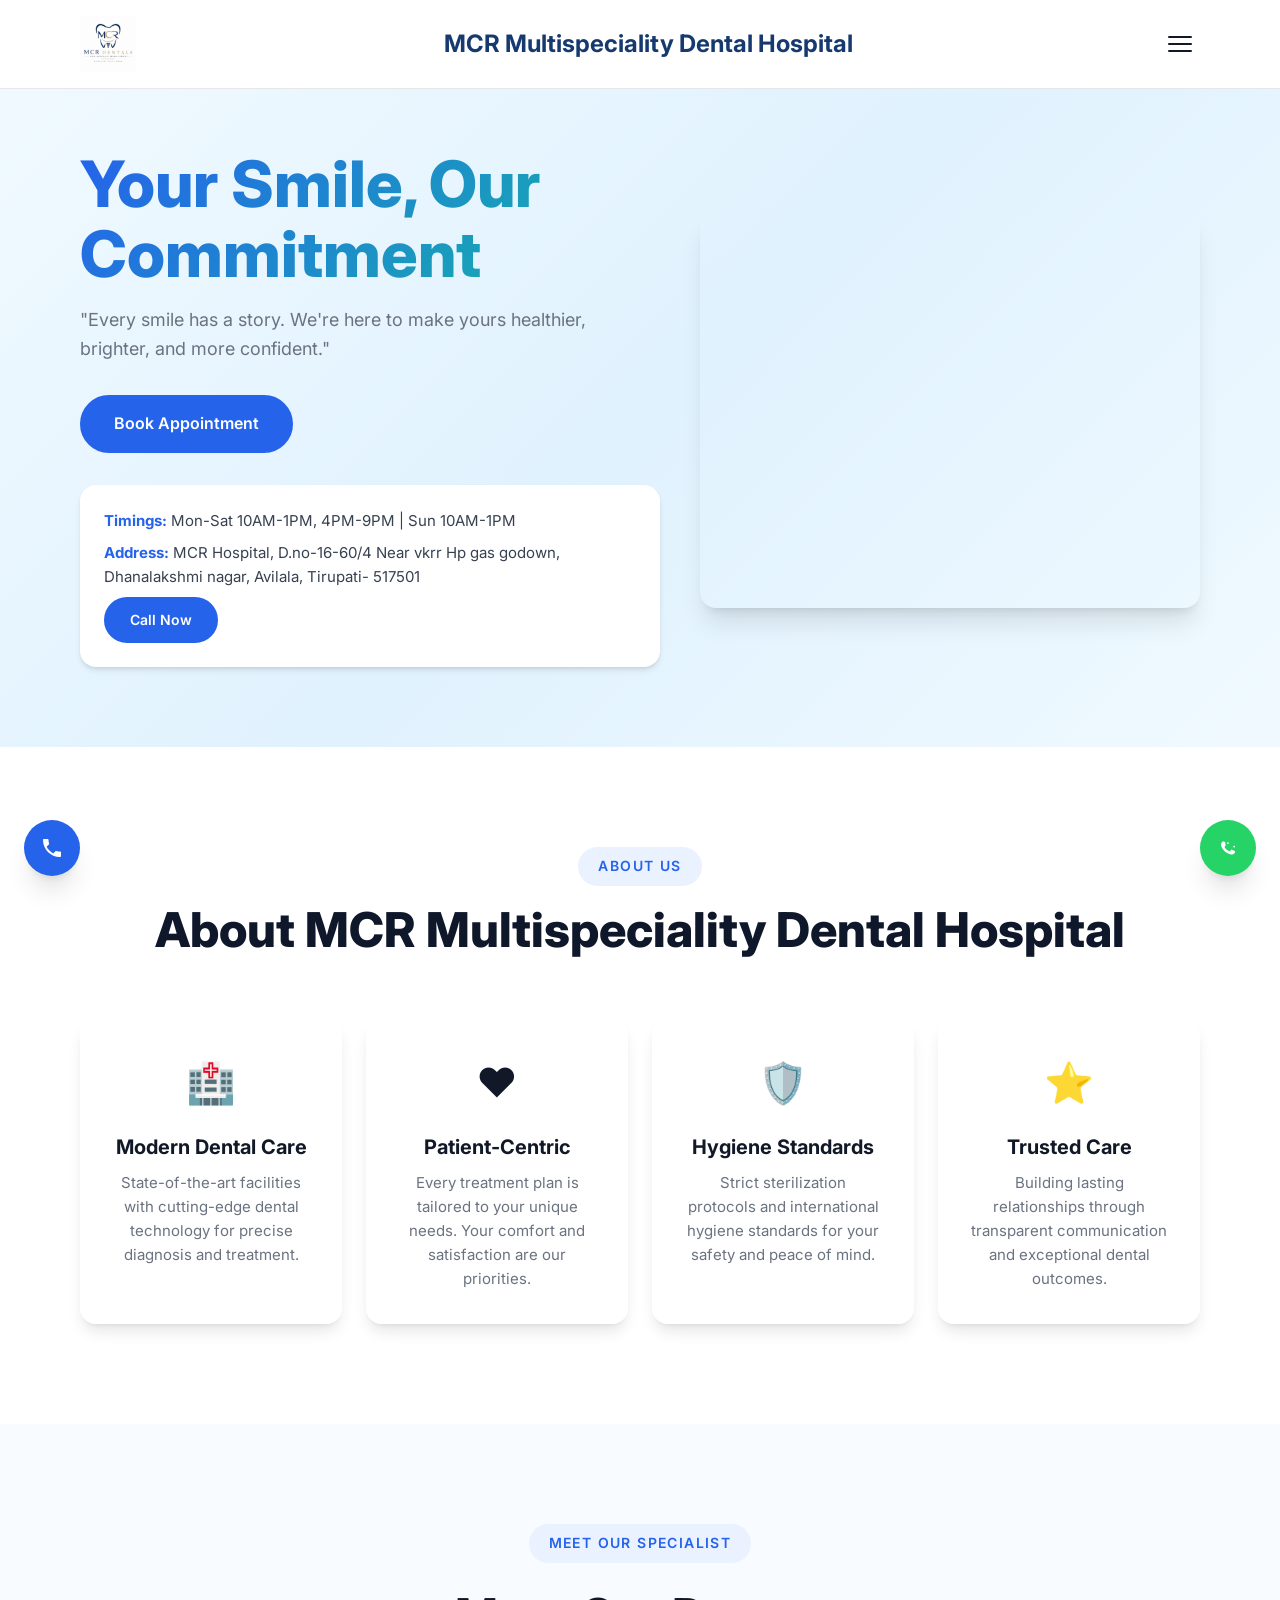
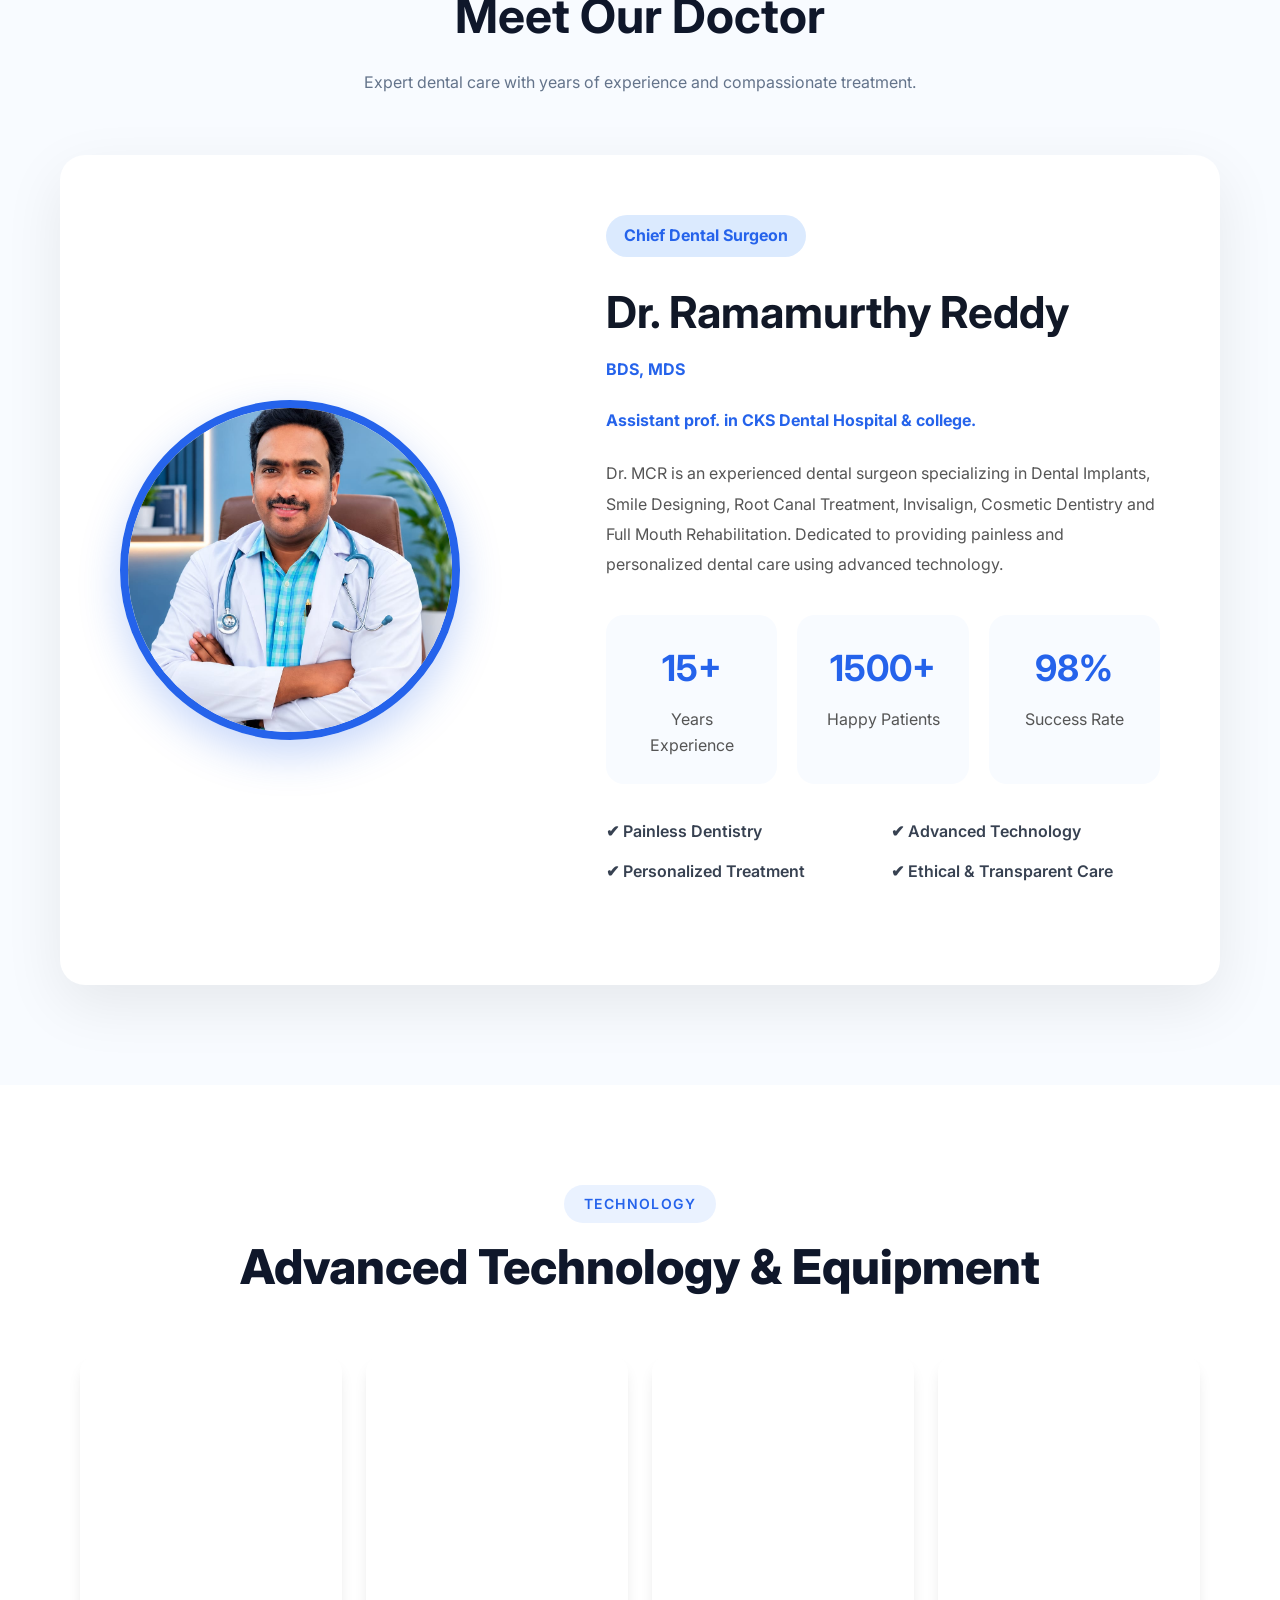
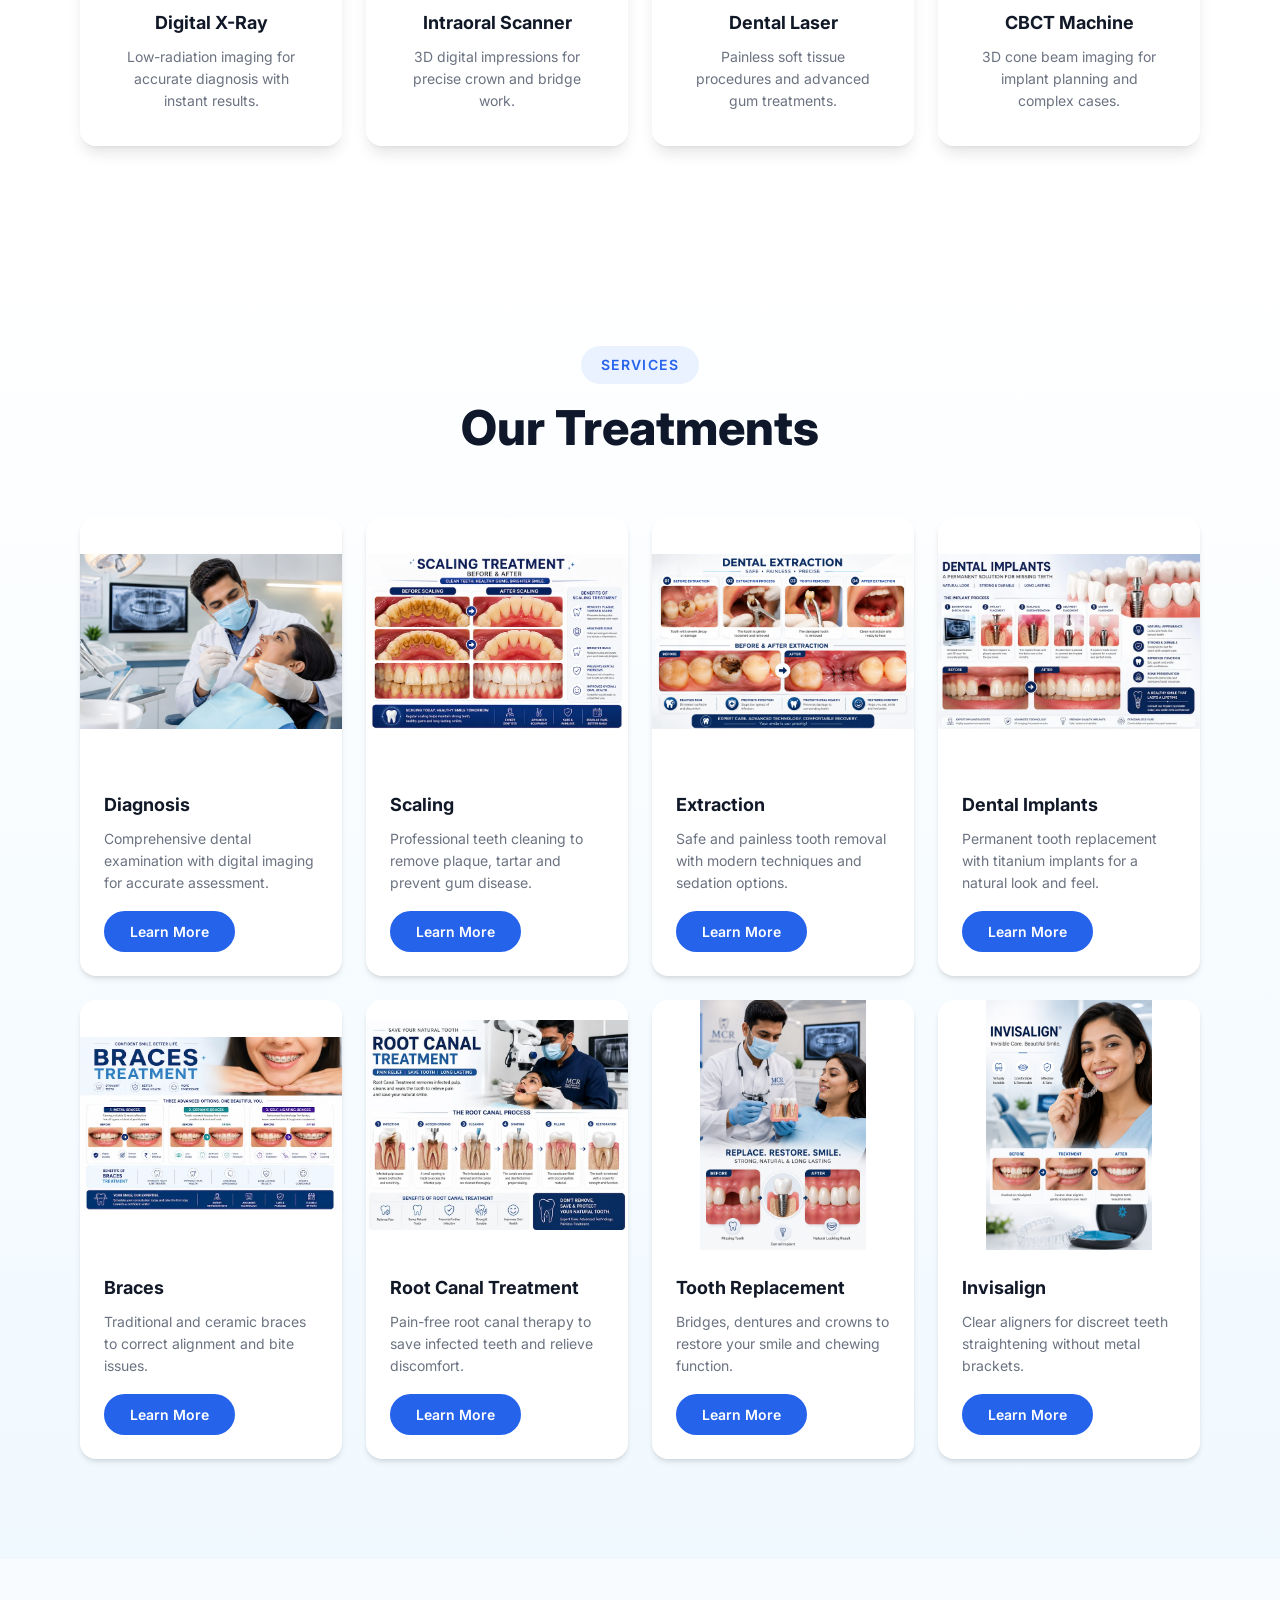
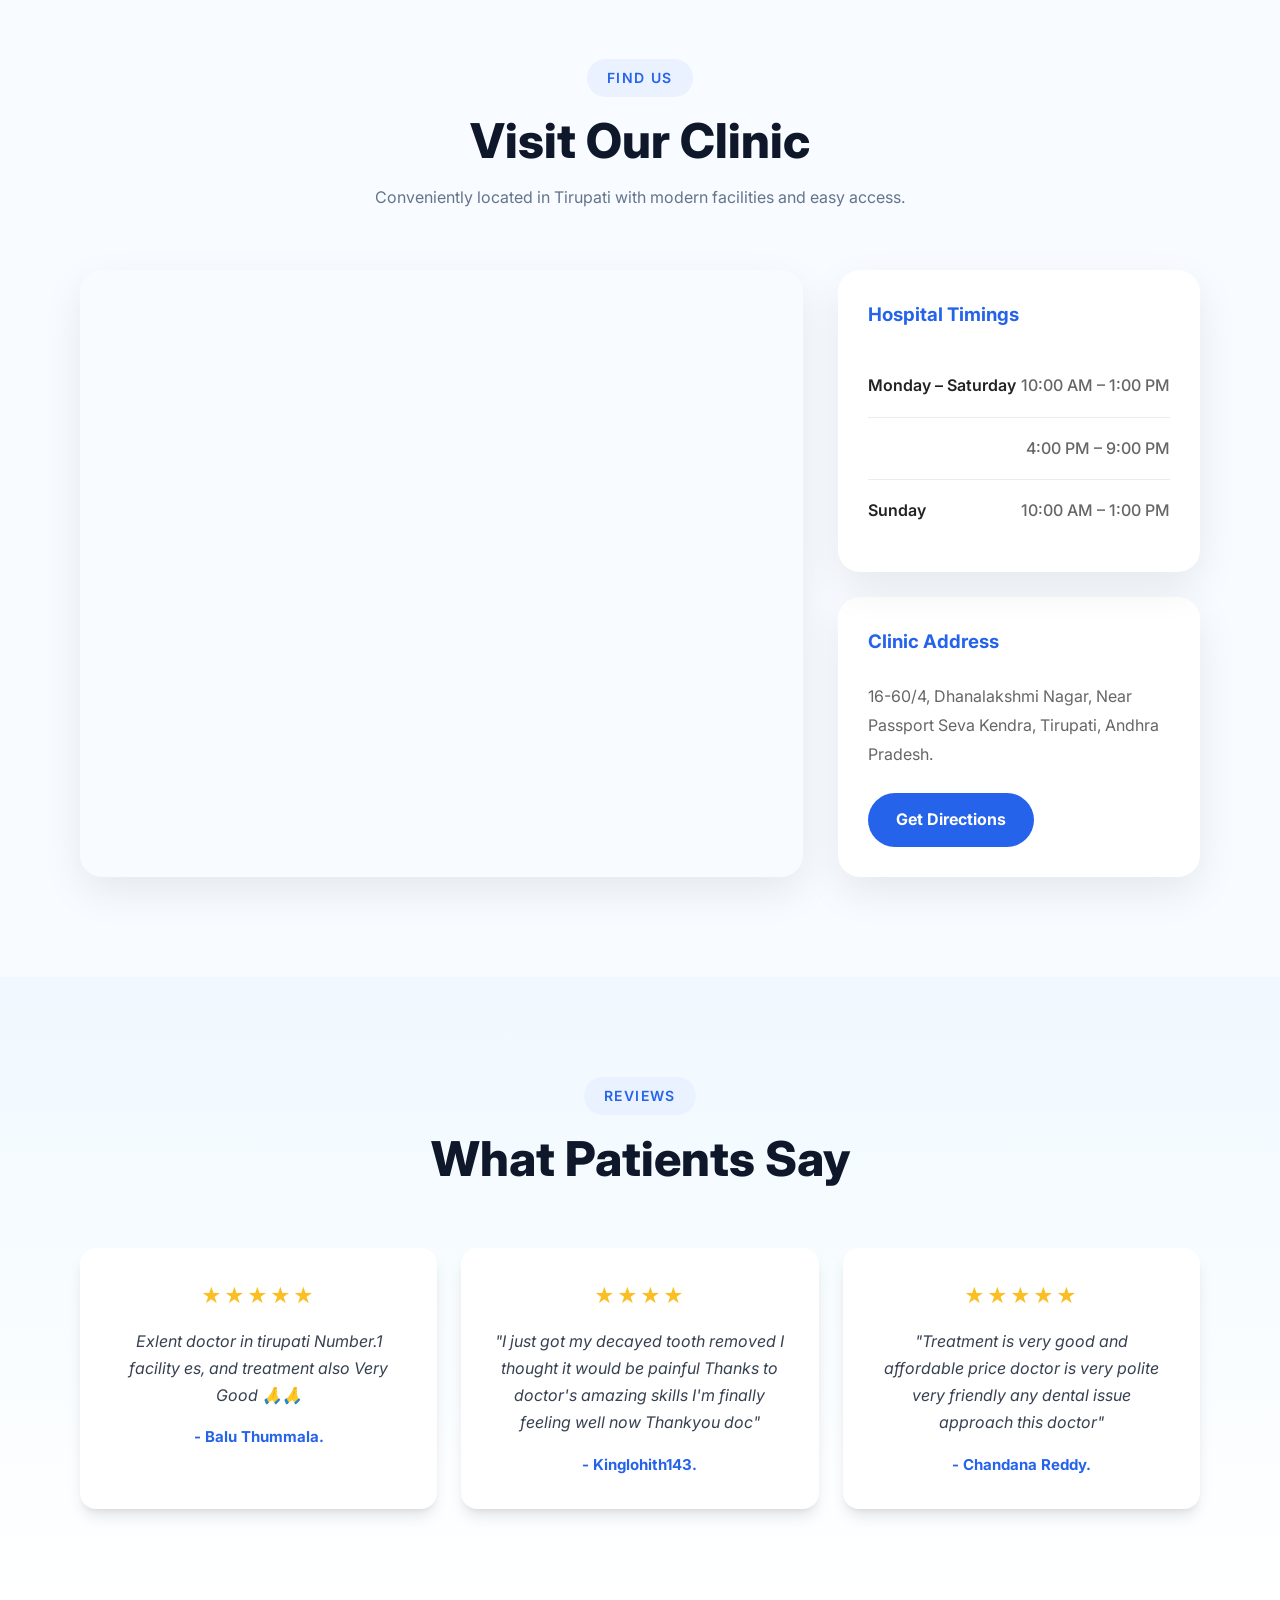
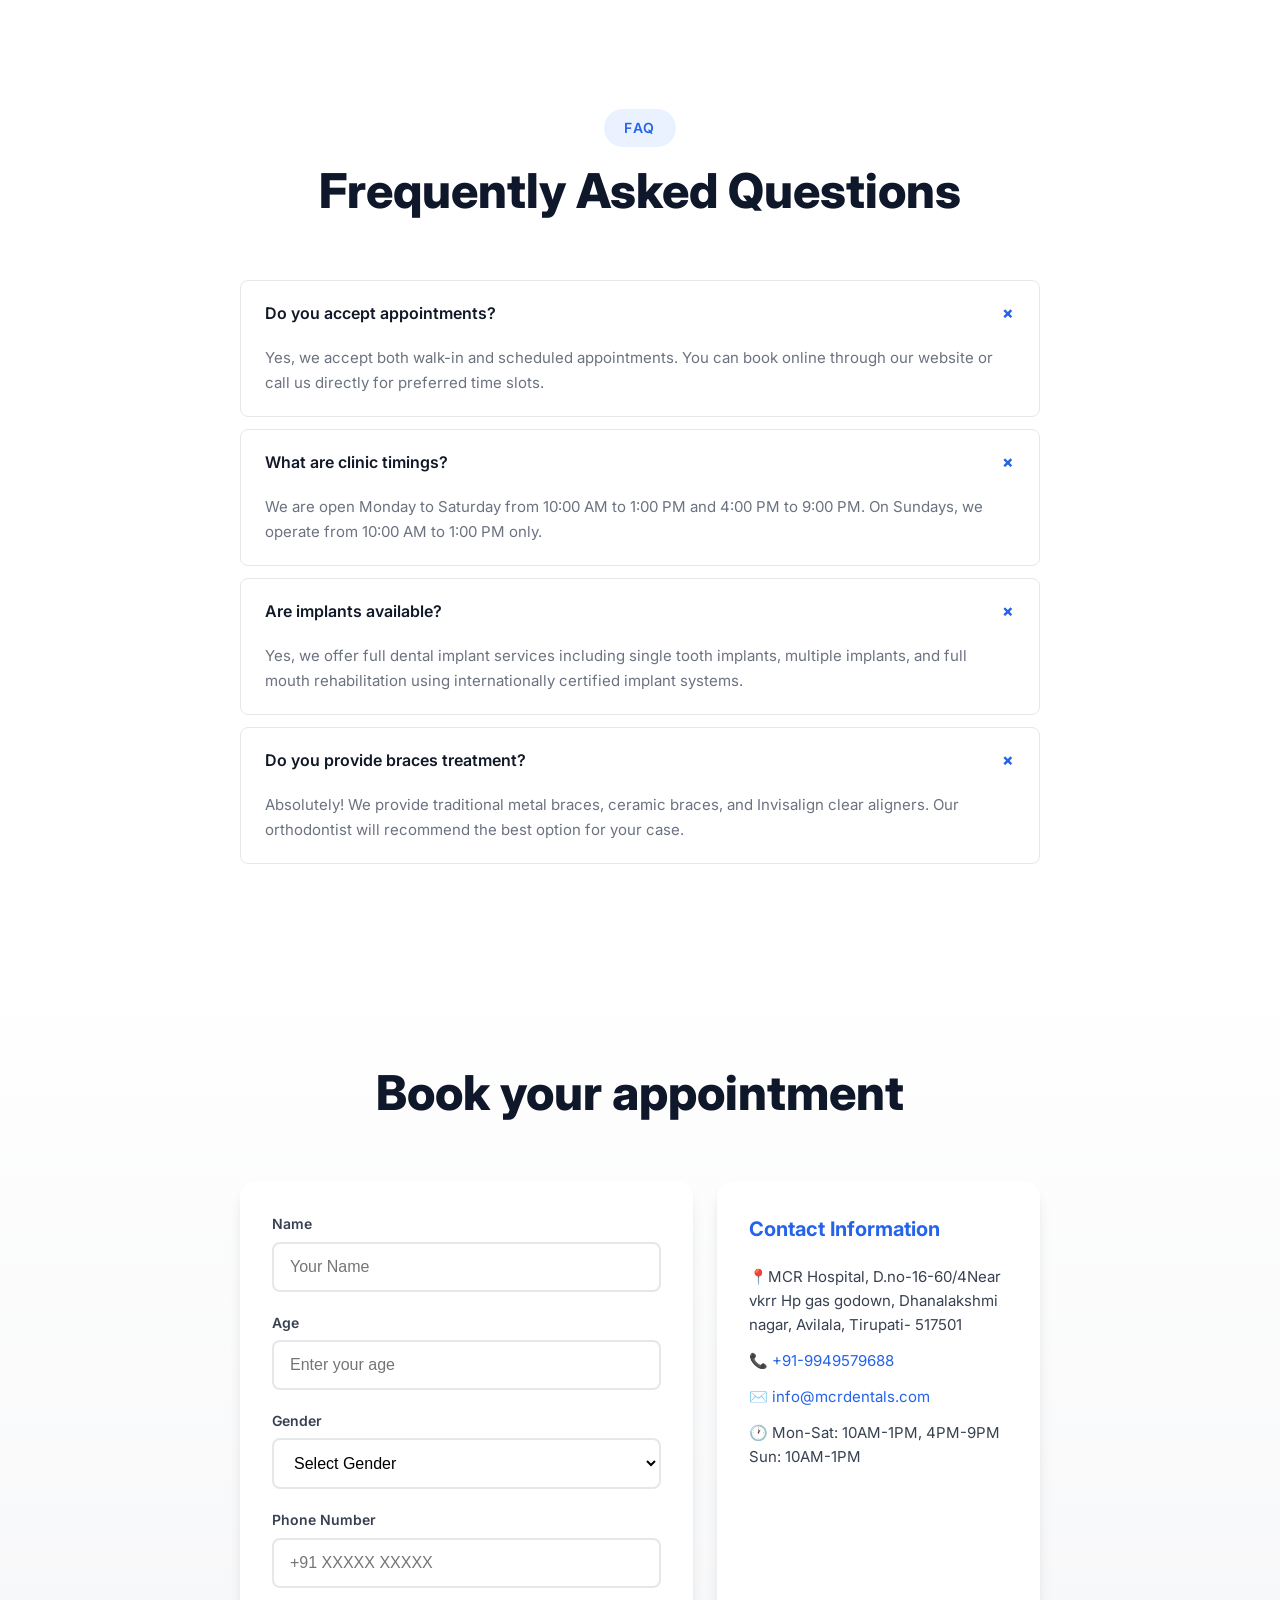
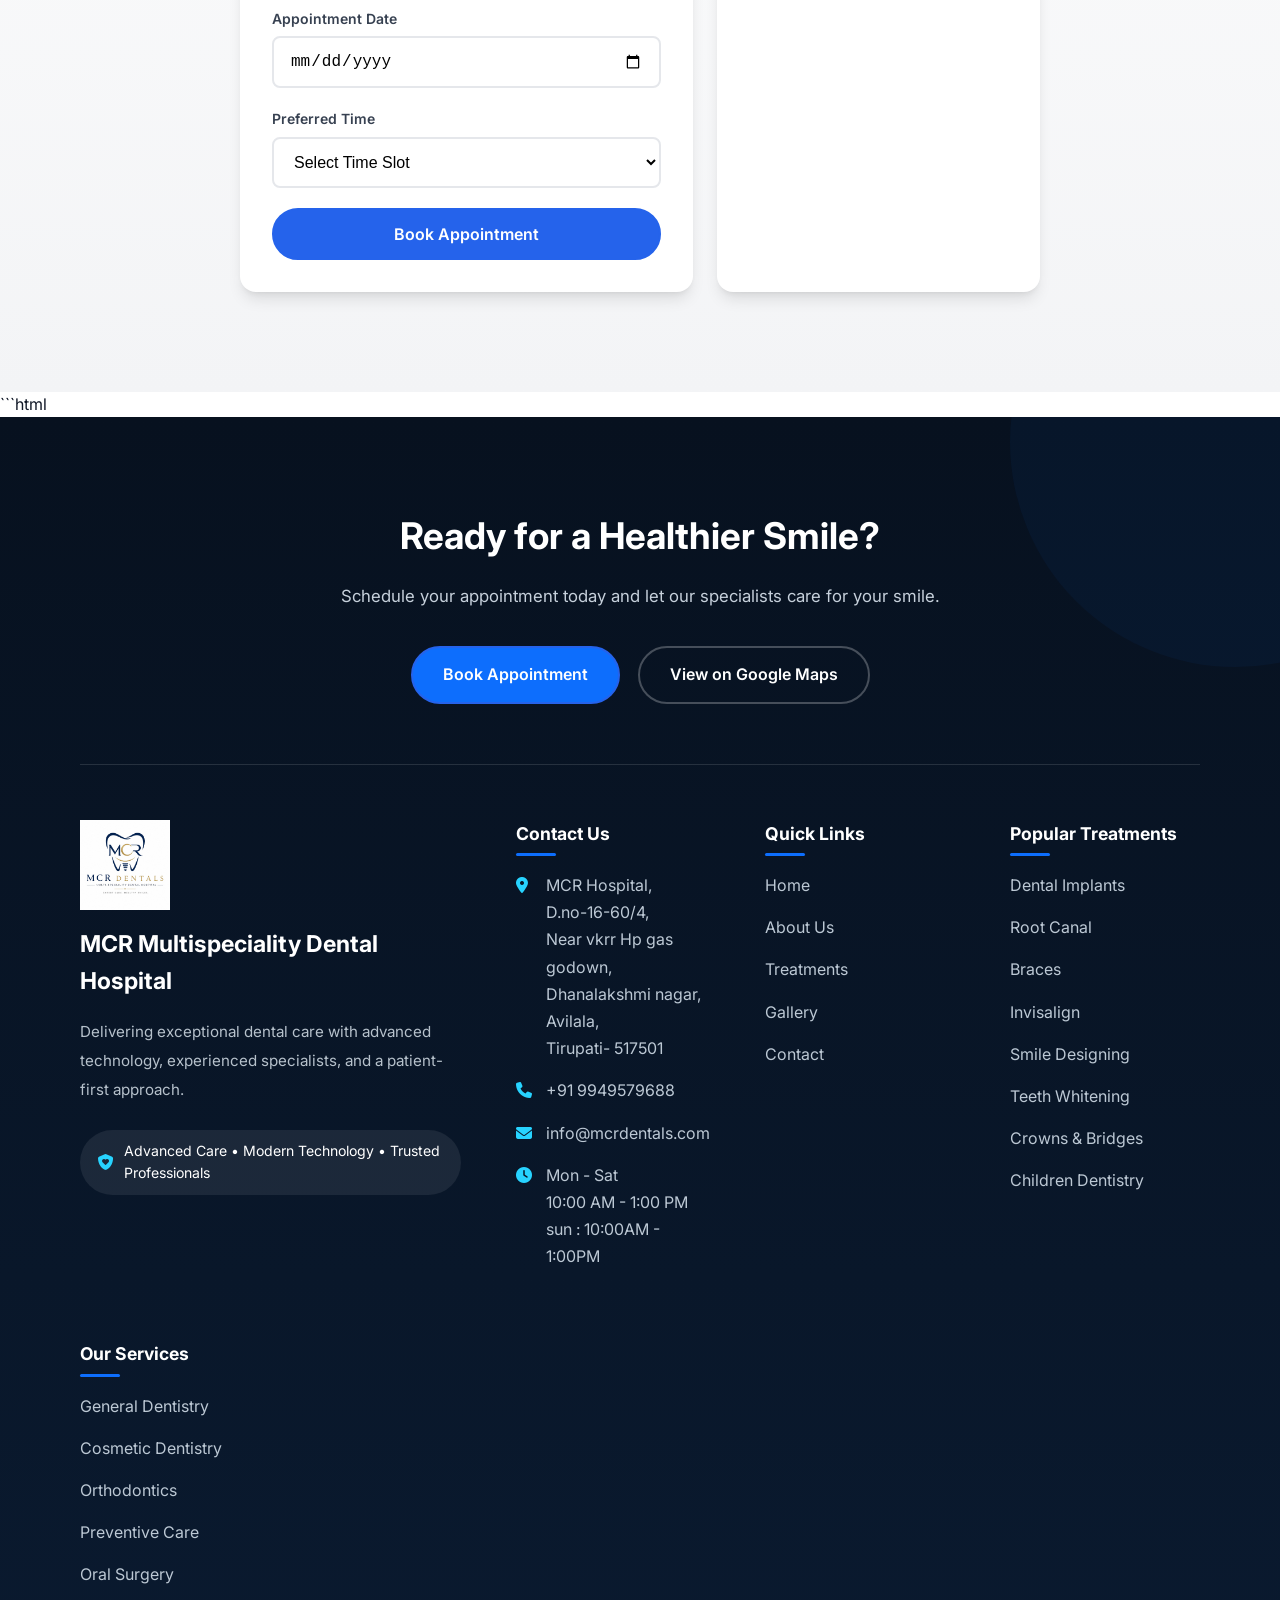
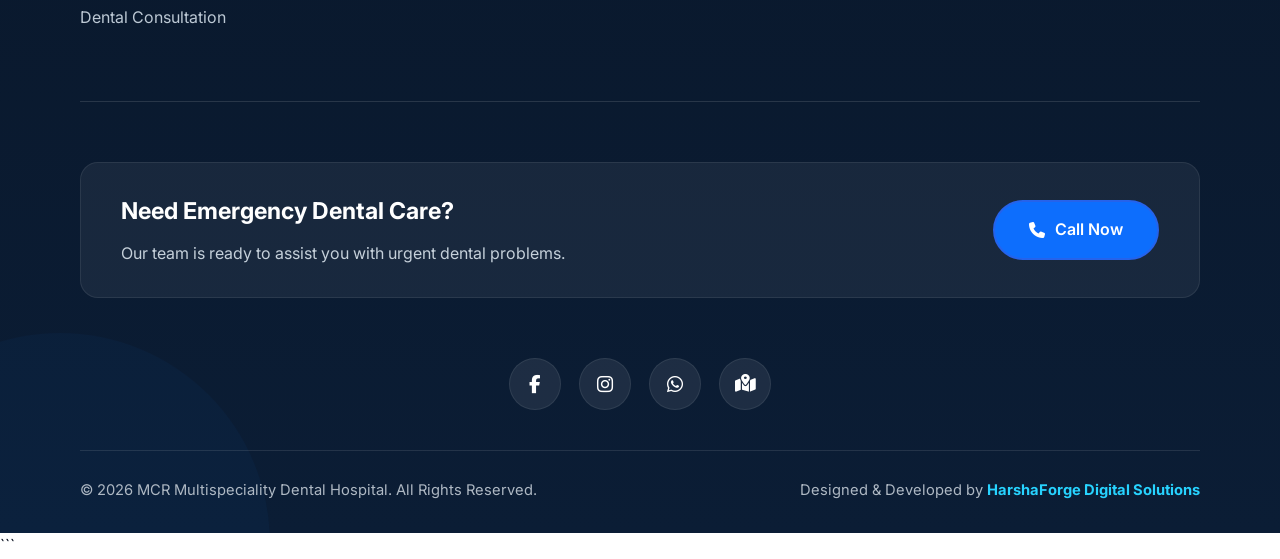
==== commit 4178f7a8: "Update index.html" ====
--- a/index.html
+++ b/index.html
@@ -287,7 +287,7 @@
                     </div>
                 </div>
                 <div class="treat-card">
-                    <img src="Dental_Implants_High_Resolution.png" alt="Dental Implants" class="treat-img" loading="lazy">
+                    <img src="implants.webp" alt="Dental Implants" class="treat-img" loading="lazy">
                     <div class="treat-body">
                         <h3>Dental Implants</h3>
                         <p>Permanent tooth replacement with titanium implants for a natural look and feel.</p>
@@ -311,7 +311,7 @@
                     </div>
                 </div>
                 <div class="treat-card">
-                    <img src="MCR_Root_Canal_Treatment_Poster.png" alt="Root Canal" class="treat-img" loading="lazy">
+                    <img src="rootCanal.webp" alt="Root Canal" class="treat-img" loading="lazy">
                     <div class="treat-body">
                         <h3>Root Canal Treatment</h3>
                         <p>Pain-free root canal therapy to save infected teeth and relieve discomfort.</p>
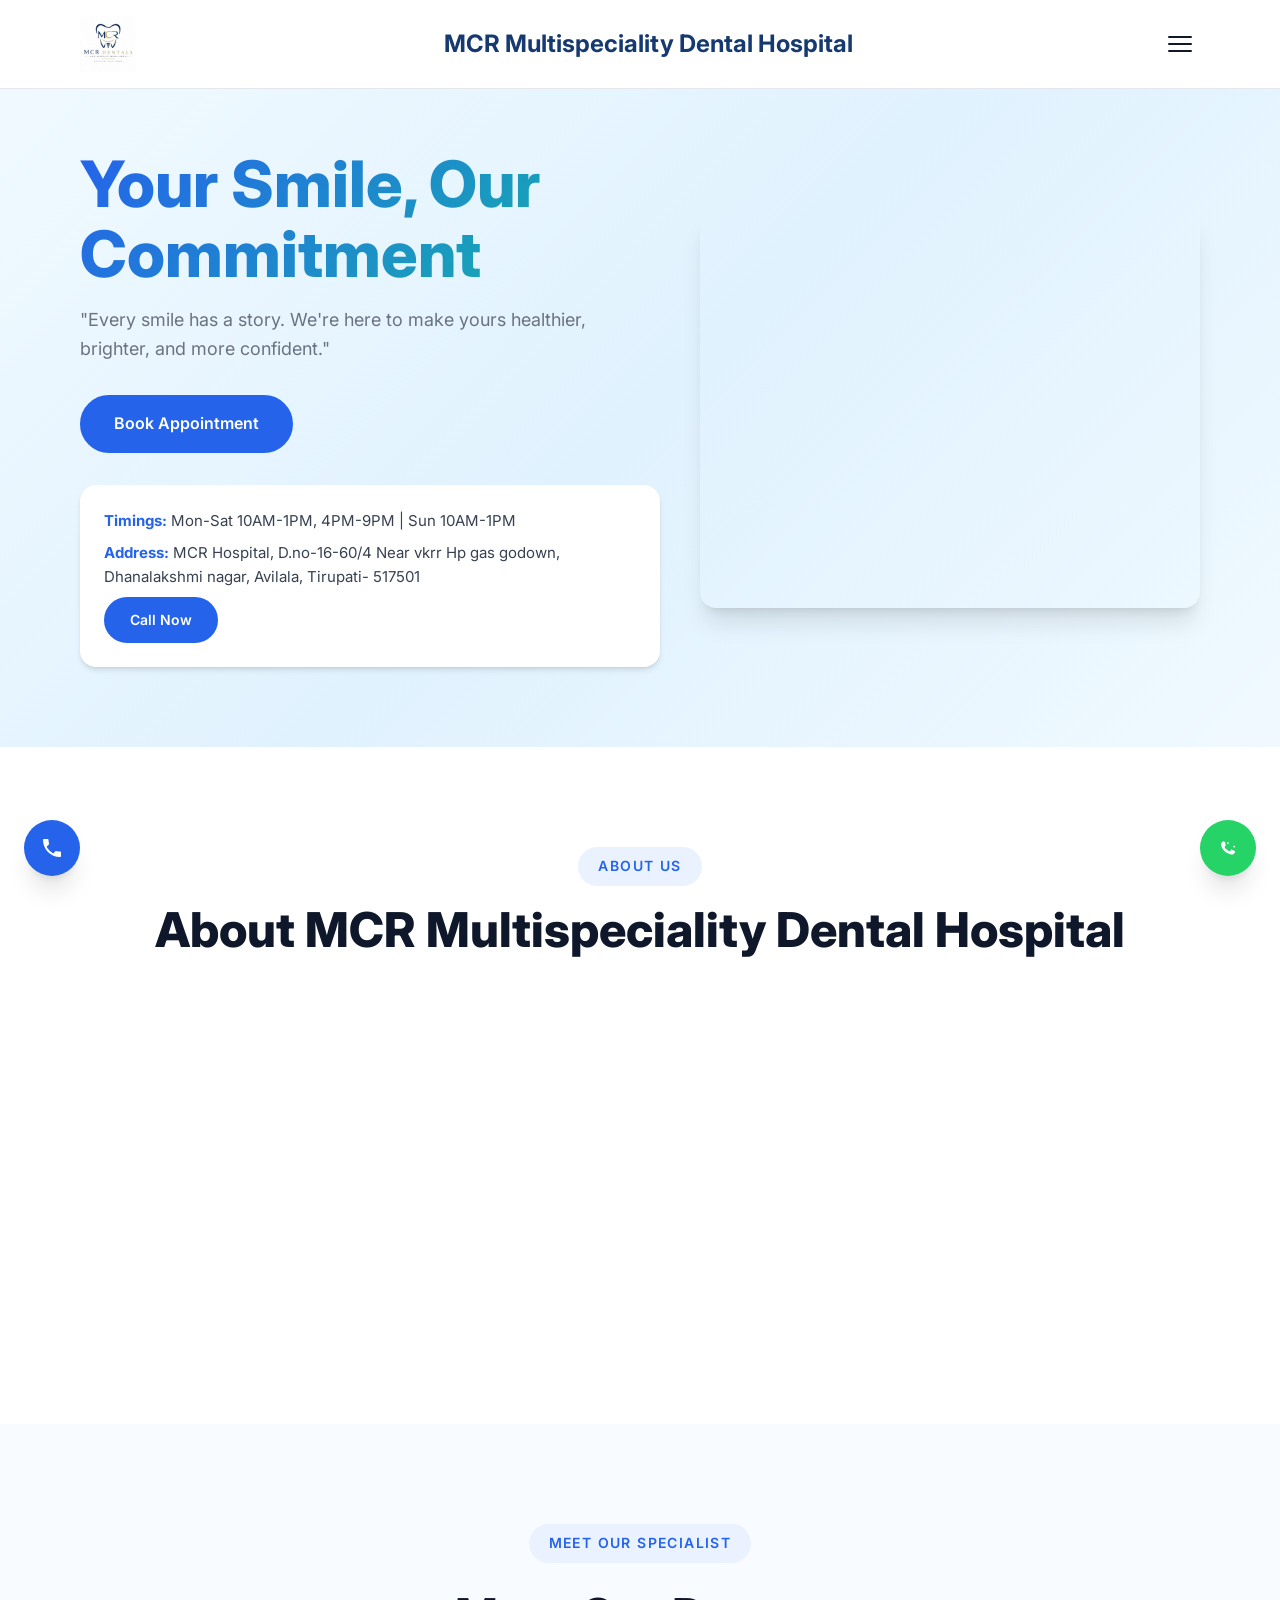
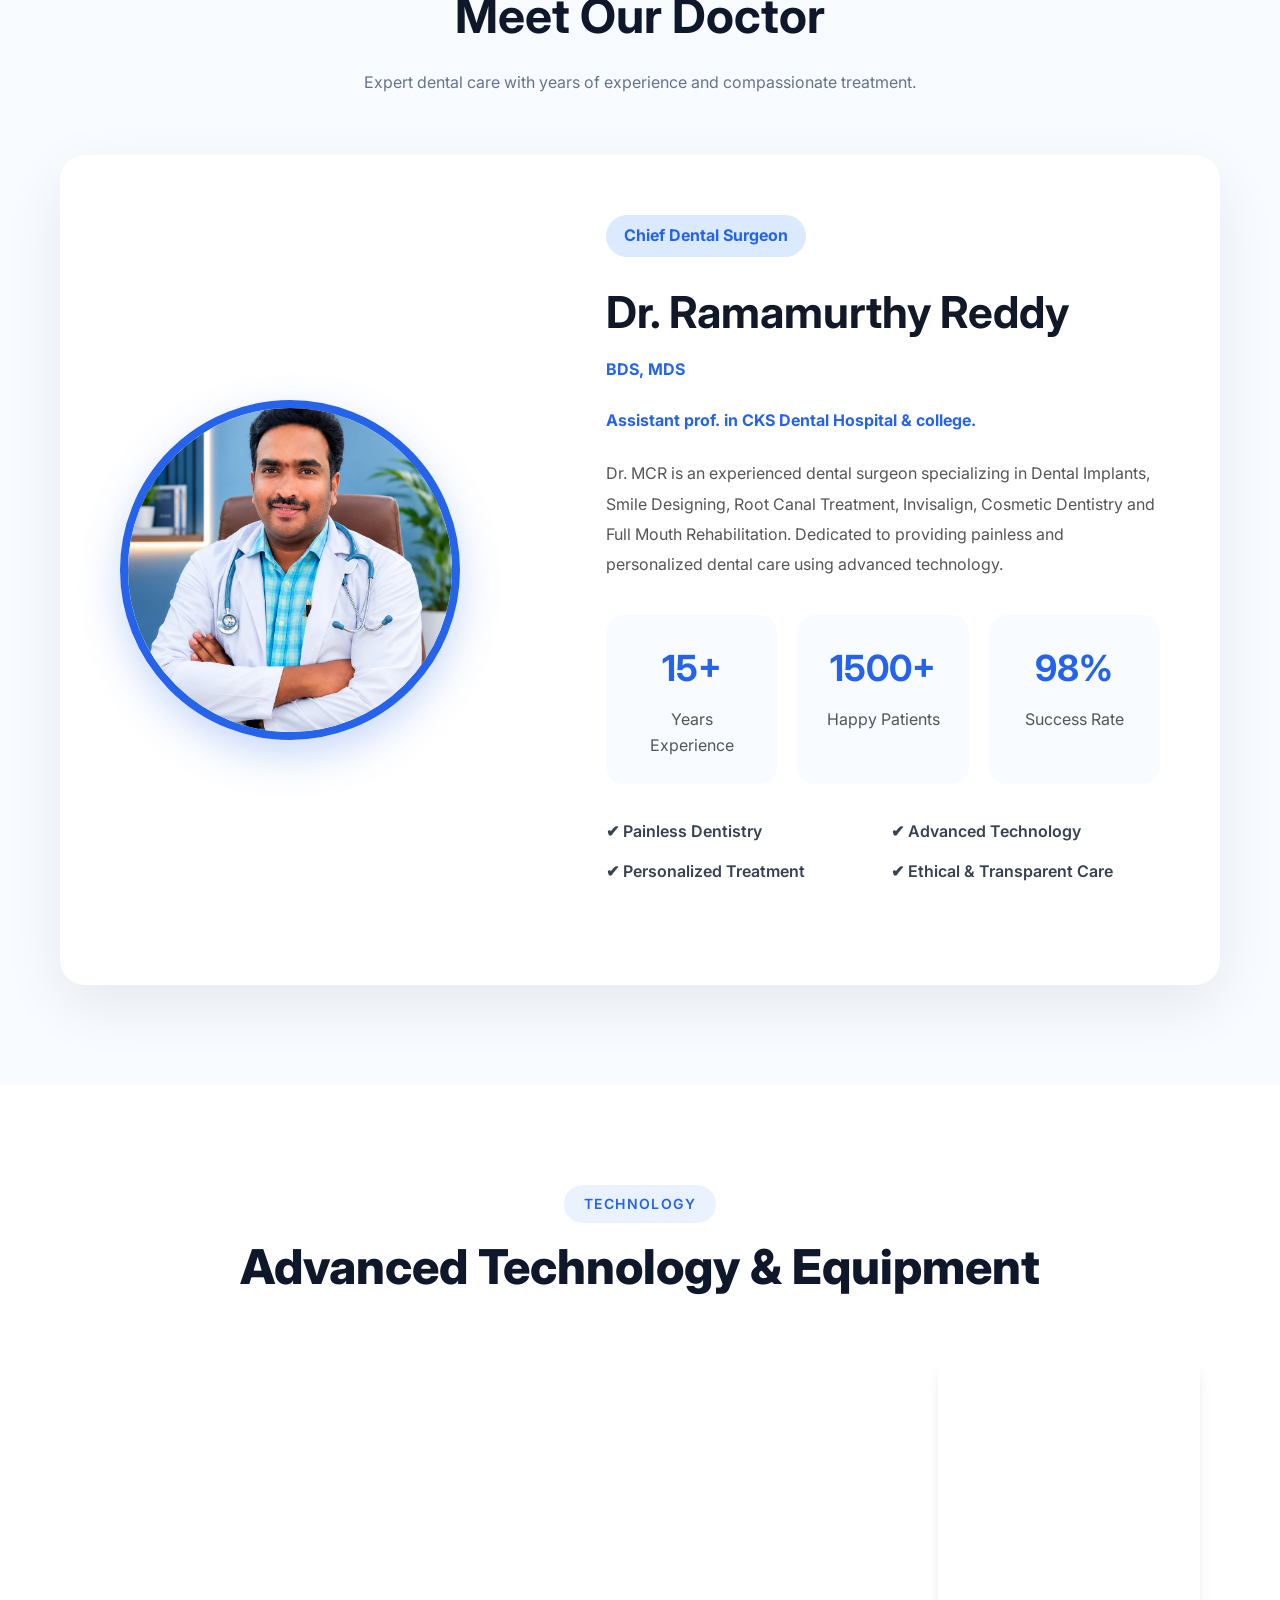
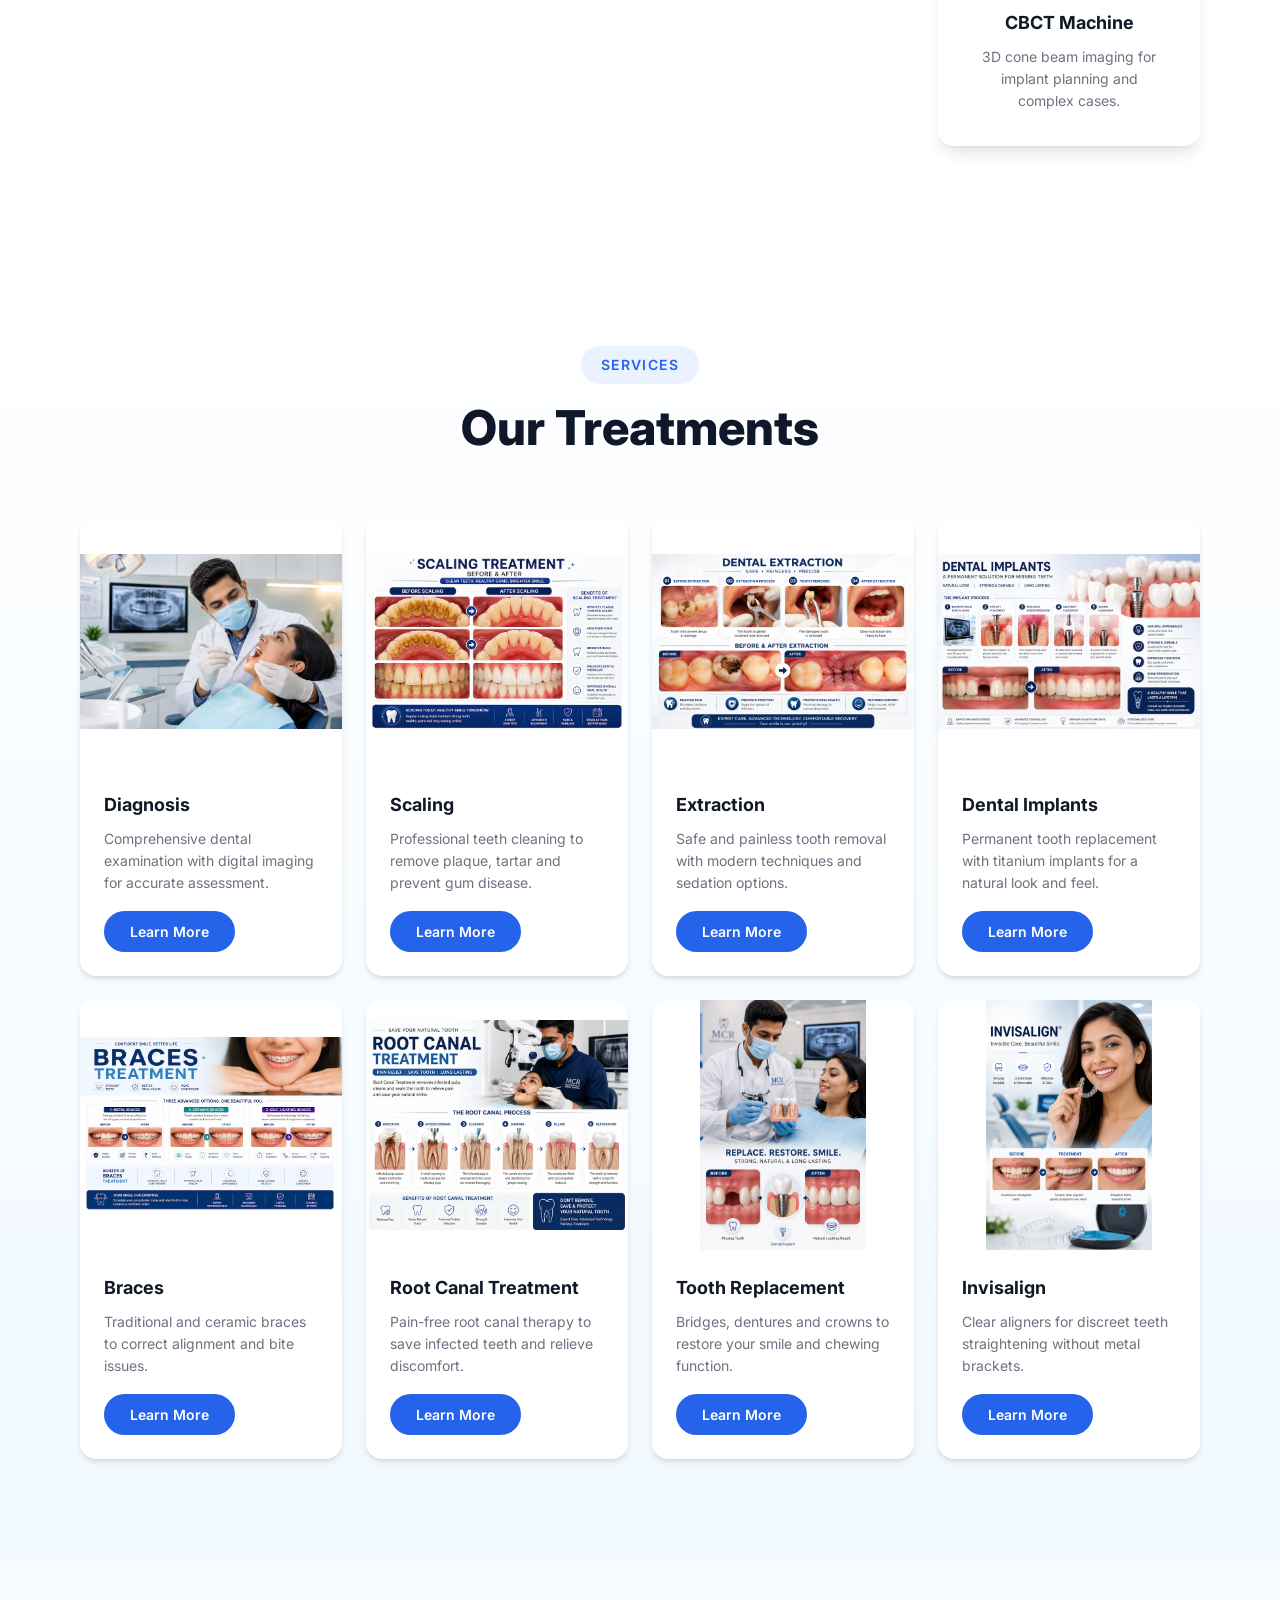
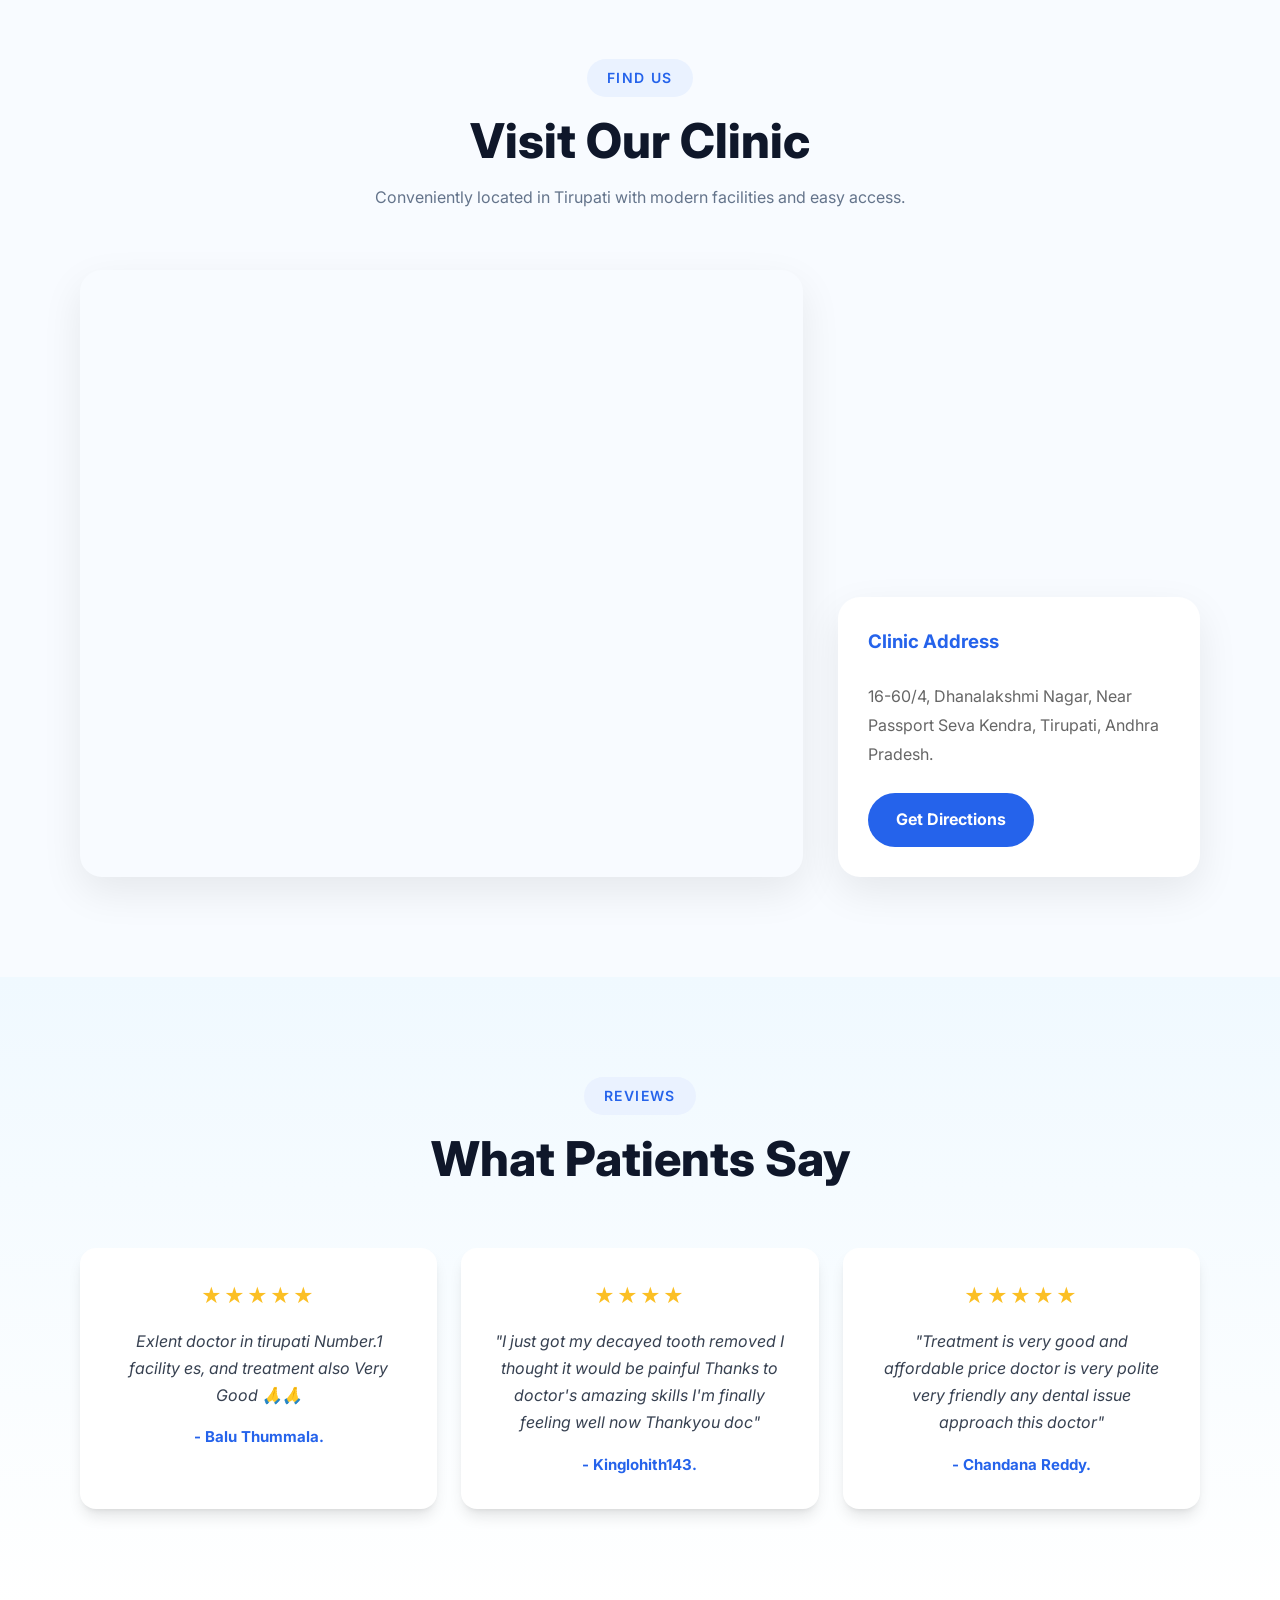
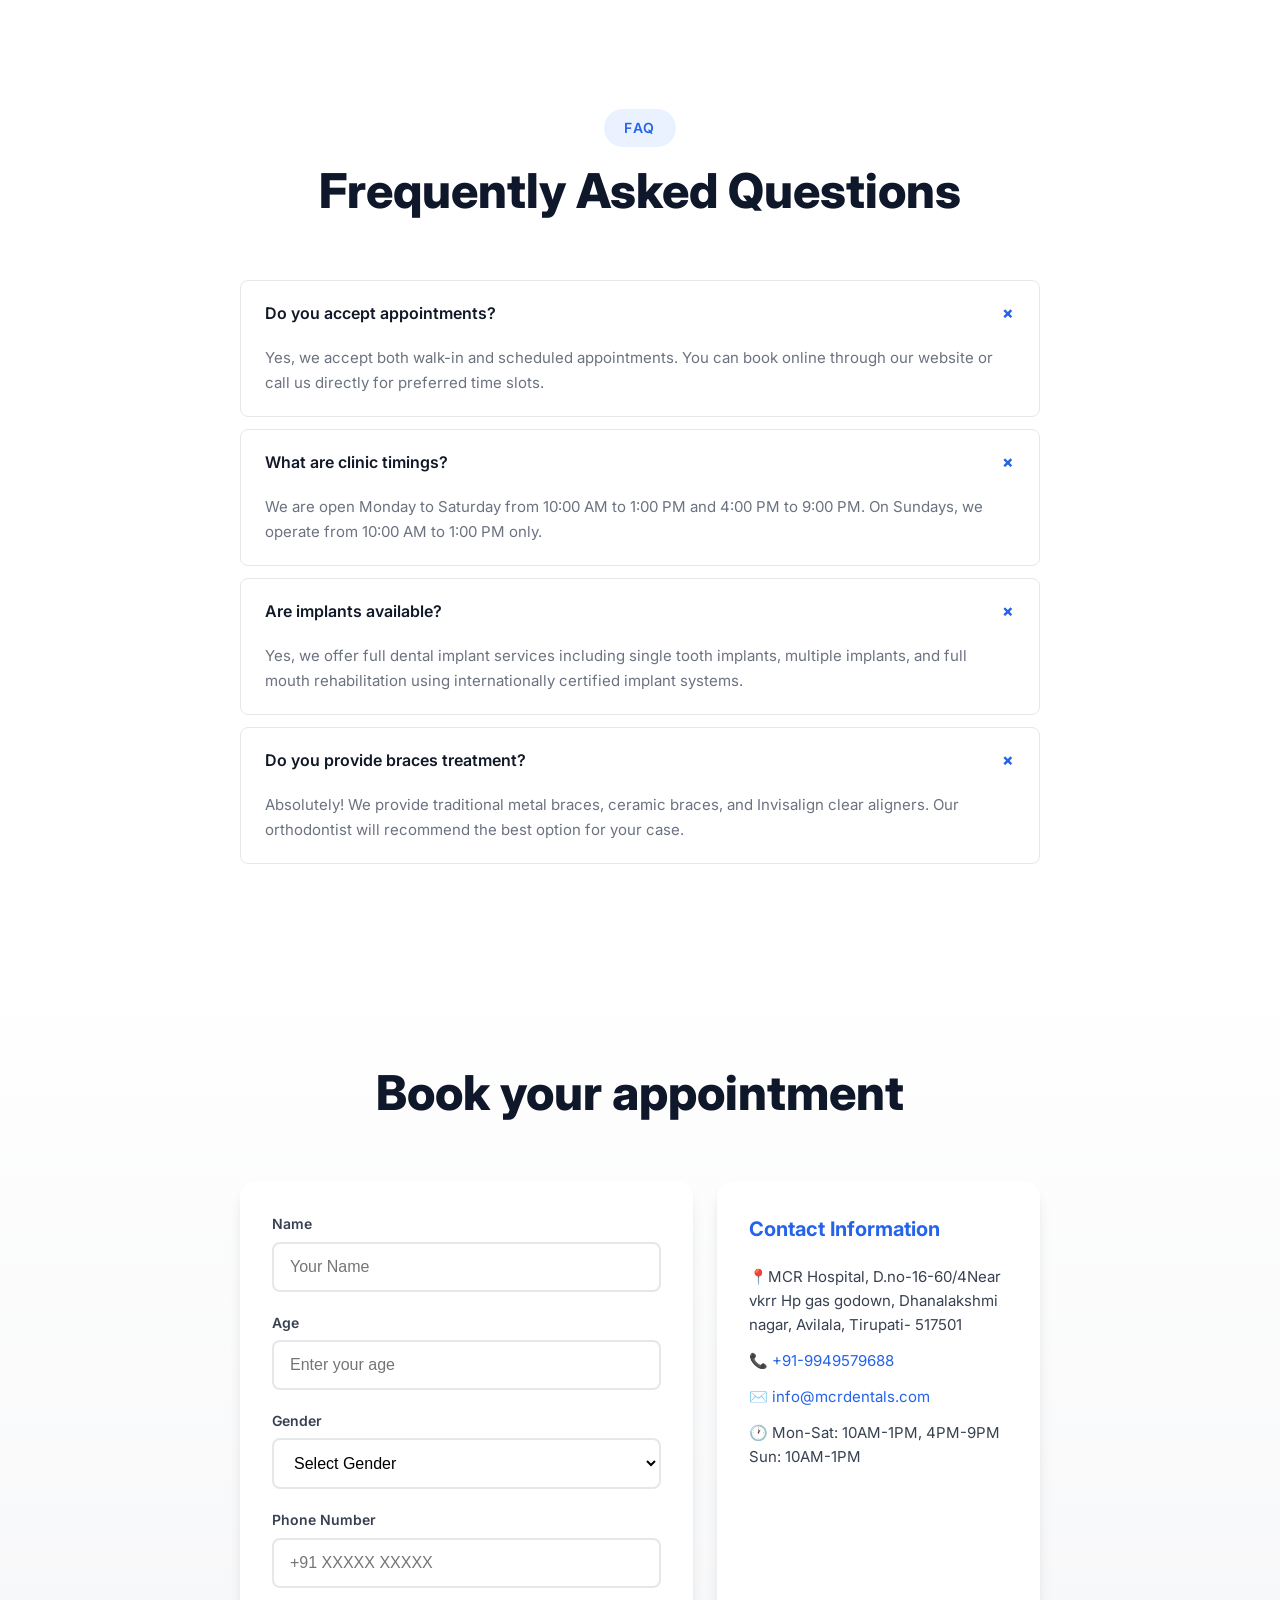
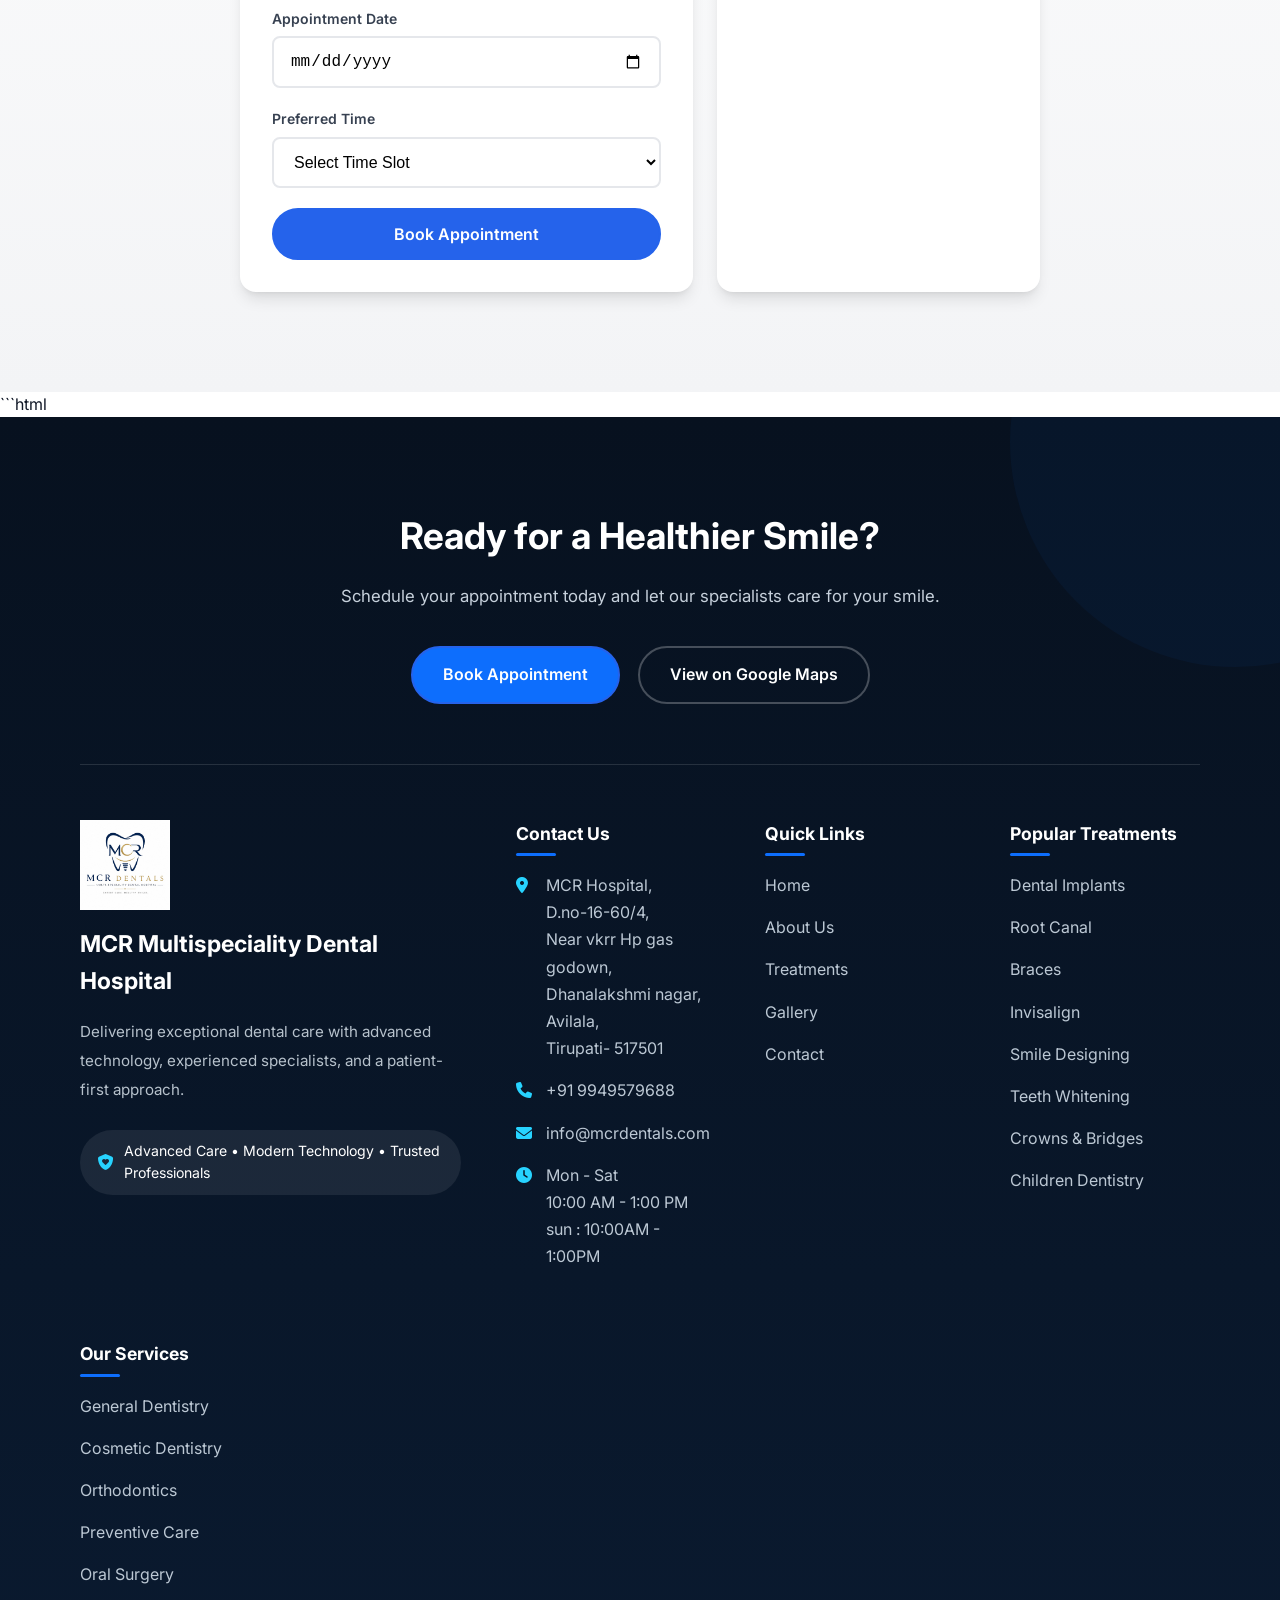
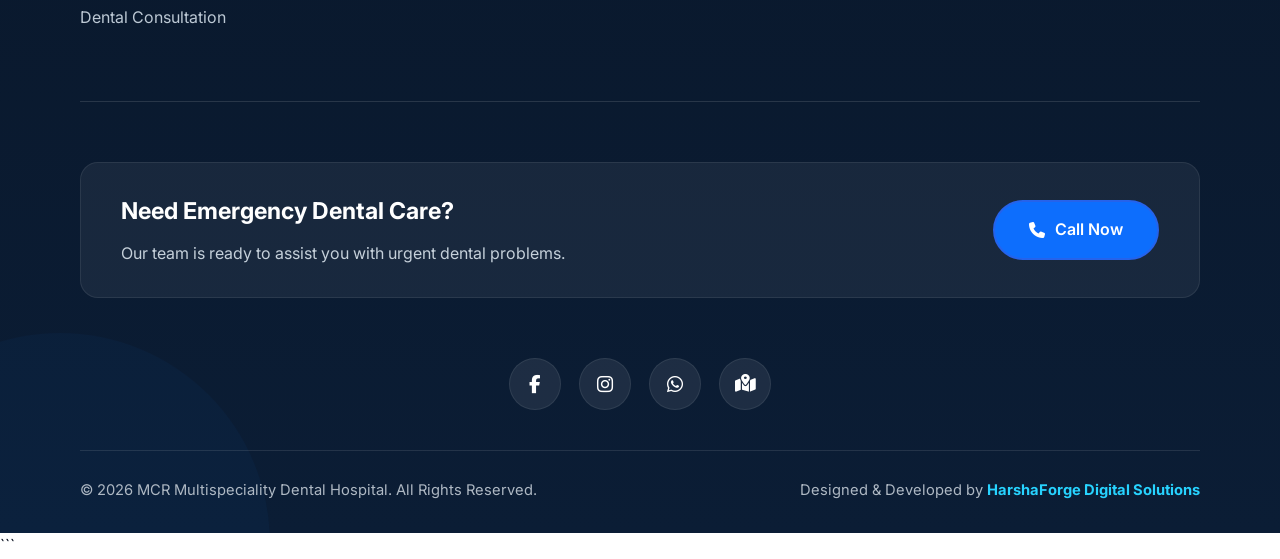
==== commit 8afc6f48: "Update index.html" ====
--- a/index.html
+++ b/index.html
@@ -3,40 +3,91 @@
 <head>
     <meta charset="UTF-8">
     <meta name="viewport" content="width=device-width, initial-scale=1.0">
-    <title>MCR Multispeciality Dental Hospital | Expert Dental Care</title>
-    <meta name="description" content="MCR Multispeciality Dental Hospital - Premium dental care with modern technology. Expert dentists, advanced equipment, compassionate treatment.">
-    <meta name="keywords" content="dental hospital, dentist, dental care, implants, braces, root canal, MCR Dentals">
+    <title>
+MCR Multispeciality Dental Hospital |
+Advanced Dental Care in Tirupati
+</title>
+    <meta name="description"
+content="MCR Multispeciality Dental Hospital in Tirupati offers dental implants, braces, root canal treatment, cosmetic dentistry, children's dental care and advanced digital dentistry with experienced specialists.">
+    
+    <meta name="author"content="MCR Multispeciality Dental Hospital">
+    <meta name="theme-color"
+content="#0b6cfb">
+<meta name="robots"
+content="index, follow">
+<link rel="canonical" href="https://mcrdentalhospital.com/">
+
 
     <!-- Open Graph -->
     <meta property="og:title" content="MCR Multispeciality Dental Hospital">
     <meta property="og:description" content="Premium dental care with modern technology and compassionate treatment.">
     <meta property="og:type" content="website">
-    <meta property="og:image" content="logo.png">
+    <meta property="og:image" content="MCRlogo-Copy.jpeg">
+    <meta property="og:image:width" content="1200">
+<meta property="og:image:height" content="630">
+<meta property="og:locale" content="en_IN">
+<meta name="twitter:card" content="summary_large_image">
+
+<meta name="twitter:title"
+content="MCR Multispeciality Dental Hospital">
+
+<meta name="twitter:description"
+content="Premium dental care with modern technology and compassionate treatment.">
+
+<meta name="twitter:image"
+content="https://mcrdentalhospital.com/logo.png">
+
+    <meta property="og:site_name"
+content="MCR Multispeciality Dental Hospital">
+<meta property="og:url" content="https://mcrdentalhospital.com/">
+<meta
+name="apple-mobile-web-app-status-bar-style"
+content="default">
 
     <!-- Schema Markup -->
     <script type="application/ld+json">
     {
         "@context": "https://schema.org",
-        "@type": "Orthodontist",
+        "@type": "Dentist",
+        "@id":"https://mcrdentalhospital.com/#dentist",
         "name": "MCR Multispeciality Dental Hospital",
-        "image": "logo.png",
-        "description": "Premium dental care with modern technology",
+        
+        "image":"https://mcrdentalhospital.com/logo.png",
+
+"url":"https://mcrdentalhospital.com",
+
+"priceRange":"₹₹",
+        "description":"MCR Multispeciality Dental Hospital in Tirupati provides dental implants, root canal treatment, braces, cosmetic dentistry, children's dental care and advanced digital dentistry."
         "address": {
             "@type": "PostalAddress",
             "streetAddress": "MCR Hospital, D.no-16-60/4,Near vkrr Hp gas godown, Dhanalakshmi nagar, Avilala, Tirupati-",
             "addressLocality": "Tirupati",
             "addressRegion": "Andhra Pradesh",
             "postalCode": "517501",
-            "addressCountry": "INDIA"
+            "addressCountry": "IN"
+           
         },
-        "telephone": "+91-9949579688",
+        "geo": {
++            "@type": "GeoCoordinates",
++            "latitude": 13.611246106879355
++            "longitude": 79.41323261779036
++        },
+        "telephone": "+919949579688",
         "openingHours": ["Mo-Sa 10:00-13:00,16:00-21:00", "Su 10:00-13:00"]
     }
     </script>
 
     <link rel="stylesheet" href="style.css">
-    <link rel="preconnect" href="https://fonts.googleapis.com">
+ <link rel="preconnect" href="https://fonts.googleapis.com">
+<link rel="preconnect" href="https://fonts.gstatic.com" crossorigin>
     <link href="https://fonts.googleapis.com/css2?family=Inter:wght@300;400;500;600;700;800&display=swap" rel="stylesheet">
+    <link rel="icon" type="image/png" href="/favicon-96x96.png" sizes="96x96" />
+<link rel="icon" type="image/svg+xml" href="/favicon.svg" />
+<link rel="shortcut icon" href="/favicon.ico" />
+<link rel="apple-touch-icon" sizes="180x180" href="/apple-touch-icon.png" />
+<meta name="apple-mobile-web-app-capable" content="yes">
+<link rel="manifest" href="/site.webmanifest" />
+
 </head>
 <body>
 
@@ -106,7 +157,7 @@
             </div>
             <div class="about-grid">
                 <div class="about-card card-glass">
-                    <div class="card-icon" src="treating chair.jpeg">🏥</div>
+                   <div class="card-icon">🏥</div>
                     <h3>Modern Dental Care</h3>
                     <p>State-of-the-art facilities with cutting-edge dental technology for precise diagnosis and treatment.</p>
                 </div>
@@ -852,6 +903,7 @@
 </footer>
 
 <!-- Font Awesome -->
+    
 <link rel="stylesheet"
 href="https://cdnjs.cloudflare.com/ajax/libs/font-awesome/6.7.2/css/all.min.css">
 ```
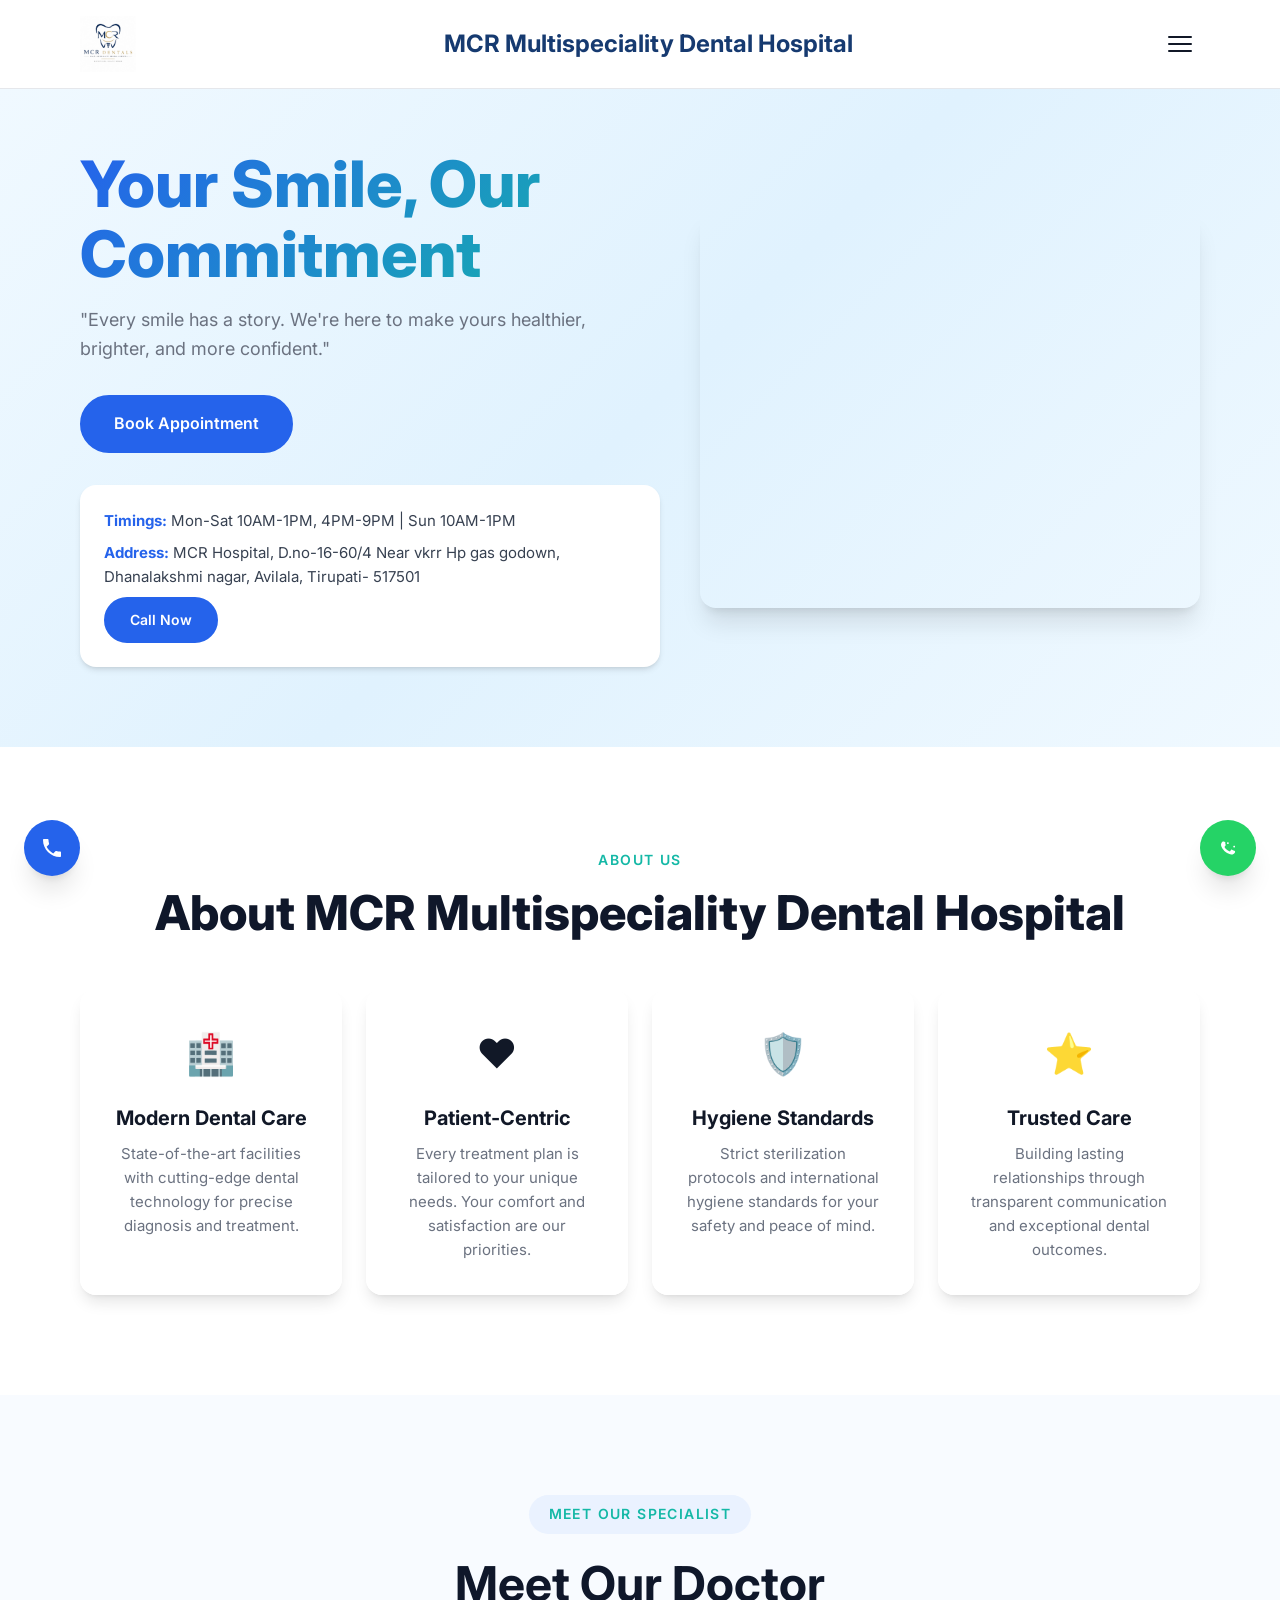
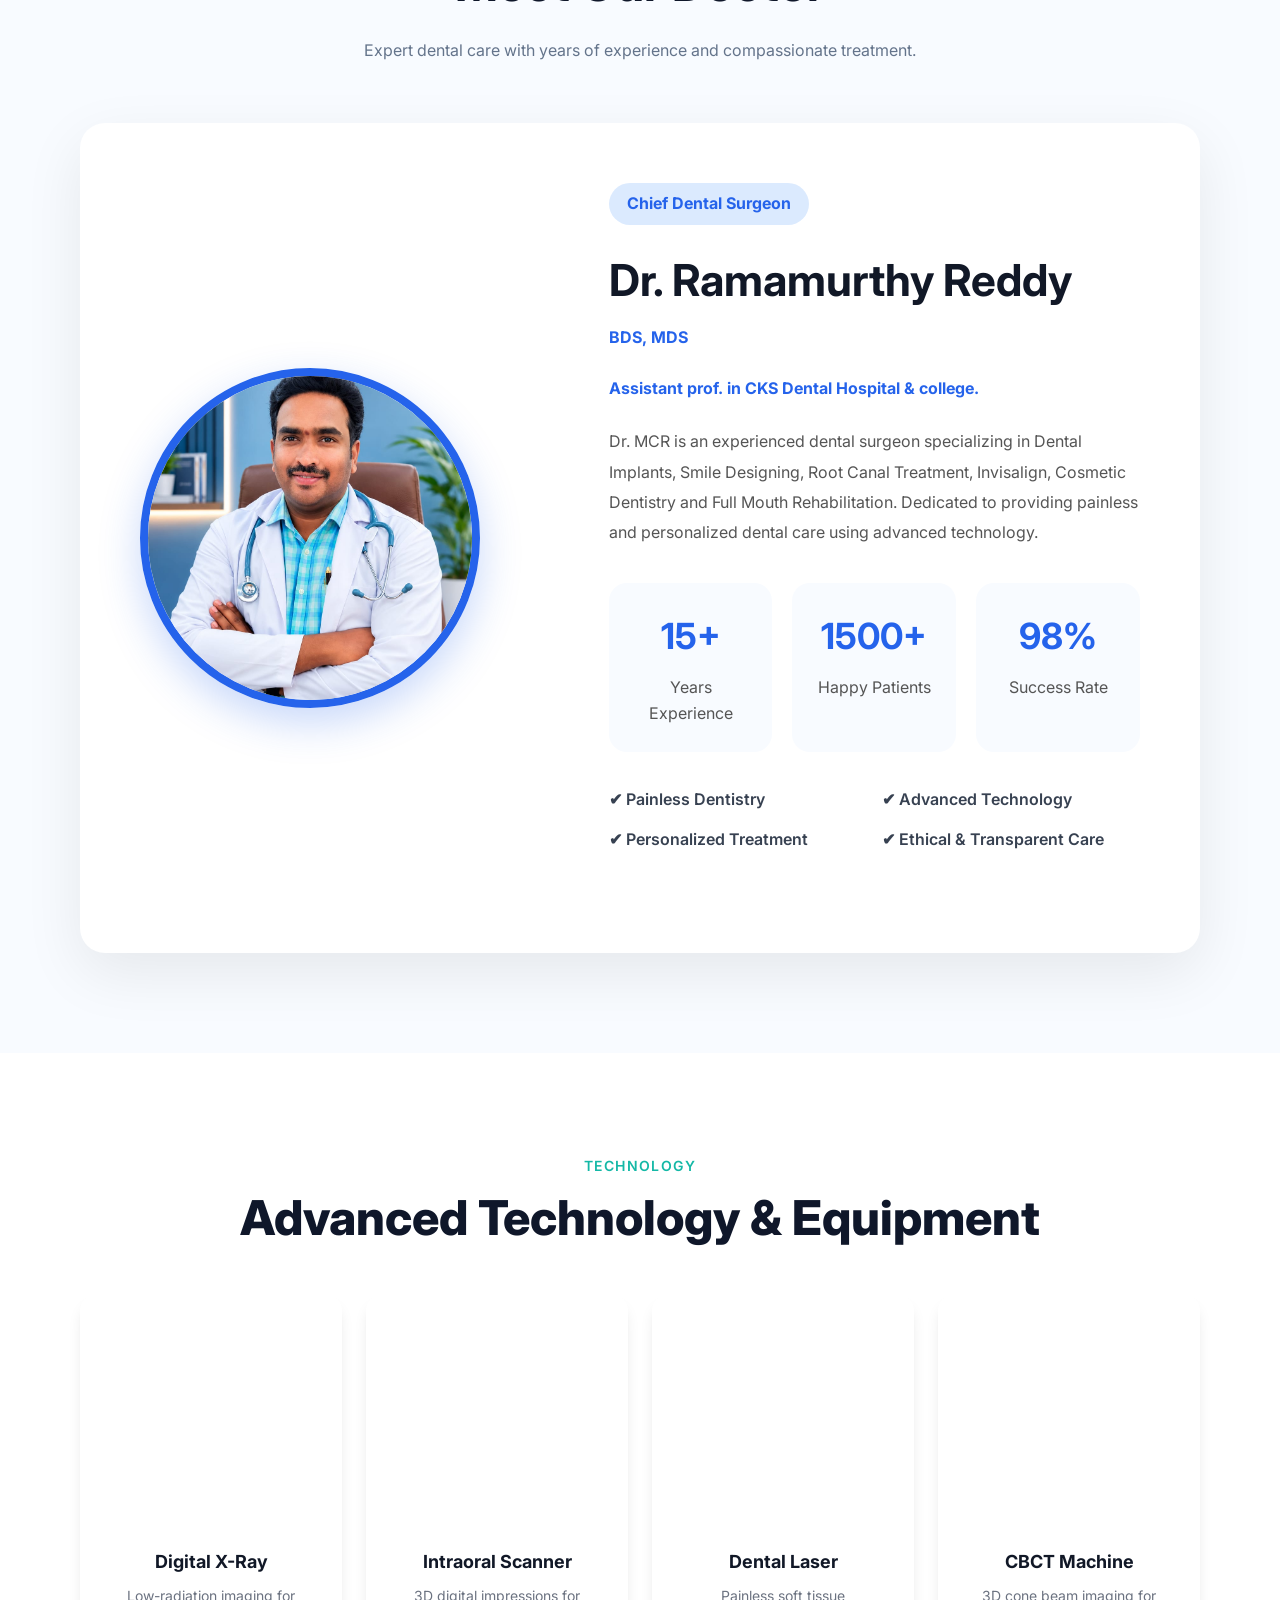
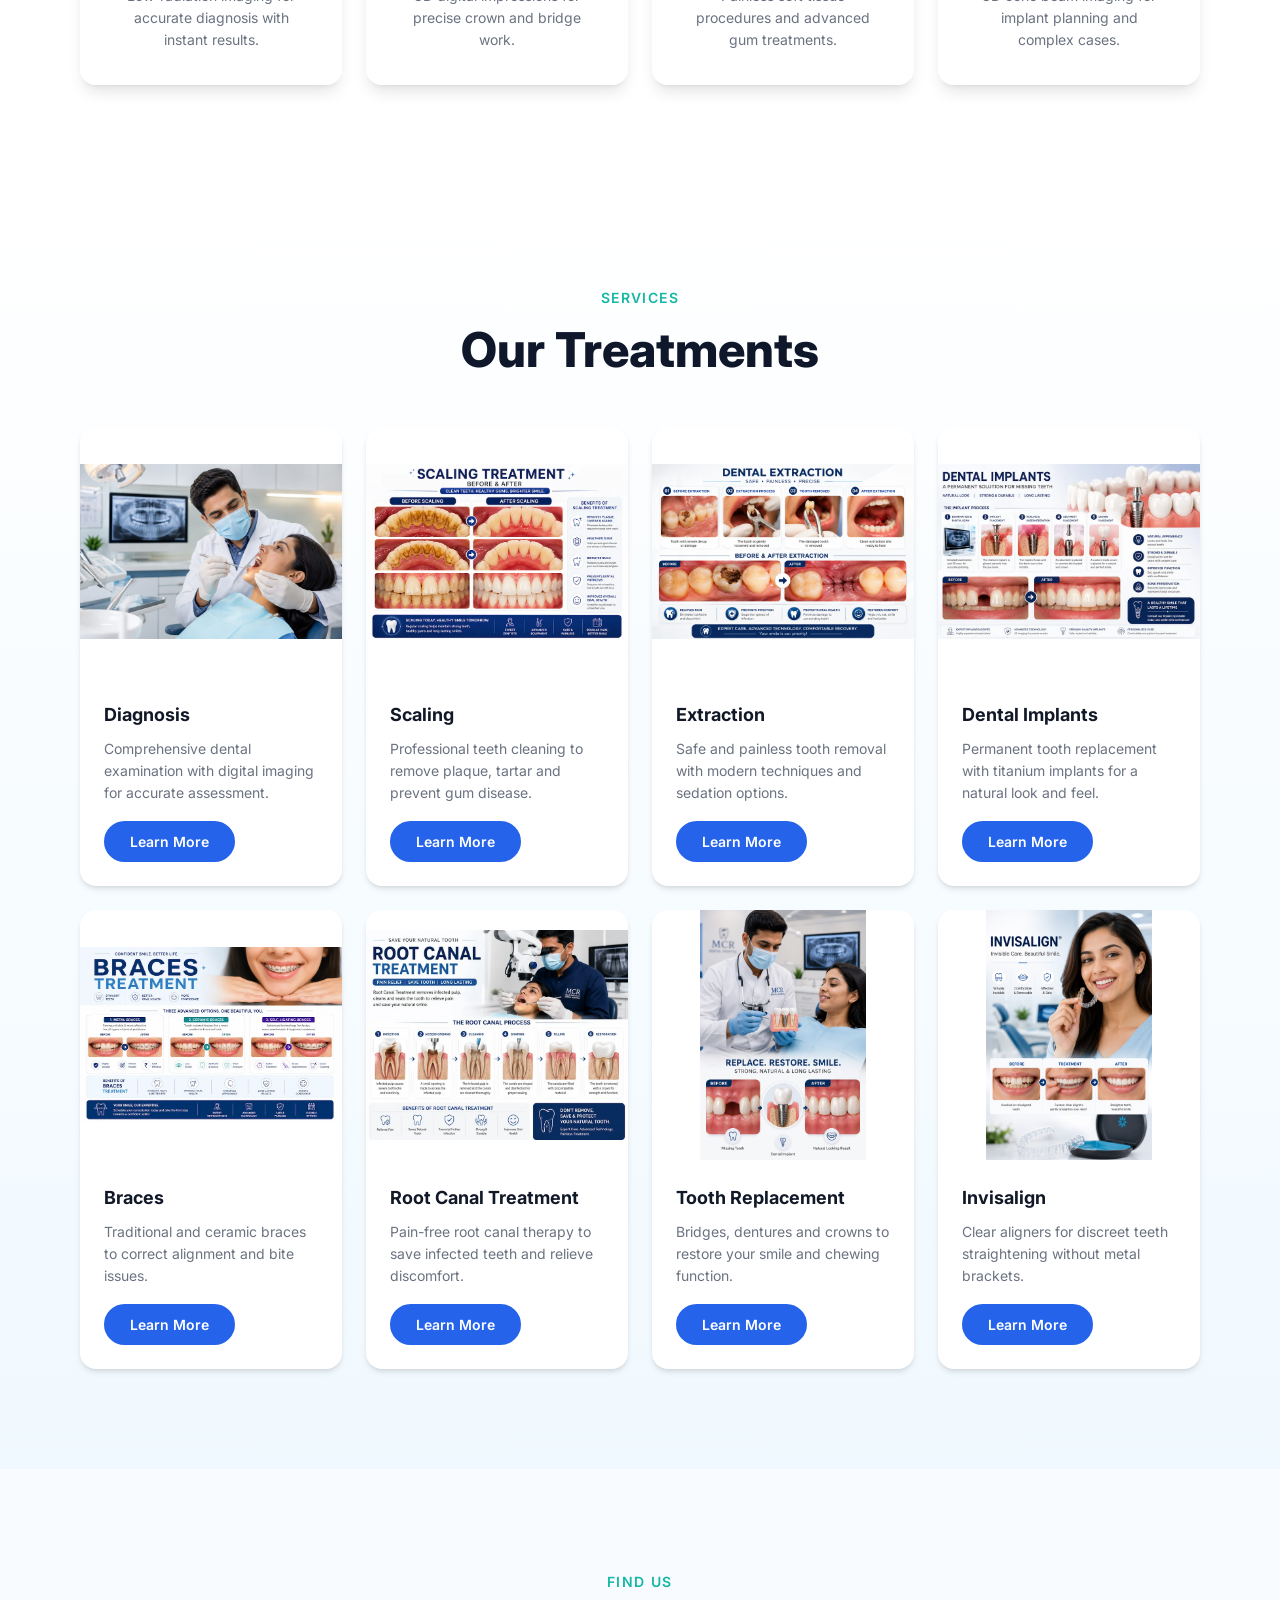
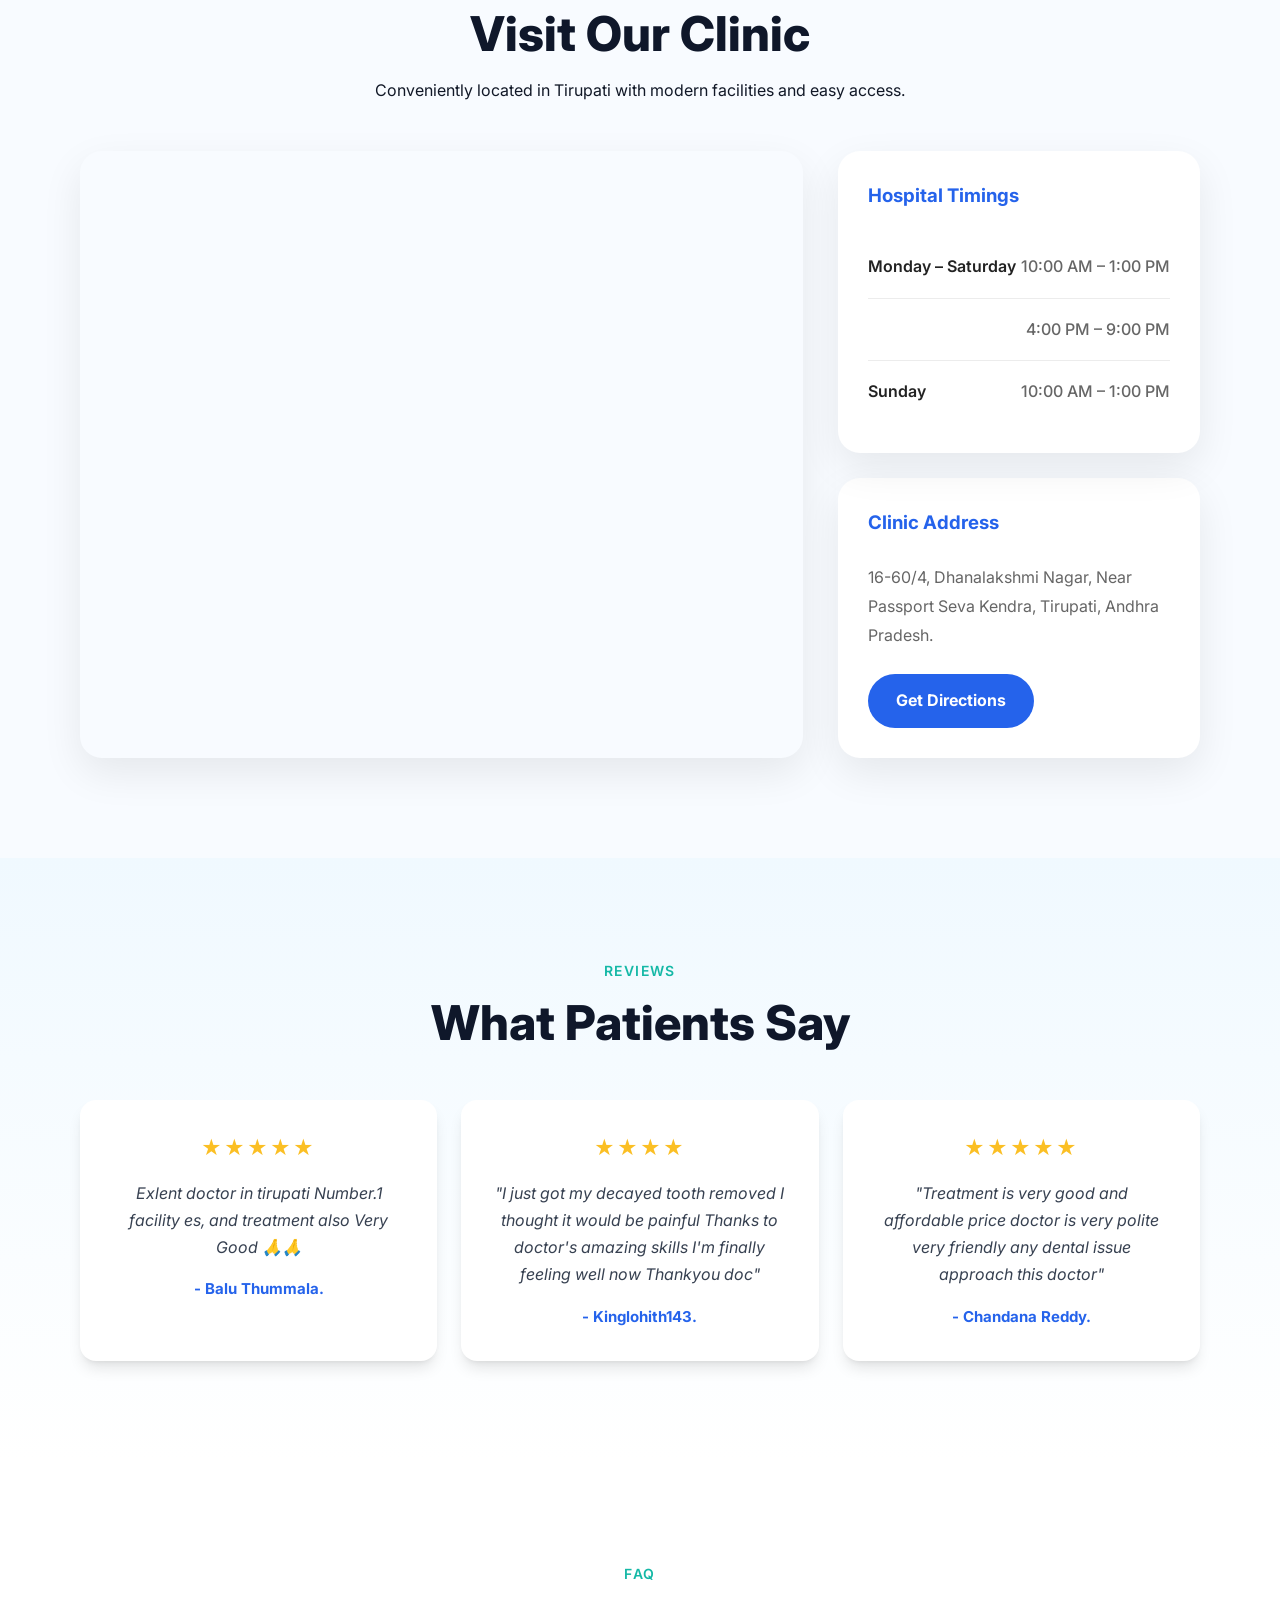
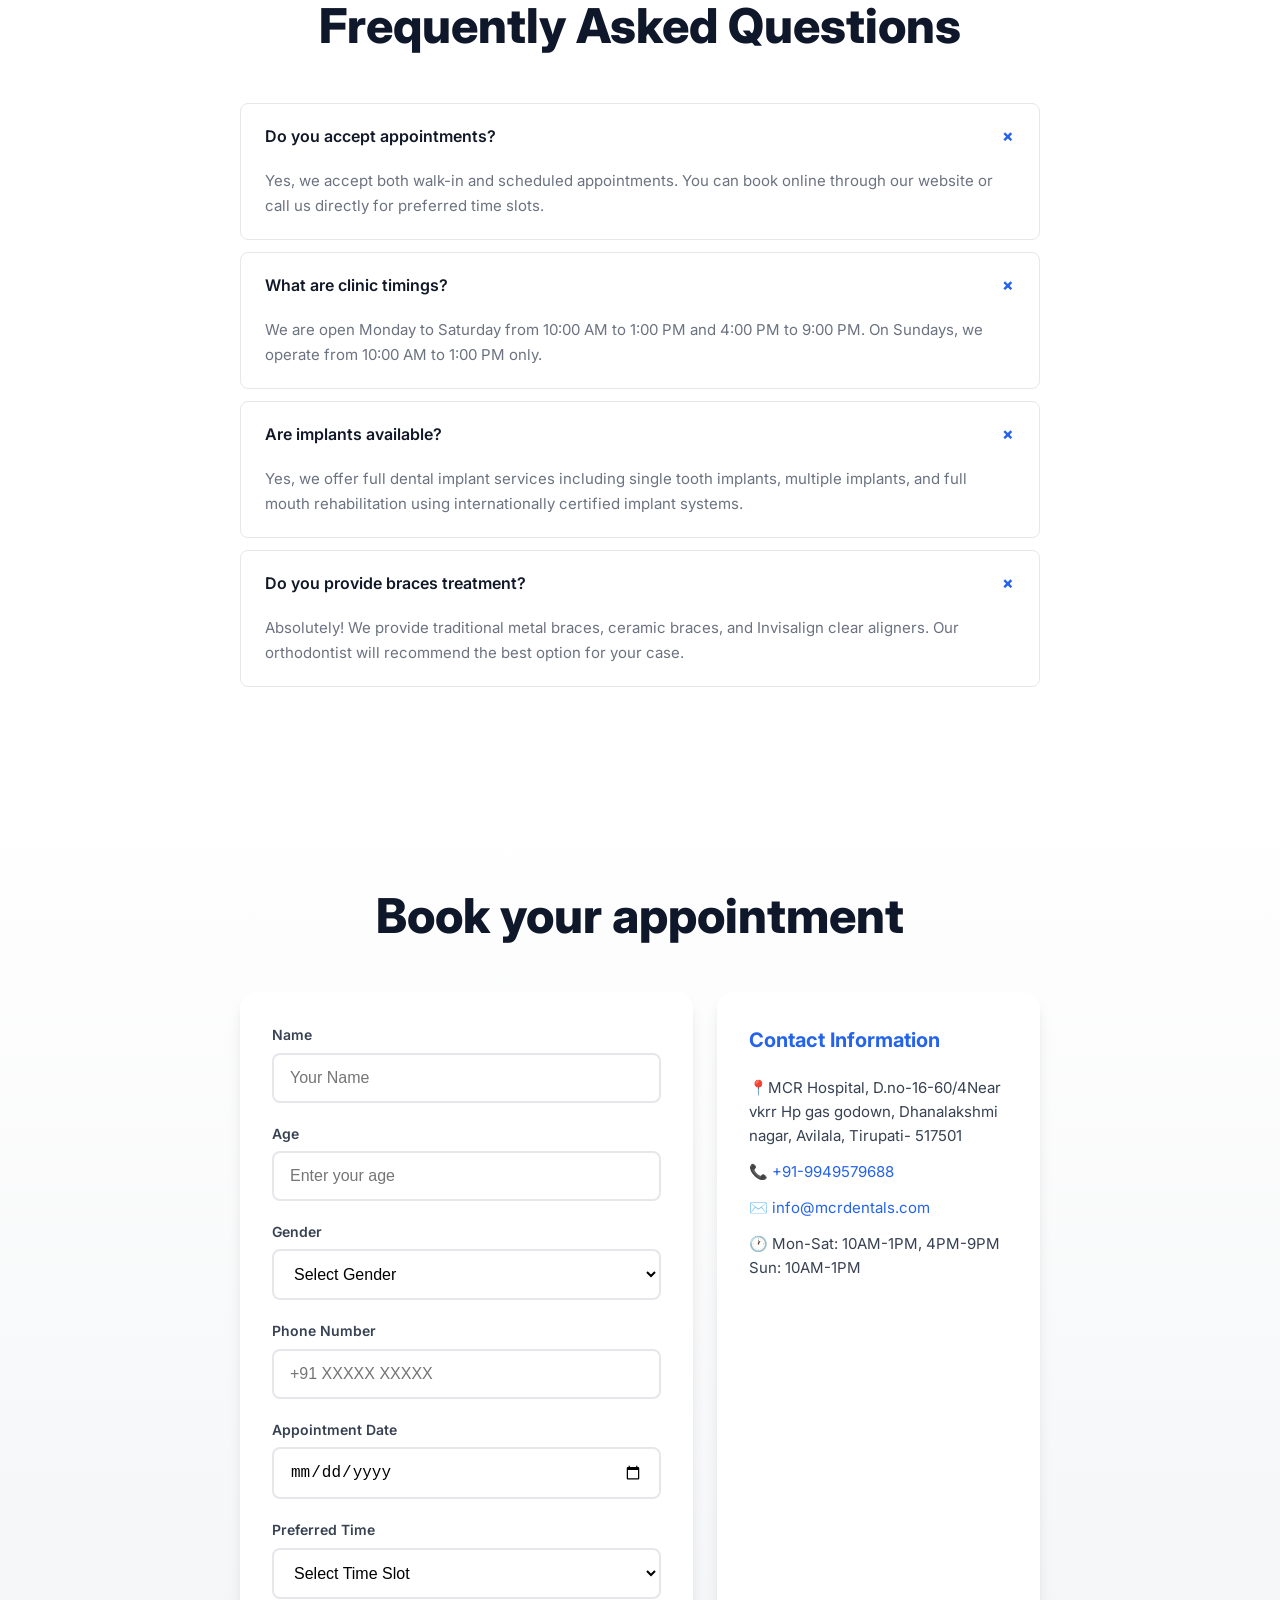
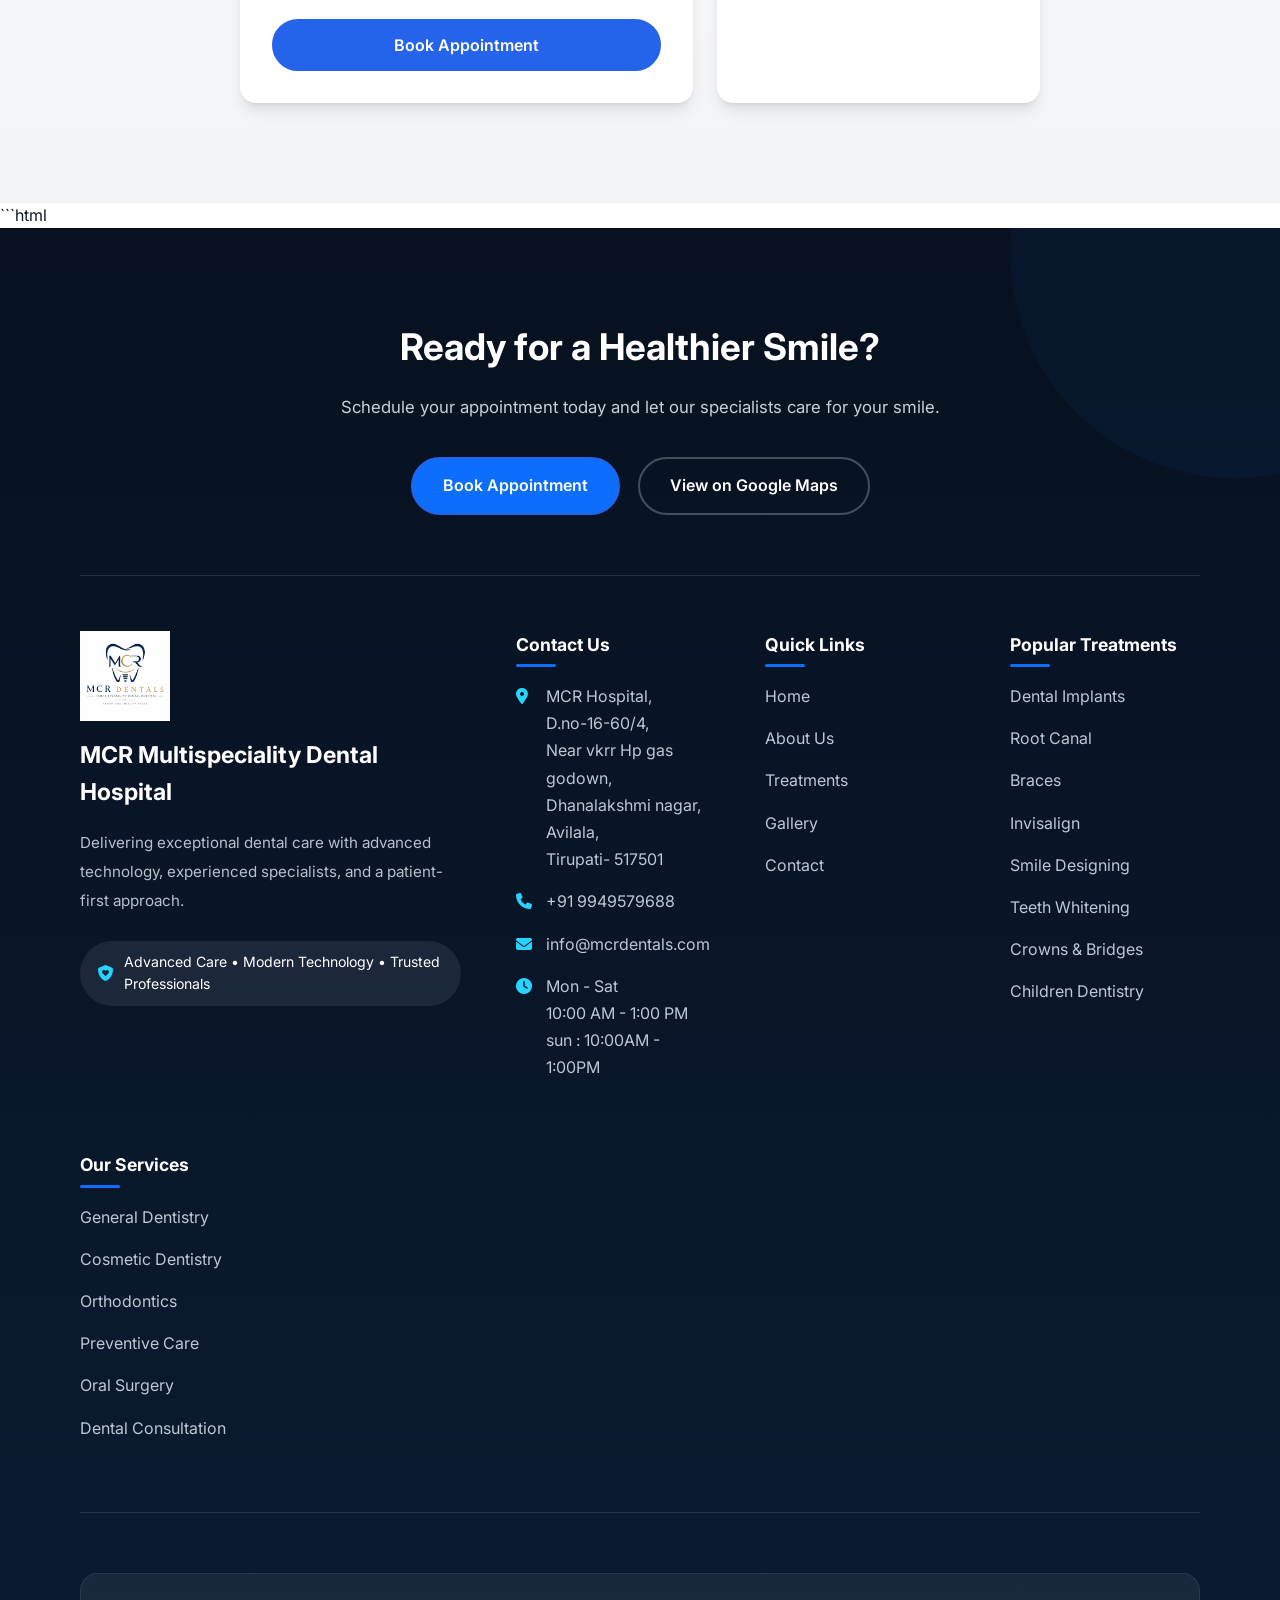
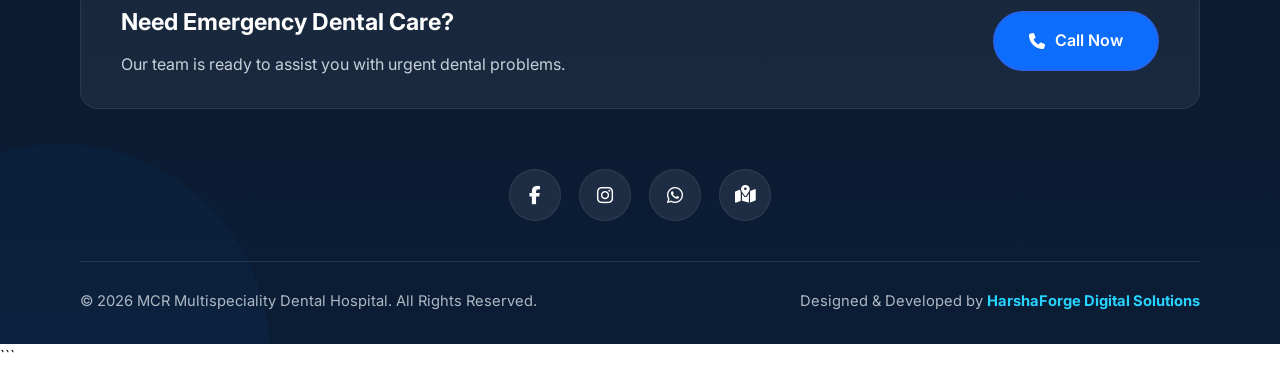
==== commit ed408a7d: "Update index.html" ====
--- a/index.html
+++ b/index.html
@@ -57,7 +57,7 @@
 "url":"https://mcrdentalhospital.com",
 
 "priceRange":"₹₹",
-        "description":"MCR Multispeciality Dental Hospital in Tirupati provides dental implants, root canal treatment, braces, cosmetic dentistry, children's dental care and advanced digital dentistry."
+        "description":"MCR Multispeciality Dental Hospital in Tirupati provides dental implants, root canal treatment, braces, cosmetic dentistry, children's dental care and advanced digital dentistry.",
         "address": {
             "@type": "PostalAddress",
             "streetAddress": "MCR Hospital, D.no-16-60/4,Near vkrr Hp gas godown, Dhanalakshmi nagar, Avilala, Tirupati-",
@@ -68,10 +68,10 @@
            
         },
         "geo": {
-+            "@type": "GeoCoordinates",
-+            "latitude": 13.611246106879355
-+            "longitude": 79.41323261779036
-+        },
+           "@type": "GeoCoordinates",
+           "latitude": 13.611246106879355,
+           "longitude": 79.41323261779036
+       },
         "telephone": "+919949579688",
         "openingHours": ["Mo-Sa 10:00-13:00,16:00-21:00", "Su 10:00-13:00"]
     }
@@ -903,7 +903,6 @@
 </footer>
 
 <!-- Font Awesome -->
-    
 <link rel="stylesheet"
 href="https://cdnjs.cloudflare.com/ajax/libs/font-awesome/6.7.2/css/all.min.css">
 ```
--- a/style.css
+++ b/style.css
@@ -3,7 +3,7 @@
    STYLESHEET - Premium Dental Website
    ============================================ */
 
-/* CSS Variables for easy theming */
+/* CSS Variables */
 :root {
     --primary: #2563EB;
     --accent: #14B8A6;
@@ -33,12 +33,15 @@
     font-size: 16px;
 }
 
+html, body {
+    overflow-x: hidden;
+}
+
 body {
     font-family: 'Inter', -apple-system, BlinkMacSystemFont, 'Segoe UI', sans-serif;
     color: var(--black);
     background: var(--white);
     line-height: 1.6;
-    overflow-x: hidden;
     -webkit-font-smoothing: antialiased;
 }
 
@@ -48,8 +51,9 @@
 }
 
 img {
+    display: block;
     max-width: 100%;
-    display: block;
+    height: auto;
 }
 
 button {
@@ -57,13 +61,13 @@
     background: none;
     cursor: pointer;
     font-family: inherit;
+    appearance: none;
 }
 
 /* ============================================
    REUSABLE CLASSES
    ============================================ */
 
-/* Container */
 .container {
     width: 100%;
     max-width: 1200px;
@@ -71,12 +75,10 @@
     padding: 0 20px;
 }
 
-/* Section Padding */
 .section-pad {
     padding: 80px 0;
 }
 
-/* Section Header */
 .section-header {
     text-align: center;
     margin-bottom: 48px;
@@ -99,9 +101,10 @@
     line-height: 1.2;
 }
 
-/* Card Styles */
+/* Cards */
 .card-glass {
     background: rgba(255,255,255,0.9);
+    -webkit-backdrop-filter: blur(10px);
     backdrop-filter: blur(10px);
     border: 1px solid rgba(255,255,255,0.5);
     border-radius: var(--radius);
@@ -128,8 +131,7 @@
     box-shadow: var(--shadow-xl);
 }
 
-
-/* Button Styles */
+/* Buttons */
 .btn {
     display: inline-flex;
     align-items: center;
@@ -157,18 +159,6 @@
     box-shadow: 0 10px 20px rgba(20,184,166,0.3);
 }
 
-.btn-outline {
-    background: transparent;
-    color: var(--primary);
-    border-color: var(--primary);
-}
-
-.btn-outline:hover {
-    background: var(--primary);
-    color: var(--white);
-    transform: translateY(-2px);
-}
-
 .btn-small {
     padding: 10px 24px;
     font-size: 0.875rem;
@@ -179,7 +169,7 @@
     width: 100%;
 }
 
-/* Form Styles */
+/* Forms */
 .form-group {
     margin-bottom: 20px;
 }
@@ -206,11 +196,6 @@
     outline: none;
     border-color: var(--primary);
     box-shadow: 0 0 0 3px rgba(37,99,235,0.1);
-}
-
-.form-textarea {
-    resize: vertical;
-    min-height: 120px;
 }
 
 .form-error {
@@ -252,11 +237,11 @@
 
 @keyframes splashIn {
     from { opacity: 0; transform: scale(0.8); }
-    to { opacity: 1; transform: scale(1); }
+    to   { opacity: 1; transform: scale(1); }
 }
 
 @keyframes splashFade {
-    0% { opacity: 1; visibility: visible; }
+    0%   { opacity: 1; visibility: visible; }
     100% { opacity: 0; visibility: hidden; }
 }
 
@@ -303,7 +288,7 @@
     line-height: 1.3;
 }
 
-/* Hamburger Menu */
+/* Hamburger */
 .menu-btn {
     width: 40px;
     height: 40px;
@@ -434,7 +419,6 @@
     font-size: 0.9375rem;
     color: var(--gray-dark);
     margin-bottom: 8px;
-    align-items: center;
 }
 
 .info-item strong {
@@ -500,350 +484,167 @@
    DOCTOR SECTION
    ============================================ */
 
-
-.doctor-section{
-
-    padding:100px 0;
-
-    background:#f8fbff;
-
-}
-
-.doctor-section .container{
-
-    max-width:1200px;
-
-    margin:auto;
-
-    padding:0 20px;
-
-}
-
-.section-header{
-
-    text-align:center;
-
-    margin-bottom:60px;
-
-}
-
-.section-tag{
-
-    display:inline-block;
-
-    background:#eaf2ff;
-
-    color:#2563eb;
-
-    padding:8px 20px;
-
-    border-radius:50px;
-
-    font-weight:600;
-
-    margin-bottom:15px;
-
-}
-
-.section-header h2{
-
-    font-size:48px;
-
-    margin-bottom:15px;
-
-    color:#0f172a;
-
-}
-
-.section-header p{
-
-    color:#64748b;
-
-    max-width:700px;
-
-    margin:auto;
-
-}
-
-.doctor-wrapper{
-
-    display:flex;
-
-    align-items:center;
-
-    gap:60px;
-
-    background:white;
-
-    border-radius:25px;
-
-    padding:60px;
-
-    box-shadow:0 20px 60px rgba(0,0,0,.08);
-
-}
-
-.doctor-image{
-
-    flex:1;
-
-    text-align:center;
-
-}
-
-.doctor-image img{
-
-    width:340px;
-
-    height:340px;
-
-    border-radius:50%;
-
-    object-fit:cover;
-
-    border:8px solid #2563eb;
-
-    box-shadow:0 15px 40px rgba(37,99,235,.25);
-
-}
-
-.doctor-content{
-
-    flex:1.3;
-
-}
-
-.doctor-badge{
-
-    display:inline-block;
-
-    background:#dbeafe;
-
-    color:#2563eb;
-
-    padding:8px 18px;
-
-    border-radius:50px;
-
-    font-weight:700;
-
-    margin-bottom:20px;
-
-}
-
-.doctor-content h2{
-
-    font-size:44px;
-
-    margin:0;
-
-    color:#111827;
-
-}
-
-.doctor-content h4{
-
-    color:#2563eb;
-
-    margin:10px 0 25px;
-
-}
-
-.doctor-description{
-
-    color:#555;
-
-    line-height:1.9;
-
-    margin-bottom:35px;
-
-}
-
-.doctor-stats{
-
-    display:grid;
-
-    grid-template-columns:repeat(3,1fr);
-
-    gap:20px;
-
-    margin-bottom:35px;
-
-}
-
-.stat{
-
-    background:#f8fbff;
-
-    padding:25px;
-
-    border-radius:18px;
-
-    text-align:center;
-
-}
-
-.stat h3{
-
-    color:#2563eb;
-
-    font-size:36px;
-
-    margin-bottom:10px;
-
-}
-
-.stat span{
-
-    color:#555;
-
-}
-
-.doctor-features{
-
-    display:grid;
-
-    grid-template-columns:repeat(2,1fr);
-
-    gap:15px;
-
-    list-style:none;
-
-    padding:0;
-
-    margin-bottom:40px;
-
-}
-
-.doctor-features li{
-
-    font-weight:600;
-
-    color:#374151;
-
-}
-
-.doctor-btn{
-
-    display:inline-block;
-
-    background:#2563eb;
-
-    color:white;
-
-    padding:16px 35px;
-
-    border-radius:50px;
-
-    text-decoration:none;
-
-    font-weight:700;
-
-    transition:.3s;
-
-}
-
-.doctor-btn:hover{
-
-    background:#1d4ed8;
-
-}
-
-/*==========================
-TABLET
-===========================*/
-
-@media(max-width:992px){
-
-.doctor-wrapper{
-
-    flex-direction:column;
-
-    text-align:center;
-
-}
-
-.doctor-features{
-
-    grid-template-columns:1fr;
-
-}
-
-}
-
-/*==========================
-MOBILE
-===========================*/
-
-@media(max-width:768px){
-
-.doctor-section{
-
-    padding:70px 0;
-
-}
-
-.section-header h2{
-
-    font-size:34px;
-
-}
-
-.doctor-wrapper{
-
-    padding:30px 20px;
-
-    gap:30px;
-
-}
-
-.doctor-image img{
-
-    width:200px;
-
-    height:200px;
-
-}
-
-.doctor-content h2{
-
-    font-size:32px;
-
-}
-
-.doctor-stats{
-
-    grid-template-columns:1fr;
-
-}
-
-.stat{
-
-    padding:20px;
-
-}
-
-.doctor-btn{
-
-    width:100%;
-
-    text-align:center;
-
-}
-
-}
-.trait-item {
+.doctor-section {
+    padding: 100px 0;
+    background: #f8fbff;
+}
+
+.doctor-section .section-header {
+    margin-bottom: 60px;
+}
+
+.doctor-section .section-tag {
+    background: #eaf2ff;
+    padding: 8px 20px;
+    border-radius: 50px;
+}
+
+.section-header h2 {
+    font-size: 48px;
+    margin-bottom: 15px;
+    color: #0f172a;
+}
+
+.doctor-section .section-header p {
+    color: #64748b;
+    max-width: 700px;
+    margin: auto;
+}
+
+.doctor-wrapper {
     display: flex;
     align-items: center;
-    justify-content: center;
-    gap: 8px;
-    font-weight: 500;
-    color: var(--gray-dark);
-}
-
-.trait-check {
-    color: var(--accent);
+    gap: 60px;
+    background: white;
+    border-radius: 25px;
+    padding: 60px;
+    box-shadow: 0 20px 60px rgba(0,0,0,.08);
+}
+
+.doctor-image {
+    flex: 1;
+    text-align: center;
+}
+
+.doctor-image img {
+    width: 340px;
+    height: 340px;
+    border-radius: 50%;
+    object-fit: cover;
+    border: 8px solid #2563eb;
+    box-shadow: 0 15px 40px rgba(37,99,235,.25);
+}
+
+.doctor-content {
+    flex: 1.3;
+}
+
+.doctor-badge {
+    display: inline-block;
+    background: #dbeafe;
+    color: #2563eb;
+    padding: 8px 18px;
+    border-radius: 50px;
     font-weight: 700;
+    margin-bottom: 20px;
+}
+
+.doctor-content h2 {
+    font-size: 44px;
+    margin: 0;
+    color: #111827;
+}
+
+.doctor-content h4 {
+    color: #2563eb;
+    margin: 10px 0 25px;
+}
+
+.doctor-description {
+    color: #555;
+    line-height: 1.9;
+    margin-bottom: 35px;
+}
+
+.doctor-stats {
+    display: grid;
+    grid-template-columns: repeat(3, 1fr);
+    gap: 20px;
+    margin-bottom: 35px;
+}
+
+.stat {
+    background: #f8fbff;
+    padding: 25px;
+    border-radius: 18px;
+    text-align: center;
+}
+
+.stat h3 {
+    color: #2563eb;
+    font-size: 36px;
+    margin-bottom: 10px;
+}
+
+.stat span {
+    color: #555;
+}
+
+.doctor-features {
+    display: grid;
+    grid-template-columns: repeat(2, 1fr);
+    gap: 15px;
+    list-style: none;
+    padding: 0;
+    margin-bottom: 40px;
+}
+
+.doctor-features li {
+    font-weight: 600;
+    color: #374151;
+}
+
+@media (max-width: 992px) {
+    .doctor-wrapper {
+        flex-direction: column;
+        text-align: center;
+    }
+
+    .doctor-features {
+        grid-template-columns: 1fr;
+    }
+}
+
+@media (max-width: 768px) {
+    .doctor-section {
+        padding: 70px 0;
+    }
+
+    .section-header h2 {
+        font-size: 34px;
+    }
+
+    .doctor-wrapper {
+        padding: 30px 20px;
+        gap: 30px;
+    }
+
+    .doctor-image img {
+        width: 200px;
+        height: 200px;
+    }
+
+    .doctor-content h2 {
+        font-size: 32px;
+    }
+
+    .doctor-stats {
+        grid-template-columns: 1fr;
+    }
+
+    .stat {
+        padding: 20px;
+    }
 }
 
 /* ============================================
@@ -915,19 +716,17 @@
 
 .treat-img {
     width: 100%;
-    height: 250px;          /* Keep the image area fixed */
-    object-fit: contain;    /* Shows the whole image */
+    height: 250px;
+    object-fit: contain;
     object-position: center;
     display: block;
-    background: #fff;       /* Optional: fills empty space */
+    background: #fff;
 }
 
 .treat-card:hover {
     transform: translateY(-8px);
     box-shadow: var(--shadow-xl);
 }
-
-
 
 .treat-card:hover .treat-img {
     transform: scale(1.05);
@@ -955,232 +754,137 @@
    LOCATION SECTION
    ============================================ */
 
-.location{
-
-    background:#f8fbff;
-
-}
-
-.location-grid{
-
-    display:grid;
-
-    grid-template-columns:2fr 1fr;
-
-    gap:35px;
-
-    align-items:stretch;
-
-}
-
-.map-card{
-
-    overflow:hidden;
-
-    border-radius:22px;
-
-    box-shadow:0 15px 40px rgba(0,0,0,.08);
-
-}
-
-.map-card iframe{
-
-    width:100%;
-
-    height:100%;
-
-    min-height:520px;
-
-    border:none;
-
-}
-
-.location-info{
-
-    display:flex;
-
-    flex-direction:column;
-
-    gap:25px;
-
+.location {
+    background: #f8fbff;
+}
+
+.location-grid {
+    display: grid;
+    grid-template-columns: 2fr 1fr;
+    gap: 35px;
+    align-items: stretch;
+}
+
+.map-card {
+    overflow: hidden;
+    border-radius: 22px;
+    box-shadow: 0 15px 40px rgba(0,0,0,.08);
+}
+
+.map-card iframe {
+    width: 100%;
+    height: 100%;
+    min-height: 520px;
+    border: none;
+}
+
+.location-info {
+    display: flex;
+    flex-direction: column;
+    gap: 25px;
 }
 
 .timing-card,
-
-.address-card{
-
-    background:#fff;
-
-    border-radius:22px;
-
-    padding:30px;
-
-    box-shadow:0 15px 40px rgba(0,0,0,.08);
-
+.address-card {
+    background: #fff;
+    border-radius: 22px;
+    padding: 30px;
+    box-shadow: 0 15px 40px rgba(0,0,0,.08);
 }
 
 .timing-card h3,
-
-.address-card h3{
-
-    color:#2563eb;
-
-    margin-bottom:25px;
-
-}
-
-.timing-row{
-
-    display:flex;
-
-    justify-content:space-between;
-
-    align-items:flex-start;
-
-    padding:18px 0;
-
-    border-bottom:1px solid #ececec;
-
-}
-
-.timing-row:last-child{
-
-    border:none;
-
-}
-
-.timing-row span{
-
-    font-weight:600;
-
-    color:#222;
-
-}
-
-.timing-row strong{
-
-    color:#666;
-
-    text-align:right;
-
-    font-weight:500;
-
-}
-
-.address-card p{
-
-    line-height:1.8;
-
-    color:#666;
-
-    margin-bottom:25px;
-
-}
-
-.direction-btn{
-
-    display:inline-block;
-
-    background:#2563eb;
-
-    color:#fff;
-
-    padding:14px 28px;
-
-    border-radius:50px;
-
-    text-decoration:none;
-
-    font-weight:700;
-
-    transition:.3s;
-
-}
-
-.direction-btn:hover{
-
-    background:#174ecf;
-
-    transform:translateY(-3px);
-
-}
-
-/*=========================
-TABLET
-=========================*/
-
-@media(max-width:992px){
-
-.location-grid{
-
-    grid-template-columns:1fr;
-
-}
-
-.location-info{
-
-    flex-direction:row;
-
-}
-
-.timing-card,
-
-.address-card{
-
-    flex:1;
-
-}
-
-}
-
-/*=========================
-MOBILE
-=========================*/
-
-@media(max-width:768px){
-
-.location{
-
-    padding:70px 0;
-
-}
-
-.location-info{
-
-    flex-direction:column;
-
-}
-
-.map-card iframe{
-
-    min-height:320px;
-
-}
-
-.timing-row{
-
-    flex-direction:column;
-
-    gap:8px;
-
-}
-
-.timing-row strong{
-
-    text-align:left;
-
-}
-
-.direction-btn{
-
-    display:block;
-
-    width:100%;
-
-    text-align:center;
-
-}
-
+.address-card h3 {
+    color: #2563eb;
+    margin-bottom: 25px;
+}
+
+.timing-row {
+    display: flex;
+    justify-content: space-between;
+    align-items: flex-start;
+    padding: 18px 0;
+    border-bottom: 1px solid #ececec;
+}
+
+.timing-row:last-child {
+    border: none;
+}
+
+.timing-row span {
+    font-weight: 600;
+    color: #222;
+}
+
+.timing-row strong {
+    color: #666;
+    text-align: right;
+    font-weight: 500;
+}
+
+.address-card p {
+    line-height: 1.8;
+    color: #666;
+    margin-bottom: 25px;
+}
+
+.direction-btn {
+    display: inline-block;
+    background: #2563eb;
+    color: #fff;
+    padding: 14px 28px;
+    border-radius: 50px;
+    text-decoration: none;
+    font-weight: 700;
+    transition: .3s;
+}
+
+.direction-btn:hover {
+    background: #174ecf;
+    transform: translateY(-3px);
+}
+
+@media (max-width: 992px) {
+    .location-grid {
+        grid-template-columns: 1fr;
+    }
+
+    .location-info {
+        flex-direction: row;
+    }
+
+    .timing-card,
+    .address-card {
+        flex: 1;
+    }
+}
+
+@media (max-width: 768px) {
+    .location {
+        padding: 70px 0;
+    }
+
+    .location-info {
+        flex-direction: column;
+    }
+
+    .map-card iframe {
+        min-height: 320px;
+    }
+
+    .timing-row {
+        flex-direction: column;
+        gap: 8px;
+    }
+
+    .timing-row strong {
+        text-align: left;
+    }
+
+    .direction-btn {
+        display: block;
+        width: 100%;
+        text-align: center;
+    }
 }
 
 /* ============================================
@@ -1346,1019 +1050,550 @@
     color: var(--accent);
 }
 
-
-/* =========================================================
-   FOOTER - PART 1
-   CTA + GRID + BRAND + CONTACT
-========================================================= */
-
-.footer{
-    background: linear-gradient(180deg,#07111f 0%,#0b1d35 100%);
-    color:#ffffff;
-    padding:90px 0 30px;
-    position:relative;
-    overflow:hidden;
-}
-
-/* Decorative Background */
-
-.footer::before{
-    content:"";
-    position:absolute;
-    top:-200px;
-    right:-180px;
-    width:450px;
-    height:450px;
-    border-radius:50%;
-    background:rgba(0,123,255,.05);
-}
-
-.footer::after{
-    content:"";
-    position:absolute;
-    bottom:-220px;
-    left:-150px;
-    width:420px;
-    height:420px;
-    border-radius:50%;
-    background:rgba(0,123,255,.04);
-}
-
-.footer .container{
-    position:relative;
-    z-index:2;
-}
-
-
-/* =========================================================
-   CTA
-========================================================= */
-
-.footer-cta{
-
-    text-align:center;
-    margin-bottom:60px;
-
-}
-
-.footer-cta h2{
-
-    font-size:2.3rem;
-    font-weight:700;
-    margin-bottom:15px;
-    color:#fff;
-
-}
-
-.footer-cta p{
-
-    max-width:650px;
-    margin:auto;
-    color:#c6d0db;
-    font-size:1.05rem;
-    line-height:1.8;
-
-}
-
-.footer-cta-buttons{
-
-    display:flex;
-    justify-content:center;
-    align-items:center;
-    gap:18px;
-    margin-top:35px;
-    flex-wrap:wrap;
-
-}
-
-.footer-cta-buttons .btn{
-
-    padding:14px 30px;
-    border-radius:50px;
-    transition:.35s;
-    font-weight:600;
-
-}
-
-.footer-cta-buttons .btn-primary{
-
-    background:#0d6efd;
-    color:#fff;
-
-}
-
-.footer-cta-buttons .btn-primary:hover{
-
-    transform:translateY(-4px);
-    box-shadow:0 15px 30px rgba(13,110,253,.3);
-
-}
-
-.footer-cta-buttons .btn-secondary{
-
-    background:transparent;
-    color:#fff;
-    border:2px solid rgba(255,255,255,.25);
-
-}
-
-.footer-cta-buttons .btn-secondary:hover{
-
-    background:#ffffff;
-    color:#111;
-
-}
-
-
-/* =========================================================
-   DIVIDER
-========================================================= */
-
-.footer-divider{
-
-    border:none;
-    height:1px;
-    background:rgba(255,255,255,.12);
-    margin:55px 0;
-
-}
-
-
-/* =========================================================
-   GRID
-========================================================= */
-
-.footer-grid{
-
-    display:grid;
-    grid-template-columns:2fr 1.3fr 1fr 1fr 1fr;
-    gap:55px;
-    align-items:flex-start;
-
-}
-
-
-/* =========================================================
-   BRAND
-========================================================= */
-
-.footer-brand img{
-
-    width:90px;
-    margin-bottom:20px;
-
-}
-
-.footer-brand h3{
-
-    font-size:1.45rem;
-    margin-bottom:18px;
-    color:#ffffff;
-
-}
-
-.footer-brand p{
-
-    color:#b6c1cb;
-    line-height:1.9;
-    margin-bottom:25px;
-    font-size:.95rem;
-
-}
-
-.footer-badge{
-
-    display:inline-flex;
-    align-items:center;
-    gap:10px;
-    padding:10px 18px;
-    border-radius:50px;
-    background:rgba(255,255,255,.08);
-    color:#ffffff;
-    font-size:.88rem;
-
-}
-
-.footer-badge i{
-
-    color:#27d3ff;
-    font-size:1rem;
-
-}
-
-
-/* =========================================================
-   FOOTER COLUMNS
-========================================================= */
-
-.footer-column h4{
-
-    font-size:1.1rem;
-    margin-bottom:24px;
-    color:#ffffff;
-    position:relative;
-
-}
-
-.footer-column h4::after{
-
-    content:"";
-    position:absolute;
-    left:0;
-    bottom:-8px;
-    width:40px;
-    height:3px;
-    border-radius:20px;
-    background:#0d6efd;
-
-}
-
-
-/* =========================================================
-   LISTS
-========================================================= */
-
-.footer-column ul{
-
-    list-style:none;
-    margin:0;
-    padding:0;
-
-}
-
-.footer-column ul li{
-
-    margin-bottom:15px;
-    color:#bcc8d4;
-    display:flex;
-    align-items:flex-start;
-    gap:12px;
-    line-height:1.7;
-
-}
-
-
-/* =========================================================
-   LINKS
-========================================================= */
-
-.footer-column ul li a{
-
-    color:#bcc8d4;
-    text-decoration:none;
-    transition:.35s;
-
-}
-
-.footer-column ul li a:hover{
-
-    color:#27d3ff;
-    padding-left:8px;
-
-}
-
-
-/* =========================================================
-   CONTACT ICONS
-========================================================= */
-
-.footer-column ul li i{
-
-    color:#27d3ff;
-    min-width:18px;
-    margin-top:5px;
-
-}
-
-/* =========================================================
-   FOOTER - PART 2
-   EMERGENCY • SOCIAL • BOTTOM BAR
-========================================================= */
-
-
-/* =========================================================
-   EMERGENCY SECTION
-========================================================= */
-
-.footer-emergency{
-
-    margin:60px 0;
-    padding:30px 40px;
-
-    display:flex;
-    justify-content:space-between;
-    align-items:center;
-    gap:30px;
-
-    background:rgba(255,255,255,.06);
-
-    border:1px solid rgba(255,255,255,.08);
-
-    border-radius:18px;
-
-}
-
-.footer-emergency h4{
-
-    font-size:1.45rem;
-    margin-bottom:10px;
-    color:#ffffff;
-
-}
-
-.footer-emergency p{
-
-    color:#c5d0da;
-    line-height:1.7;
-    margin:0;
-
-}
-
-.footer-emergency .btn{
-
-    display:inline-flex;
-    align-items:center;
-    justify-content:center;
-    gap:10px;
-
-    padding:15px 34px;
-
-    background:#0d6efd;
-
-    color:#ffffff;
-
-    border-radius:50px;
-
-    font-weight:600;
-
-    text-decoration:none;
-
-    transition:.35s;
-
-}
-
-.footer-emergency .btn:hover{
-
-    transform:translateY(-5px);
-
-    box-shadow:0 15px 35px rgba(13,110,253,.35);
-
-}
-
-
-/* =========================================================
-   SOCIAL SECTION
-========================================================= */
-
-.footer-social{
-
-    display:flex;
-
-    justify-content:center;
-
-    align-items:center;
-
-    gap:18px;
-
-    margin:60px 0 40px;
-
-}
-
-.footer-social a{
-
-    width:52px;
-
-    height:52px;
-
-    border-radius:50%;
-
-    display:flex;
-
-    justify-content:center;
-
-    align-items:center;
-
-    background:rgba(255,255,255,.08);
-
-    color:#ffffff;
-
-    text-decoration:none;
-
-    font-size:1.15rem;
-
-    transition:.35s;
-
-    border:1px solid rgba(255,255,255,.08);
-
-}
-
-.footer-social a:hover{
-
-    background:#0d6efd;
-
-    color:#ffffff;
-
-    transform:translateY(-8px);
-
-    box-shadow:0 15px 30px rgba(13,110,253,.35);
-
-}
-
-
-/* =========================================================
-   FOOTER BOTTOM
-========================================================= */
-
-.footer-bottom{
-
-    border-top:1px solid rgba(255,255,255,.10);
-
-    padding-top:28px;
-
-    display:flex;
-
-    justify-content:space-between;
-
-    align-items:center;
-
-    gap:20px;
-
-    flex-wrap:wrap;
-
-}
-
-.footer-copy p{
-
-    color:#aeb8c3;
-
-    font-size:.92rem;
-
-    margin:0;
-
-}
-
-.footer-credit p{
-
-    color:#aeb8c3;
-
-    margin:0;
-
-    font-size:.92rem;
-
-}
-
-.footer-credit strong{
-
-    color:#27d3ff;
-
-    font-weight:700;
-
-}
-
-
-/* =========================================================
-   HOVER ANIMATION
-========================================================= */
-
-.footer-column ul li{
-
-    transition:.30s;
-
-}
-
-.footer-column ul li:hover{
-
-    transform:translateX(6px);
-
-}
-
-
-/* =========================================================
-   BRAND ANIMATION
-========================================================= */
-
-.footer-logo{
-
-    transition:.40s;
-
-}
-
-.footer-logo:hover{
-
-    transform:scale(1.08);
-
-}
-
-
-/* =========================================================
-   LINK UNDERLINE EFFECT
-========================================================= */
-
-.footer-column ul li a{
-
-    position:relative;
-
-}
-
-.footer-column ul li a::after{
-
-    content:"";
-
-    position:absolute;
-
-    left:0;
-
-    bottom:-3px;
-
-    width:0;
-
-    height:2px;
-
-    background:#27d3ff;
-
-    transition:.35s;
-
-}
-
-.footer-column ul li a:hover::after{
-
-    width:100%;
-
-}
-
-
-/* =========================================================
-   SCROLL TO TOP BUTTON (Optional)
-========================================================= */
-
-.footer-top{
-
-    position:absolute;
-
-    right:40px;
-
-    top:40px;
-
-}
-
-.footer-top a{
-
-    width:48px;
-
-    height:48px;
-
-    display:flex;
-
-    align-items:center;
-
-    justify-content:center;
-
-    border-radius:50%;
-
-    background:#0d6efd;
-
-    color:#ffffff;
-
-    text-decoration:none;
-
-    transition:.35s;
-
-}
-
-.footer-top a:hover{
-
-    transform:translateY(-6px);
-
-    box-shadow:0 12px 25px rgba(13,110,253,.4);
-
-}
-
-
-/* =========================================================
-   SMOOTH TRANSITIONS
-========================================================= */
-
-.footer *{
-
-    transition:all .30s ease;
-
-} 
-/* =========================================================
-   LARGE LAPTOPS
-========================================================= */
-
-@media (max-width:1200px){
-
-.footer-grid{
-
-grid-template-columns:repeat(3,1fr);
-
-gap:45px;
-
-}
-
-}
-
-
-/* =========================================================
-   TABLETS
-========================================================= */
-
-@media (max-width:992px){
-
-.footer{
-
-padding:80px 0 30px;
-
-}
-
-.footer-grid{
-
-grid-template-columns:repeat(2,1fr);
-
-gap:40px;
-
-}
-
-.footer-brand{
-
-grid-column:1/-1;
-
-text-align:center;
-
-}
-
-.footer-brand img{
-
-margin:auto;
-
-display:block;
-
-}
-
-.footer-brand h3{
-
-margin-top:20px;
-
-}
-
-.footer-brand p{
-
-max-width:600px;
-
-margin:20px auto;
-
-}
-
-.footer-badge{
-
-justify-content:center;
-
-margin:auto;
-
-}
-
-.footer-column{
-
-text-align:left;
-
-}
-
-.footer-cta h2{
-
-font-size:2rem;
-
-}
-
-.footer-emergency{
-
-flex-direction:column;
-
-text-align:center;
-
-padding:35px;
-
-}
-
-.footer-bottom{
-
-flex-direction:column;
-
-text-align:center;
-
-gap:15px;
-
-}
-
-.footer-social{
-
-margin-top:40px;
-
-}
-
-}
-
-
-/* =========================================================
-   MOBILE DEVICES
-========================================================= */
-
-@media (max-width:768px){
-
-.footer{
-
-padding:70px 0 25px;
-
-}
-
-.footer-grid{
-
-grid-template-columns:1fr;
-
-gap:45px;
-
-}
-
-.footer-brand{
-
-text-align:center;
-
-}
-
-.footer-brand img{
-
-margin:auto;
-
-display:block;
-
-}
-
-.footer-column{
-
-text-align:center;
-
-}
-
-.footer-column h4::after{
-
-left:50%;
-
-transform:translateX(-50%);
-
-}
-
-.footer-column ul li{
-
-justify-content:center;
-
-text-align:center;
-
-}
-
-.footer-column ul li:hover{
-
-transform:none;
-
-}
-
-.footer-column ul li a:hover{
-
-padding-left:0;
-
-}
-
-.footer-cta h2{
-
-font-size:1.8rem;
-
-}
-
-.footer-cta p{
-
-font-size:1rem;
-
-}
-
-.footer-cta-buttons{
-
-flex-direction:column;
-
-}
-
-.footer-cta-buttons .btn{
-
-width:100%;
-
-max-width:320px;
-
-}
-
-.footer-emergency{
-
-padding:30px 20px;
-
-}
-
-.footer-emergency h4{
-
-font-size:1.3rem;
-
-}
-
-.footer-emergency .btn{
-
-width:100%;
-
-justify-content:center;
-
-}
-
-.footer-social{
-
-flex-wrap:wrap;
-
-gap:14px;
-
-}
-
-.footer-social a{
-
-width:48px;
-
-height:48px;
-
-font-size:1rem;
-
-}
-
-.footer-bottom{
-
-gap:12px;
-
-}
-
-.footer-copy p,
-
-.footer-credit p{
-
-font-size:.85rem;
-
-line-height:1.6;
-
-}
-
-.footer-top{
-
-display:none;
-
-}
-
-}
-
-
-/* =========================================================
-   SMALL PHONES
-========================================================= */
-
-@media (max-width:480px){
-
-.footer{
-
-padding:60px 0 20px;
-
-}
-
-.footer-cta h2{
-
-font-size:1.55rem;
-
-}
-
-.footer-cta p{
-
-font-size:.95rem;
-
-}
-
-.footer-brand h3{
-
-font-size:1.25rem;
-
-}
-
-.footer-brand p{
-
-font-size:.9rem;
-
-}
-
-.footer-badge{
-
-font-size:.8rem;
-
-padding:10px 15px;
-
-}
-
-.footer-column h4{
-
-font-size:1rem;
-
-}
-
-.footer-column ul li{
-
-font-size:.9rem;
-
-}
-
-.footer-emergency{
-
-padding:25px 18px;
-
-border-radius:14px;
-
-}
-
-.footer-emergency h4{
-
-font-size:1.15rem;
-
-}
-
-.footer-emergency p{
-
-font-size:.9rem;
-
-}
-
-.footer-social a{
-
-width:44px;
-
-height:44px;
-
-}
-
-.footer-divider{
-
-margin:40px 0;
-
-}
-
-}
-
-
-/* =========================================================
-   ACCESSIBILITY
-========================================================= */
-
-.footer a:focus,
-
-.footer button:focus{
-
-outline:2px solid #27d3ff;
-
-outline-offset:4px;
-
-border-radius:8px;
-
-}
-
-
-/* =========================================================
-   REDUCE MOTION
-========================================================= */
-
-@media (prefers-reduced-motion:reduce){
-
-.footer *{
-
-transition:none !important;
-
-animation:none !important;
-
-scroll-behavior:auto;
-
-}
-
-}
-
-
-/* =========================================================
-   SELECTION COLOR
-========================================================= */
-
-.footer ::selection{
-
-background:#27d3ff;
-
-color:#fff;
-
-}
-
-
-
+/* ============================================
+   FOOTER
+   ============================================ */
+
+.footer {
+    background: linear-gradient(180deg, #07111f 0%, #0b1d35 100%);
+    color: #ffffff;
+    padding: 90px 0 30px;
+    position: relative;
+    overflow: hidden;
+}
+
+.footer::before {
+    content: "";
+    position: absolute;
+    top: -200px;
+    right: -180px;
+    width: 450px;
+    height: 450px;
+    border-radius: 50%;
+    background: rgba(0,123,255,.05);
+}
+
+.footer::after {
+    content: "";
+    position: absolute;
+    bottom: -220px;
+    left: -150px;
+    width: 420px;
+    height: 420px;
+    border-radius: 50%;
+    background: rgba(0,123,255,.04);
+}
+
+.footer .container {
+    position: relative;
+    z-index: 2;
+}
+
+/* CTA */
+.footer-cta {
+    text-align: center;
+    margin-bottom: 60px;
+}
+
+.footer-cta h2 {
+    font-size: 2.3rem;
+    font-weight: 700;
+    margin-bottom: 15px;
+    color: #fff;
+}
+
+.footer-cta p {
+    max-width: 650px;
+    margin: auto;
+    color: #c6d0db;
+    font-size: 1.05rem;
+    line-height: 1.8;
+}
+
+.footer-cta-buttons {
+    display: flex;
+    justify-content: center;
+    align-items: center;
+    gap: 18px;
+    margin-top: 35px;
+    flex-wrap: wrap;
+}
+
+.footer-cta-buttons .btn {
+    padding: 14px 30px;
+    border-radius: 50px;
+    transition: .35s;
+    font-weight: 600;
+}
+
+.footer-cta-buttons .btn-primary {
+    background: #0d6efd;
+    color: #fff;
+}
+
+.footer-cta-buttons .btn-primary:hover {
+    transform: translateY(-4px);
+    box-shadow: 0 15px 30px rgba(13,110,253,.3);
+}
+
+.footer-cta-buttons .btn-secondary {
+    background: transparent;
+    color: #fff;
+    border: 2px solid rgba(255,255,255,.25);
+}
+
+.footer-cta-buttons .btn-secondary:hover {
+    background: #ffffff;
+    color: #111;
+}
+
+/* Divider */
+.footer-divider {
+    border: none;
+    height: 1px;
+    background: rgba(255,255,255,.12);
+    margin: 55px 0;
+}
+
+/* Grid */
+.footer-grid {
+    display: grid;
+    grid-template-columns: 2fr 1.3fr 1fr 1fr 1fr;
+    gap: 55px;
+    align-items: flex-start;
+}
+
+/* Brand */
+.footer-brand img {
+    width: 90px;
+    margin-bottom: 20px;
+}
+
+.footer-brand h3 {
+    font-size: 1.45rem;
+    margin-bottom: 18px;
+    color: #ffffff;
+}
+
+.footer-brand p {
+    color: #b6c1cb;
+    line-height: 1.9;
+    margin-bottom: 25px;
+    font-size: .95rem;
+}
+
+.footer-badge {
+    display: inline-flex;
+    align-items: center;
+    gap: 10px;
+    padding: 10px 18px;
+    border-radius: 50px;
+    background: rgba(255,255,255,.08);
+    color: #ffffff;
+    font-size: .88rem;
+}
+
+.footer-badge i {
+    color: #27d3ff;
+    font-size: 1rem;
+}
+
+/* Columns */
+.footer-column h4 {
+    font-size: 1.1rem;
+    margin-bottom: 24px;
+    color: #ffffff;
+    position: relative;
+}
+
+.footer-column h4::after {
+    content: "";
+    position: absolute;
+    left: 0;
+    bottom: -8px;
+    width: 40px;
+    height: 3px;
+    border-radius: 20px;
+    background: #0d6efd;
+}
+
+.footer-column ul {
+    list-style: none;
+    margin: 0;
+    padding: 0;
+}
+
+.footer-column ul li {
+    margin-bottom: 15px;
+    color: #bcc8d4;
+    display: flex;
+    align-items: flex-start;
+    gap: 12px;
+    line-height: 1.7;
+    transition: .30s;
+}
+
+.footer-column ul li:hover {
+    transform: translateX(6px);
+}
+
+.footer-column ul li a {
+    color: #bcc8d4;
+    text-decoration: none;
+    transition: .35s;
+    position: relative;
+}
+
+.footer-column ul li a:hover {
+    color: #27d3ff;
+    padding-left: 8px;
+}
+
+.footer-column ul li a::after {
+    content: "";
+    position: absolute;
+    left: 0;
+    bottom: -3px;
+    width: 0;
+    height: 2px;
+    background: #27d3ff;
+    transition: .35s;
+}
+
+.footer-column ul li a:hover::after {
+    width: 100%;
+}
+
+.footer-column ul li i {
+    color: #27d3ff;
+    min-width: 18px;
+    margin-top: 5px;
+}
+
+/* Emergency */
+.footer-emergency {
+    margin: 60px 0;
+    padding: 30px 40px;
+    display: flex;
+    justify-content: space-between;
+    align-items: center;
+    gap: 30px;
+    background: rgba(255,255,255,.06);
+    border: 1px solid rgba(255,255,255,.08);
+    border-radius: 18px;
+}
+
+.footer-emergency h4 {
+    font-size: 1.45rem;
+    margin-bottom: 10px;
+    color: #ffffff;
+}
+
+.footer-emergency p {
+    color: #c5d0da;
+    line-height: 1.7;
+    margin: 0;
+}
+
+.footer-emergency .btn {
+    display: inline-flex;
+    align-items: center;
+    justify-content: center;
+    gap: 10px;
+    padding: 15px 34px;
+    background: #0d6efd;
+    color: #ffffff;
+    border-radius: 50px;
+    font-weight: 600;
+    text-decoration: none;
+    transition: .35s;
+}
+
+.footer-emergency .btn:hover {
+    transform: translateY(-5px);
+    box-shadow: 0 15px 35px rgba(13,110,253,.35);
+}
+
+/* Social */
+.footer-social {
+    display: flex;
+    justify-content: center;
+    align-items: center;
+    gap: 18px;
+    margin: 60px 0 40px;
+}
+
+.footer-social a {
+    width: 52px;
+    height: 52px;
+    border-radius: 50%;
+    display: flex;
+    justify-content: center;
+    align-items: center;
+    background: rgba(255,255,255,.08);
+    color: #ffffff;
+    text-decoration: none;
+    font-size: 1.15rem;
+    transition: .35s;
+    border: 1px solid rgba(255,255,255,.08);
+}
+
+.footer-social a:hover {
+    background: #0d6efd;
+    color: #ffffff;
+    transform: translateY(-8px);
+    box-shadow: 0 15px 30px rgba(13,110,253,.35);
+}
+
+/* Bottom Bar */
+.footer-bottom {
+    border-top: 1px solid rgba(255,255,255,.10);
+    padding-top: 28px;
+    display: flex;
+    justify-content: space-between;
+    align-items: center;
+    gap: 20px;
+    flex-wrap: wrap;
+}
+
+.footer-copy p {
+    color: #aeb8c3;
+    font-size: .92rem;
+    margin: 0;
+}
+
+.footer-credit p {
+    color: #aeb8c3;
+    margin: 0;
+    font-size: .92rem;
+}
+
+.footer-credit strong {
+    color: #27d3ff;
+    font-weight: 700;
+}
+
+/* Footer Logo hover */
+.footer-logo {
+    transition: .40s;
+}
+
+.footer-logo:hover {
+    transform: scale(1.08);
+}
+
+/* Footer Responsive */
+@media (max-width: 1200px) {
+    .footer-grid {
+        grid-template-columns: repeat(3, 1fr);
+        gap: 45px;
+    }
+}
+
+@media (max-width: 992px) {
+    .footer {
+        padding: 80px 0 30px;
+    }
+
+    .footer-grid {
+        grid-template-columns: repeat(2, 1fr);
+        gap: 40px;
+    }
+
+    .footer-brand {
+        grid-column: 1 / -1;
+        text-align: center;
+    }
+
+    .footer-brand img {
+        margin: auto;
+        display: block;
+    }
+
+    .footer-brand h3 {
+        margin-top: 20px;
+    }
+
+    .footer-brand p {
+        max-width: 600px;
+        margin: 20px auto;
+    }
+
+    .footer-badge {
+        justify-content: center;
+        margin: auto;
+    }
+
+    .footer-cta h2 {
+        font-size: 2rem;
+    }
+
+    .footer-emergency {
+        flex-direction: column;
+        text-align: center;
+        padding: 35px;
+    }
+
+    .footer-bottom {
+        flex-direction: column;
+        text-align: center;
+        gap: 15px;
+    }
+
+    .footer-social {
+        margin-top: 40px;
+    }
+}
+
+@media (max-width: 768px) {
+    .footer {
+        padding: 70px 0 25px;
+    }
+
+    .footer-grid {
+        grid-template-columns: 1fr;
+        gap: 45px;
+    }
+
+    .footer-brand {
+        text-align: center;
+    }
+
+    .footer-brand img {
+        margin: auto;
+        display: block;
+    }
+
+    .footer-column {
+        text-align: center;
+    }
+
+    .footer-column h4::after {
+        left: 50%;
+        transform: translateX(-50%);
+    }
+
+    .footer-column ul li {
+        justify-content: center;
+        text-align: center;
+    }
+
+    .footer-column ul li:hover {
+        transform: none;
+    }
+
+    .footer-column ul li a:hover {
+        padding-left: 0;
+    }
+
+    .footer-cta h2 {
+        font-size: 1.8rem;
+    }
+
+    .footer-cta p {
+        font-size: 1rem;
+    }
+
+    .footer-cta-buttons {
+        flex-direction: column;
+    }
+
+    .footer-cta-buttons .btn {
+        width: 100%;
+        max-width: 320px;
+    }
+
+    .footer-emergency {
+        padding: 30px 20px;
+    }
+
+    .footer-emergency h4 {
+        font-size: 1.3rem;
+    }
+
+    .footer-emergency .btn {
+        width: 100%;
+        justify-content: center;
+    }
+
+    .footer-social {
+        flex-wrap: wrap;
+        gap: 14px;
+    }
+
+    .footer-social a {
+        width: 48px;
+        height: 48px;
+        font-size: 1rem;
+    }
+
+    .footer-bottom {
+        gap: 12px;
+    }
+
+    .footer-copy p,
+    .footer-credit p {
+        font-size: .85rem;
+        line-height: 1.6;
+    }
+}
+
+@media (max-width: 480px) {
+    .footer {
+        padding: 60px 0 20px;
+    }
+
+    .footer-cta h2 {
+        font-size: 1.55rem;
+    }
+
+    .footer-cta p {
+        font-size: .95rem;
+    }
+
+    .footer-brand h3 {
+        font-size: 1.25rem;
+    }
+
+    .footer-brand p {
+        font-size: .9rem;
+    }
+
+    .footer-badge {
+        font-size: .8rem;
+        padding: 10px 15px;
+    }
+
+    .footer-column h4 {
+        font-size: 1rem;
+    }
+
+    .footer-column ul li {
+        font-size: .9rem;
+    }
+
+    .footer-emergency {
+        padding: 25px 18px;
+        border-radius: 14px;
+    }
+
+    .footer-emergency h4 {
+        font-size: 1.15rem;
+    }
+
+    .footer-emergency p {
+        font-size: .9rem;
+    }
+
+    .footer-social a {
+        width: 44px;
+        height: 44px;
+    }
+
+    .footer-divider {
+        margin: 40px 0;
+    }
+}
 
 /* ============================================
    FLOATING BUTTONS
@@ -2375,7 +1610,6 @@
     box-shadow: var(--shadow-xl);
     z-index: 999;
     transition: var(--transition);
-    animation: floatPulse 2s infinite;
 }
 
 .float-btn:hover {
@@ -2386,30 +1620,28 @@
     bottom: 24px;
     right: 24px;
     background: #25D366;
+    animation: waPulse 2s infinite;
 }
 
 .float-call {
     bottom: 24px;
     left: 24px;
     background: var(--primary);
+    animation: floatPulse 2s infinite;
 }
 
 @keyframes floatPulse {
     0%, 100% { box-shadow: 0 0 0 0 rgba(37,99,235,0.4); }
-    50% { box-shadow: 0 0 0 12px rgba(37,99,235,0); }
-}
-
-.float-whatsapp {
-    animation: waPulse 2s infinite;
+    50%       { box-shadow: 0 0 0 12px rgba(37,99,235,0); }
 }
 
 @keyframes waPulse {
     0%, 100% { box-shadow: 0 0 0 0 rgba(37,211,102,0.4); }
-    50% { box-shadow: 0 0 0 12px rgba(37,211,102,0); }
+    50%       { box-shadow: 0 0 0 12px rgba(37,211,102,0); }
 }
 
 /* ============================================
-   SCROLL REVEAL ANIMATION
+   SCROLL REVEAL
    ============================================ */
 
 .reveal {
@@ -2424,7 +1656,7 @@
 }
 
 /* ============================================
-   RESPONSIVE DESIGN
+   RESPONSIVE — GENERAL
    ============================================ */
 
 /* Tablet (768px+) */
@@ -2522,18 +1754,6 @@
         grid-template-columns: repeat(3, 1fr);
     }
 
-    .location-wrap {
-        flex-direction: row;
-    }
-
-    .map-card {
-        flex: 2;
-    }
-
-    .timing-card {
-        flex: 1;
-    }
-
     .footer-grid {
         grid-template-columns: 2fr 1fr 1fr 1fr;
     }
@@ -2544,10 +1764,6 @@
 
     .footer-brand .footer-logo {
         margin: 0 0 16px 0;
-    }
-
-    .footer-links {
-        text-align: left;
     }
 
     .header-title {
@@ -2574,7 +1790,7 @@
     }
 }
 
-/* Small Mobile (320px+) */
+/* Small Mobile (≤360px) */
 @media (max-width: 360px) {
     .hero-headline {
         font-size: 2rem;
@@ -2625,7 +1841,6 @@
     }
 }
 
-/* Focus styles for keyboard navigation */
 a:focus-visible,
 button:focus-visible,
 input:focus-visible,
@@ -2634,7 +1849,18 @@
     outline-offset: 2px;
 }
 
-/* Screen reader only */
+.footer a:focus,
+.footer button:focus {
+    outline: 2px solid #27d3ff;
+    outline-offset: 4px;
+    border-radius: 8px;
+}
+
+.footer ::selection {
+    background: #27d3ff;
+    color: #fff;
+}
+
 .sr-only {
     position: absolute;
     width: 1px;
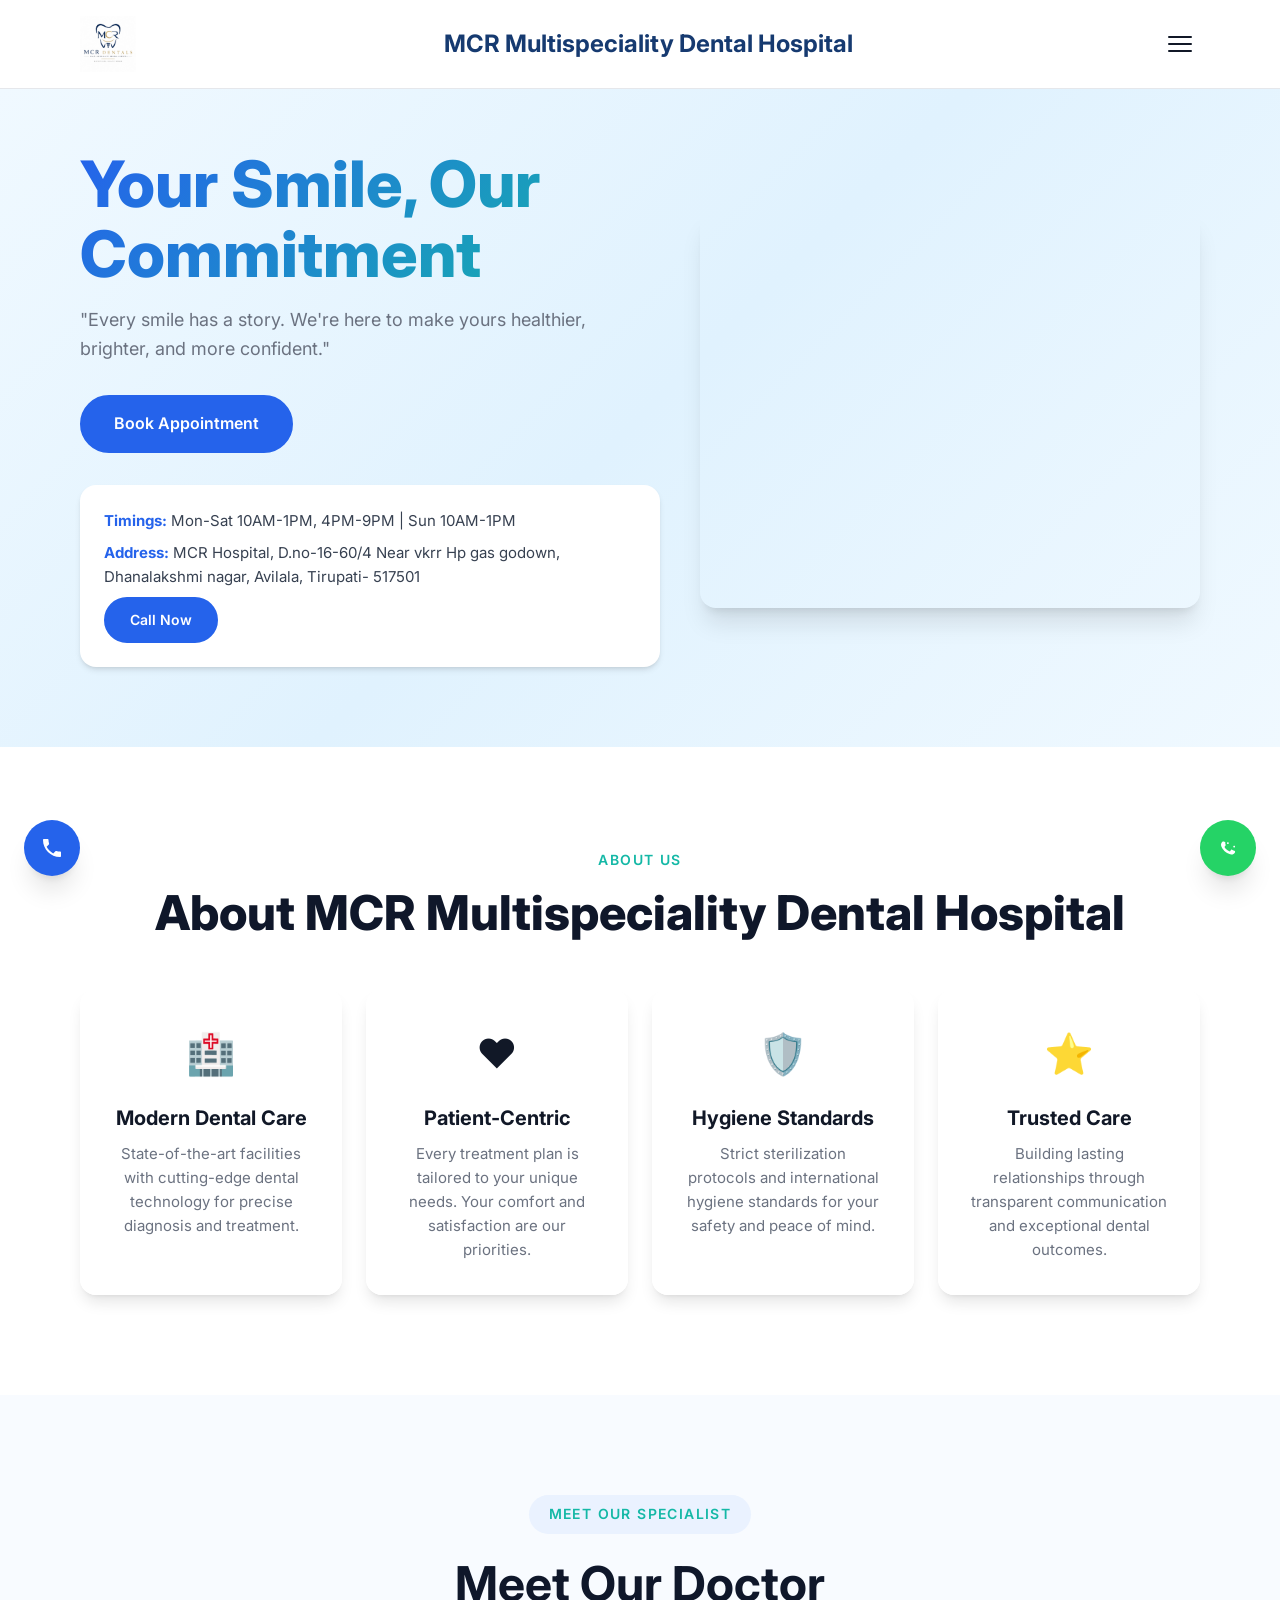
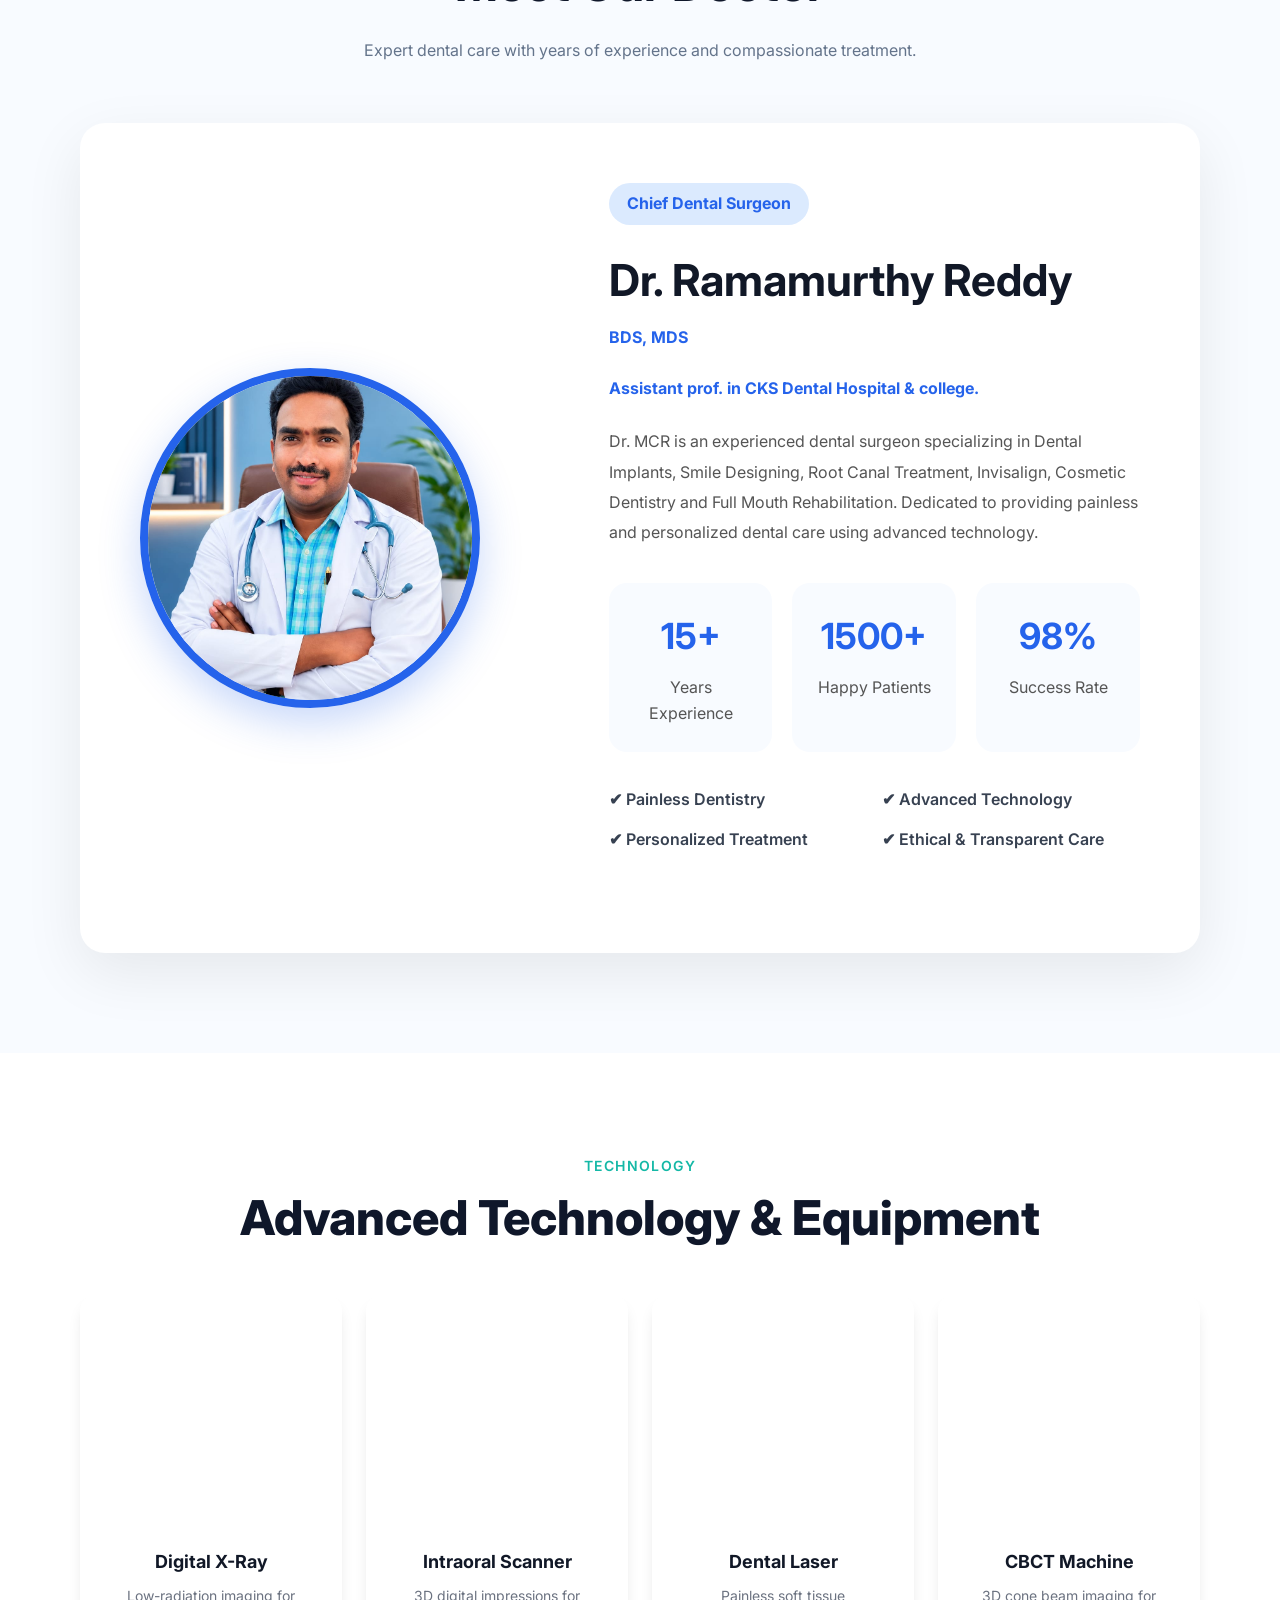
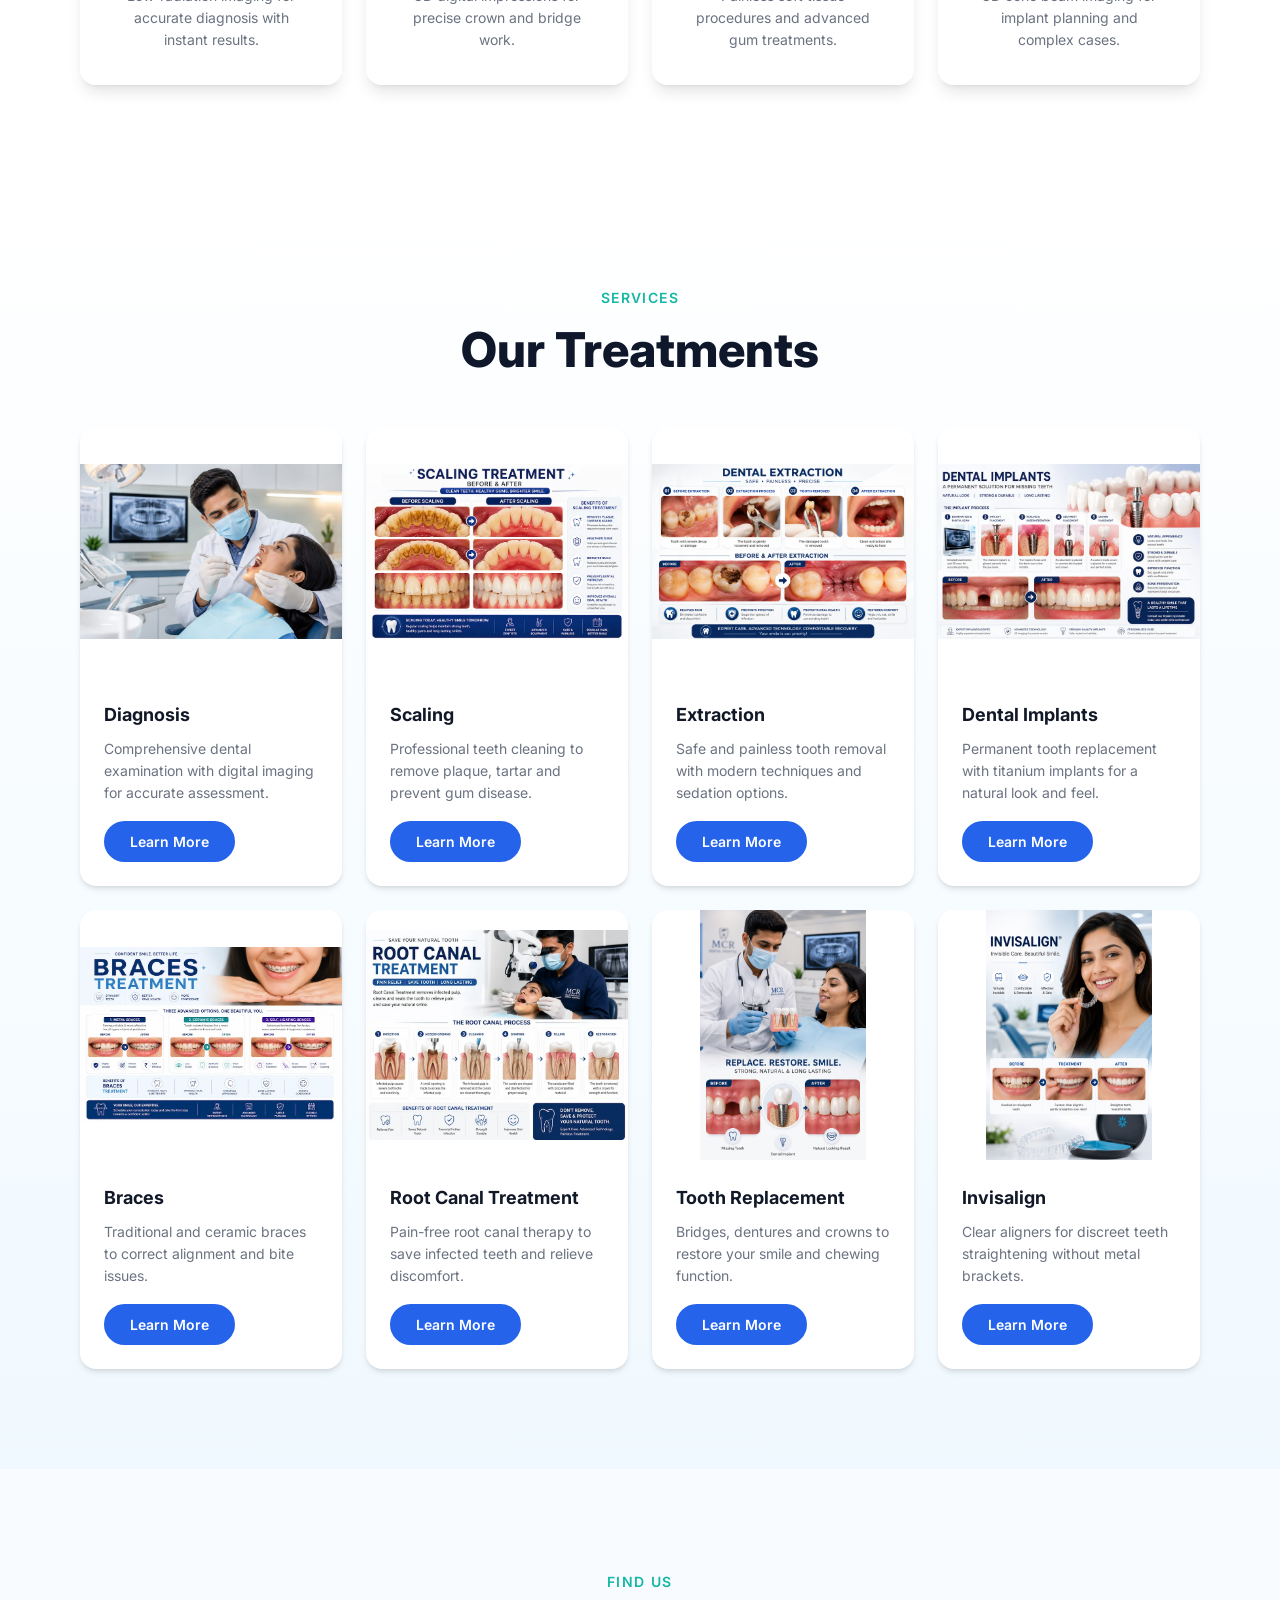
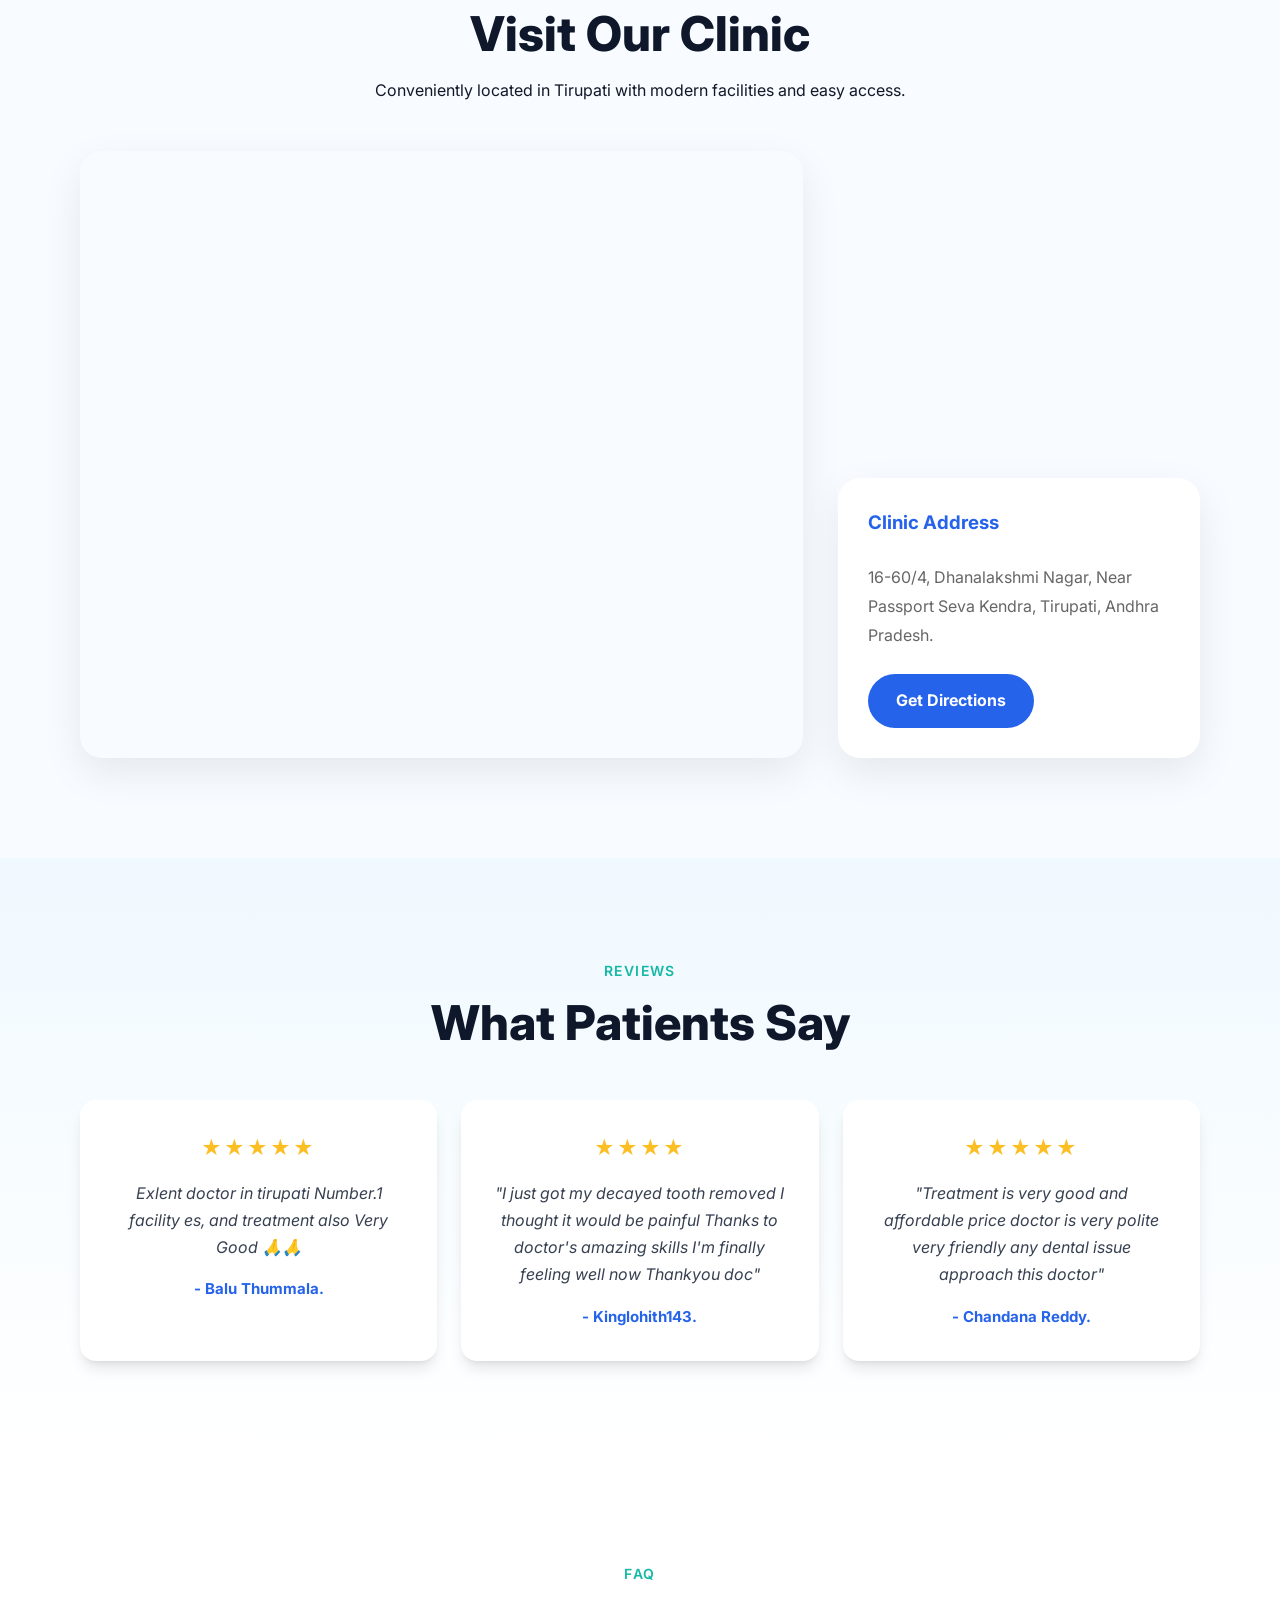
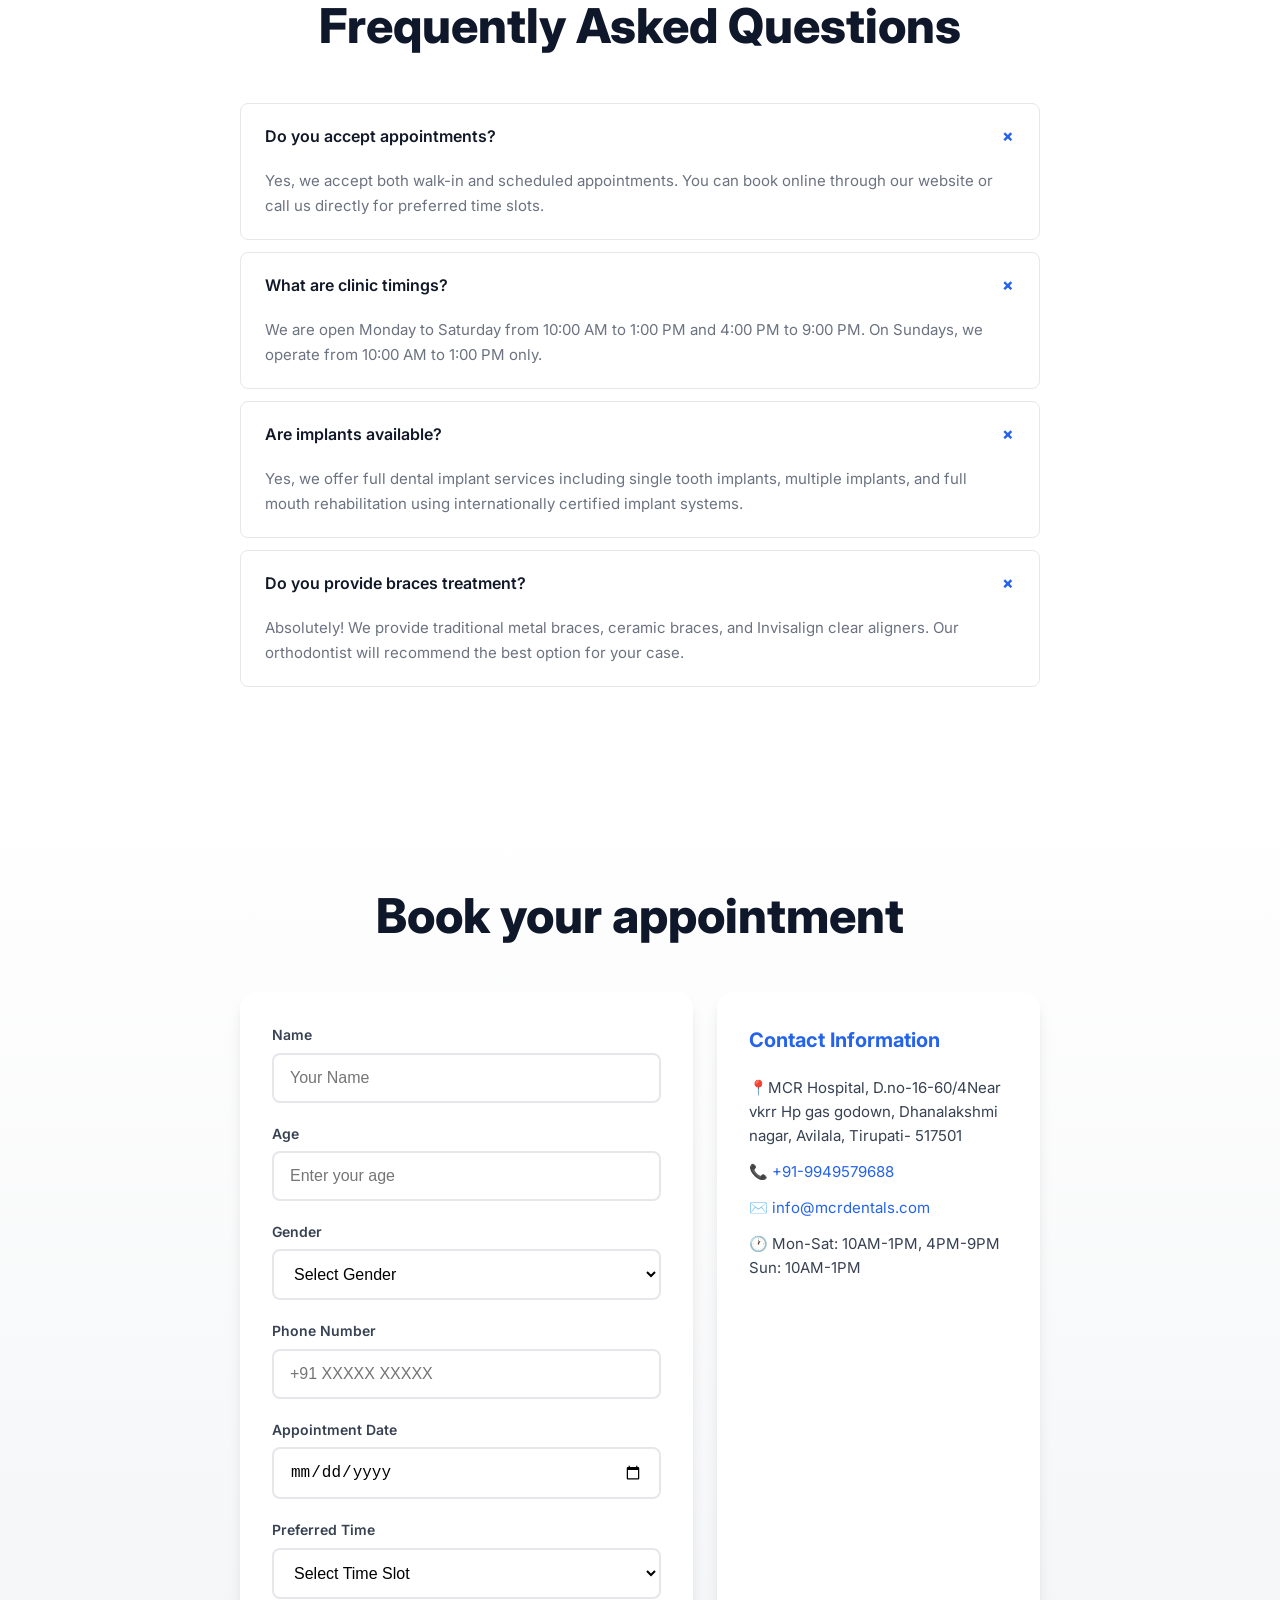
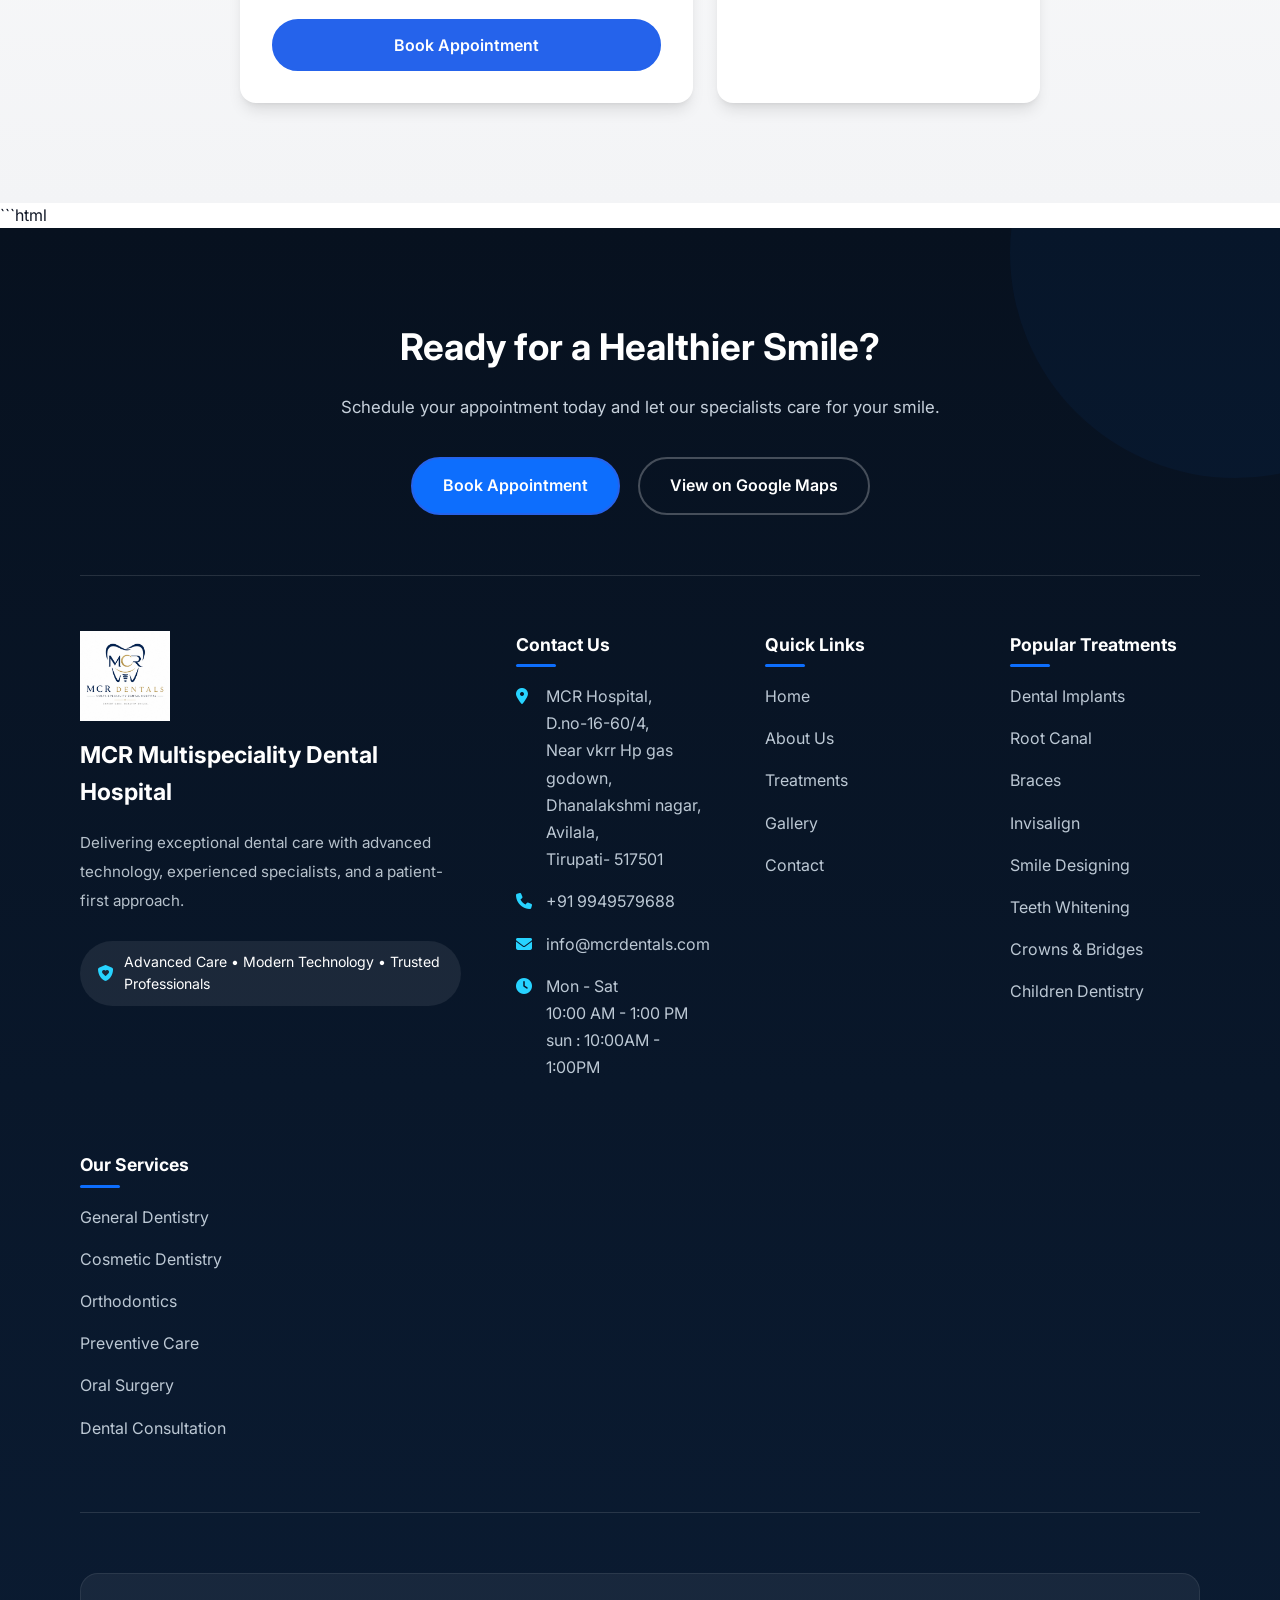
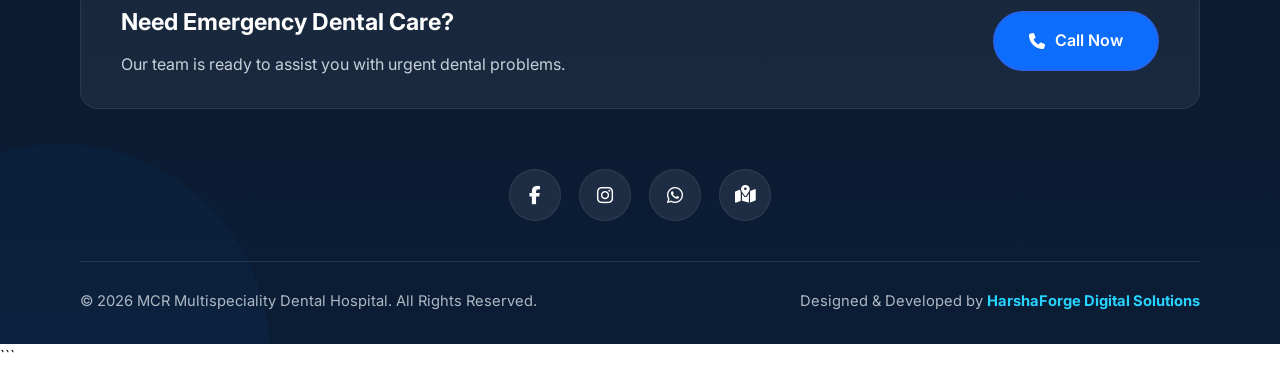
==== commit 340f8b12: "Update index.html" ====
--- a/index.html
+++ b/index.html
@@ -94,7 +94,7 @@
     <!-- SPLASH SCREEN -->
     <div id="splash-screen" class="splash-screen">
         <div class="splash-content">
-            <img src="MCRlogo - Copy.jpeg" alt="MCR Dentals Logo" class="splash-logo">
+            <img src="FinalLogo.jpeg" alt="MCR Dentals Logo" class="splash-logo">
         </div>
     </div>
 
@@ -318,9 +318,9 @@
                     <div class="treat-body">
                         <h3>Scaling</h3>
                         <p>Professional teeth cleaning to remove plaque, tartar and prevent gum disease.</p>
-                        <button
-    class="btn btn-small btn-primary treat-btn"
-    data-treatment="Scaling">
+                       <button
+    class="btn btn-small btn-primary btn-page"
+    data-page="scaling">
     Learn More
 </button>
                     </div>
@@ -330,9 +330,9 @@
                     <div class="treat-body">
                         <h3>Extraction</h3>
                         <p>Safe and painless tooth removal with modern techniques and sedation options.</p>
-                       <button
-    class="btn btn-small btn-primary treat-btn"
-    data-treatment="Extraction">
+                      <button
+    class="btn btn-small btn-primary btn-page"
+    data-page="extraction">
     Learn More
 </button>
                     </div>
@@ -342,9 +342,9 @@
                     <div class="treat-body">
                         <h3>Dental Implants</h3>
                         <p>Permanent tooth replacement with titanium implants for a natural look and feel.</p>
-                       <button
-    class="btn btn-small btn-primary treat-btn"
-    data-treatment="Dental Implants">
+                      <button
+    class="btn btn-small btn-primary btn-page"
+    data-page="dental-implants">
     Learn More
 </button>
                     </div>
@@ -354,11 +354,12 @@
                     <div class="treat-body">
                         <h3>Braces</h3>
                         <p>Traditional and ceramic braces to correct alignment and bite issues.</p>
-                        <button
-    class="btn btn-small btn-primary treat-btn"
-    data-treatment="Braces">
+                       <button
+    class="btn btn-small btn-primary btn-page"
+    data-page="braces">
     Learn More
 </button>
+
                     </div>
                 </div>
                 <div class="treat-card">
@@ -366,9 +367,9 @@
                     <div class="treat-body">
                         <h3>Root Canal Treatment</h3>
                         <p>Pain-free root canal therapy to save infected teeth and relieve discomfort.</p>
-                        <button
-    class="btn btn-small btn-primary treat-btn"
-    data-treatment="Root canal">
+                       <button
+    class="btn btn-small btn-primary btn-page"
+    data-page="root-canal (4)">
     Learn More
 </button>
                     </div>
@@ -379,8 +380,8 @@
                         <h3>Tooth Replacement</h3>
                         <p>Bridges, dentures and crowns to restore your smile and chewing function.</p>
                        <button
-    class="btn btn-small btn-primary treat-btn"
-    data-treatment="Tooth replacement">
+    class="btn btn-small btn-primary btn-page"
+    data-page="tooth-replacement">
     Learn More
 </button>
                     </div>
@@ -391,8 +392,8 @@
                         <h3>Invisalign</h3>
                         <p>Clear aligners for discreet teeth straightening without metal brackets.</p>
                        <button
-    class="btn btn-small btn-primary treat-btn"
-    data-treatment="Invisalign">
+    class="btn btn-small btn-primary btn-page"
+    data-page="invisalign">
     Learn More
 </button>
                     </div>
